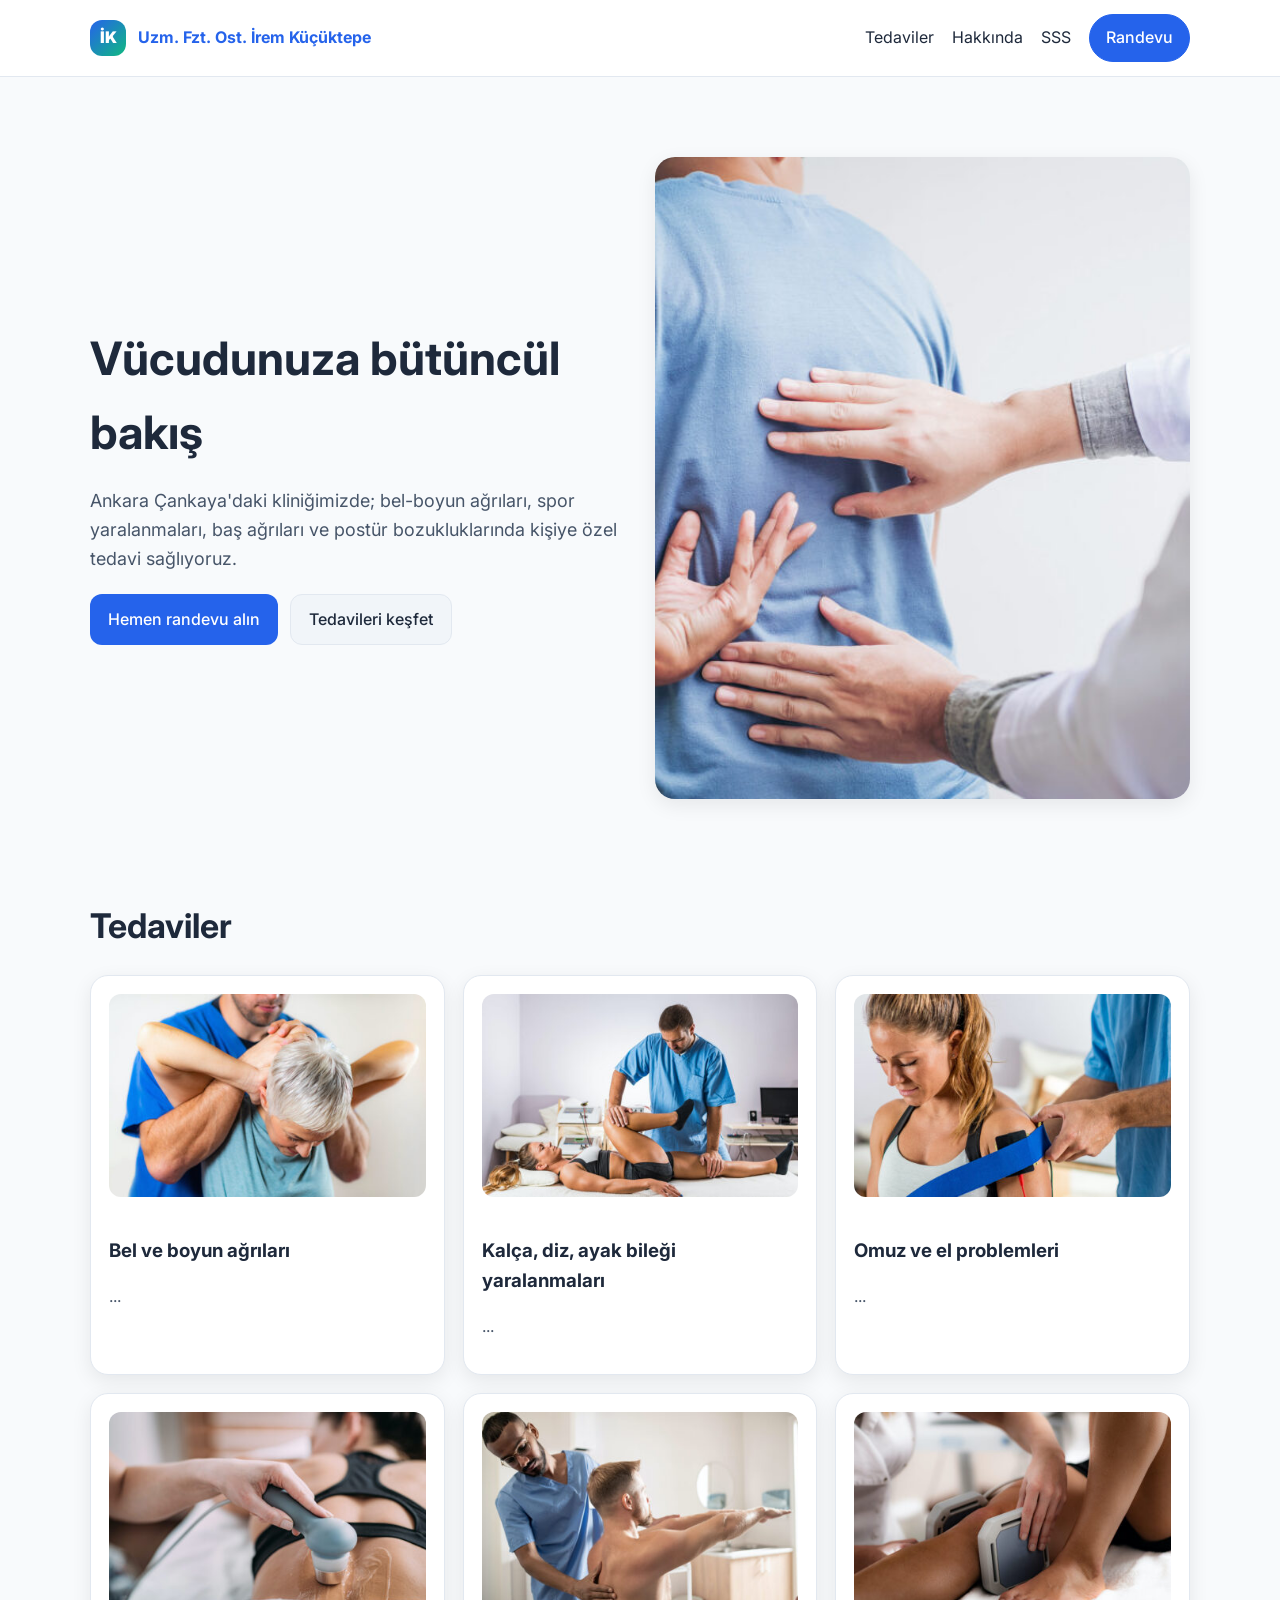
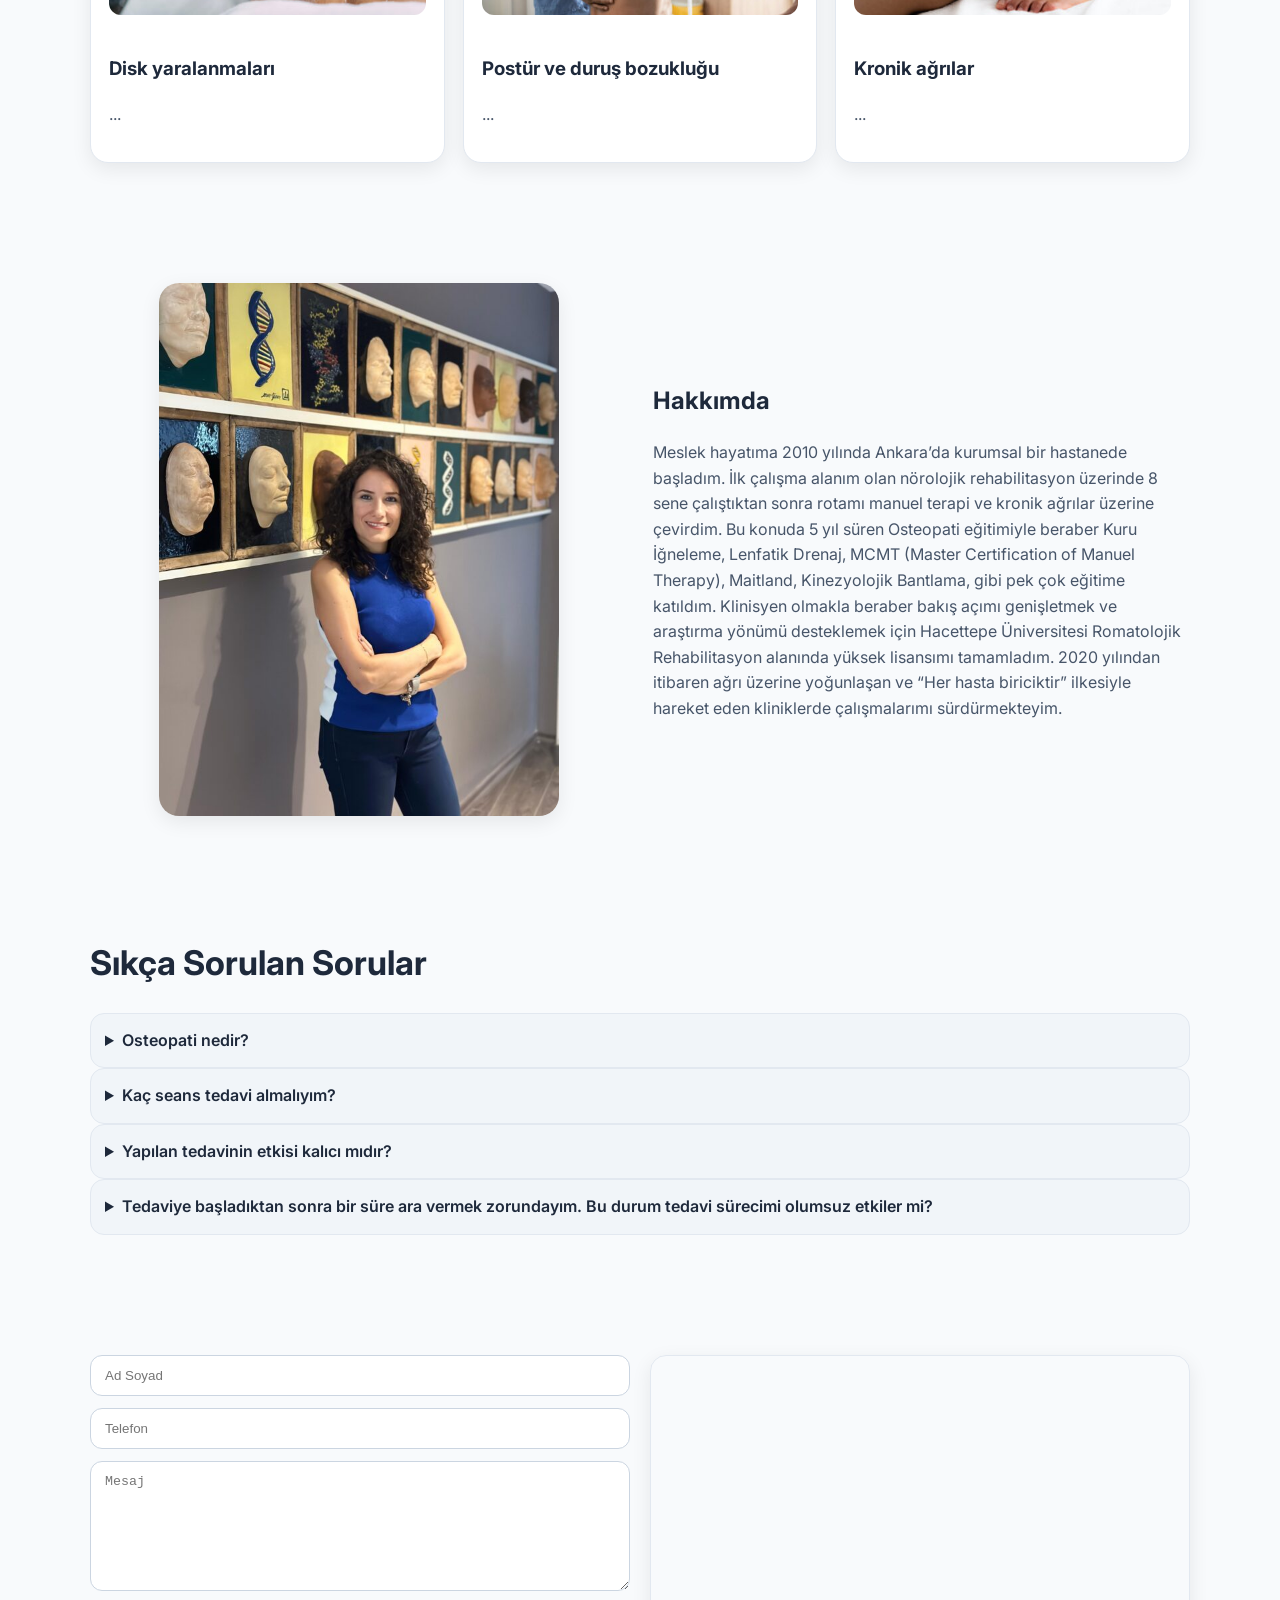
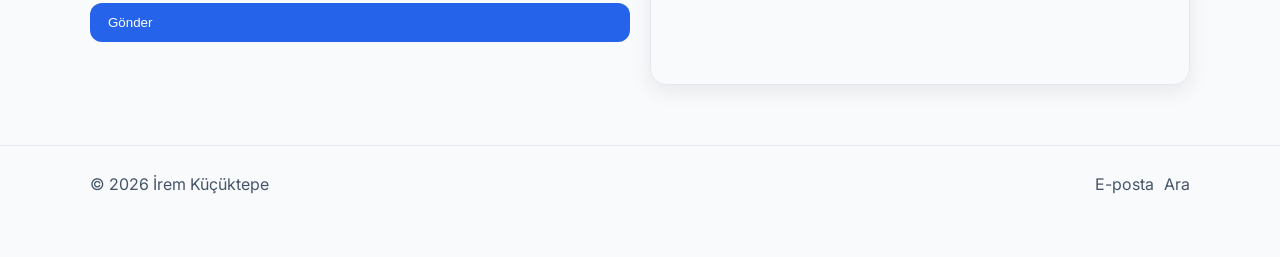
==== index.html @ ff7282dc "Add canonical link" ====
<!doctype html>
<html lang="tr">
<head>
  <meta charset="utf-8" />
  <meta name="viewport" content="width=device-width, initial-scale=1" />
  <title>Uzm. Fzt. Ost. İrem Küçüktepe — Osteopati & Fizyoterapi, Ankara</title>
  <meta name="description" content="Osteopati, manuel terapi ve fizyoterapi hizmetleri. Ankara, Çankaya. Randevu ve iletişim için formu doldurun veya WhatsApp'tan yazın." />
  <link rel="canonical" href="https://iremkucuktepe.com/" />
  <link rel="preconnect" href="https://fonts.googleapis.com">
  <link rel="preconnect" href="https://fonts.gstatic.com" crossorigin>
  <link href="https://fonts.googleapis.com/css2?family=Inter:wght@300;400;500;600;700;800&display=swap" rel="stylesheet">
  <link rel="stylesheet" href="style.css">
</head>
<body>
  <header>
    <div class="container nav">
      <a class="logo" href="#"><span class="mark">İK</span><span>Uzm. Fzt. Ost. İrem Küçüktepe</span></a>
      <nav class="links">
        <a href="#tedaviler">Tedaviler</a>
        <a href="#hakkinda">Hakkında</a>
        <a href="#sss">SSS</a>
        <a href="#iletisim" class="btn">Randevu</a>
      </nav>
    </div>
  </header>

  <main>
    <!-- HERO -->
    <section class="hero container">
      <div>
        <h1>Vücudunuza bütüncül bakış</h1>
        <p class="lead">Ankara Çankaya'daki kliniğimizde; bel-boyun ağrıları, spor yaralanmaları, baş ağrıları ve postür bozukluklarında kişiye özel tedavi sağlıyoruz.</p>
        <div class="cta">
          <a class="btn primary" href="#iletisim">Hemen randevu alın</a>
          <a class="btn" href="#tedaviler">Tedavileri keşfet</a>
        </div>
      </div>
      <img src="images/emre.jpg" alt="Klinik ortamı">
    </section>

    <!-- HİZMETLER -->
    <section id="tedaviler">
      <div class="container">
        <div class="section-title">
          <h2>Tedaviler</h2>
        </div>
        <div class="grid cols-3">
          <article class="card">
            <img src="images/bel-boyun.jpg" alt="Bel ve boyun ağrıları">
            <h3>Bel ve boyun ağrıları</h3>
            <p class="muted">...</p>
          </article>
          <article class="card">
            <img src="images/kalca-diz.jpg" alt="Kalça, diz, ayak bileği yaralanmaları">
            <h3>Kalça, diz, ayak bileği yaralanmaları</h3>
            <p class="muted">...</p>
          </article>
          <article class="card">
            <img src="images/omuz-el.jpg" alt="Omuz ve el problemleri">
            <h3>Omuz ve el problemleri</h3>
            <p class="muted">...</p>
          </article>
          <article class="card">
            <img src="images/disk.jpg" alt="Disk yaralanmaları">
            <h3>Disk yaralanmaları</h3>
            <p class="muted">...</p>
          </article>
          <article class="card">
            <img src="images/postur.jpg" alt="Postür ve duruş bozukluğu">
            <h3>Postür ve duruş bozukluğu</h3>
            <p class="muted">...</p>
          </article>
          <article class="card">
            <img src="images/kronik.jpg" alt="Kronik ağrılar">
            <h3>Kronik ağrılar</h3>
            <p class="muted">...</p>
          </article>
        </div>
      </div>
    </section>

    <!-- HAKKINDA -->
    <section id="hakkinda">
      <div class="container about">
        <img src="images/irem.jpeg" alt="İrem Küçüktepe" class="about-img">
        <div>
          <h2>Hakkımda</h2>
          <p class="muted">Meslek hayatıma 2010 yılında Ankara’da kurumsal bir hastanede başladım. İlk çalışma alanım olan nörolojik rehabilitasyon üzerinde 8 sene çalıştıktan sonra rotamı manuel terapi ve kronik ağrılar üzerine çevirdim. Bu konuda 5 yıl süren Osteopati eğitimiyle beraber Kuru İğneleme, Lenfatik Drenaj, MCMT (Master Certification of Manuel Therapy), Maitland, Kinezyolojik Bantlama, gibi pek çok eğitime katıldım. Klinisyen olmakla beraber bakış açımı genişletmek ve araştırma yönümü desteklemek için Hacettepe Üniversitesi Romatolojik Rehabilitasyon alanında yüksek lisansımı tamamladım. 2020 yılından itibaren ağrı üzerine yoğunlaşan ve “Her hasta biriciktir” ilkesiyle hareket eden kliniklerde çalışmalarımı sürdürmekteyim.</p>
        </div>
      </div>
    </section>

    <!-- SSS -->
    <section id="sss">
      <div class="container">
        <div class="section-title"><h2>Sıkça Sorulan Sorular</h2></div>
        <details><summary>Osteopati nedir?</summary><p>Dünya’da 100 yılı aşkın süredir uygulanan osteopati, tamamen el ile uygulanan bir manuel terapi yöntemidir. Bütüncül bakış açısıyla vücudunuzu değerlendirip kas-iskelet sistemi, sinir sistemi, sindirim sistemi, dolaşım sistemi ve bunlar arasındaki bağlantıları görüp tüm bu sistemlere yönnelik tedavi planı çizen bilimsel bir tedavi yöntemidir. Dr. Andrew Taylor Still, 1892’de osteopatiyi kurarken “Nasıl sağlıklı yaşlanırım? Hasta olmamak için ne yapmalıyız?” sorularından yola çıkarak hastalık değil sağlık üzerine osteopati temellerini atmıştır. Yani hastalığı, hastalık oluşmadan önce müdahale etme, dokunun arterial, venöz, lenfatik, sinirsel beslenmesini arttırarak sağlıklı kalmasını hedef alır.</p></details>
        <details><summary>Kaç seans tedavi almalıyım?</summary><p>Bu sorunun net bir cevabı olmamakla birlikte kişinin yaşı, şikayetlerinin şiddeti ve süresi, tedavi sorumluluğunu taşıyabilecek istekte olması tedavi süresini etkilemektedir. Genellikle ortalama ilk 4-5 seansta şikayetler %50-60 oranında azalmaktadır.</p></details>
        <details><summary>Yapılan tedavinin etkisi kalıcı mıdır?</summary><p>Evet, osteopatik tedavilerde osteopat adeta bir dedektif gibi problemin kaynağını arar ve asıl sebebi ortadan kaldırır. Semptomatik tedaviler gibi etkisi kısa süreli değildir.</p></details>
        <details><summary>Tedaviye başladıktan sonra bir süre ara vermek zorundayım. Bu durum tedavi sürecimi olumsuz etkiler mi?</summary><p>Elbette tedavi sürecinize aksatmadan devam etmenizi tercih ederiz. Ancak yapılan tedaviler vücutta kayıtlı kalıyor, kaldığımız yerden devam edebiliriz. Şikayetlerinizde geri dönüş olmayacaktır.</p></details>
      </div>
    </section>

    <!-- İLETİŞİM -->
    <section id="iletisim">
      <div class="container contact">
        <form onsubmit="event.preventDefault(); alert('Teşekkürler!'); this.reset();">
          <input required name="ad" placeholder="Ad Soyad" />
          <input required name="tel" placeholder="Telefon" />
          <textarea required name="mesaj" placeholder="Mesaj"></textarea>
          <button class="btn primary" type="submit">Gönder</button>
        </form>
        <div class="map">
          <iframe src="https://www.google.com/maps/embed?pb=!1m18!1m12!1m3!1d3060.5492570711185!2d32.809211677379494!3d39.906722971526264!2m3!1f0!2f0!3f0!3m2!1i1024!2i768!4f13.1!3m3!1m2!1s0x14d33fb5be28f5bb%3A0xe59814dd663e2738!2zVXptLiBGenQuIE9zdC4gxLByZW0gS8O8w6fDvGt0ZXBl!5e0!3m2!1sen!2sde!4v1758063036106!5m2!1sen!2sde" width="100%" height="320" style="border:0" loading="lazy"></iframe>
        </div>
      </div>
    </section>
  </main>

  <footer>
    <div class="container footer-grid">
      <div>© <span id="y"></span> İrem Küçüktepe</div>
      <div class="social">
        <a href="mailto:iremkucuktepe@gmail.com">E-posta</a>
        <a href="tel:+905332129350">Ara</a>
      </div>
    </div>
  </footer>

  <script>
    document.getElementById('y').textContent = new Date().getFullYear();
  </script>
</body>
</html>
---- style.css ----
:root{
  --bg:#f8fafc;
  --panel:#ffffff;
  --text:#1e293b;
  --muted:#475569;
  --brand:#2563eb;
  --brand-2:#10b981;
  --accent:#7c3aed;
  --card:#ffffff;
  --ring:#2563eb33;
  --shadow: 0 6px 20px rgb(0 0 0 / 0.08);
  --radius: 18px;
}

*{box-sizing:border-box}
html,body{height:100%}
body{
  margin:0;
  font:16px/1.6 Inter, system-ui, sans-serif;
  color:var(--text);
  background:var(--bg);
}
a{color:inherit; text-decoration:none}

/* Container */
.container{
  width:min(1100px,92vw);
  margin-inline:auto;
}

/* Header */
header{
  position:sticky;
  top:0;
  z-index:50;
  backdrop-filter:saturate(140%) blur(8px);
  background:#ffffffee;
  border-bottom:1px solid #e2e8f0;
}
.nav{
  display:flex;
  align-items:center;
  justify-content:space-between;
  gap:16px;
  padding:14px 0;
}
.logo{
  display:flex;
  align-items:center;
  gap:12px;
  font-weight:700;
  color:var(--brand);
}
.logo .mark{
  width:36px;
  height:36px;
  border-radius:12px;
  background:linear-gradient(135deg, var(--brand), var(--brand-2));
  display:grid;
  place-items:center;
  color:#fff;
  font-weight:900;
}
.nav .links{
  display:flex;
  gap:18px;
  align-items:center;
}
.nav a.btn{
  padding:10px 16px;
  border-radius:999px;
  border:1px solid var(--brand);
  color:#fff;
  background:var(--brand);
}

/* Hero Section */
.hero{
  padding:80px 0 40px;
  display:grid;
  gap:30px;
  grid-template-columns:1fr 1fr;
  align-items:center;
}
.hero img{
  width:100%;
  height:auto;
  border-radius:20px;
  box-shadow:var(--shadow);
  max-width:600px;
  justify-self:center;
}
h1{
  font-size:clamp(28px,4.2vw,46px);
  margin:12px 0 14px;
}
.lead{
  color:var(--muted);
  font-size:clamp(15px,1.6vw,18px);
}
.cta{
  display:flex;
  gap:12px;
  margin-top:20px;
  flex-wrap:wrap;
}

/* Buttons */
.btn{
  display:inline-flex;
  align-items:center;
  gap:10px;
  padding:12px 18px;
  border-radius:12px;
  border:1px solid #e2e8f0;
  background:#f1f5f9;
  color:var(--text);
  font-weight:500;
}
.btn.primary{
  background:var(--brand);
  color:#fff;
  border:none;
}

/* Sections */
section{
  padding:60px 0;
}
.section-title{
  margin-bottom:22px;
}
.section-title h2{
  margin:0;
  font-size:clamp(22px,3.2vw,34px);
}

/* Grids */
.grid{
  display:grid;
  gap:18px;
}
.grid.cols-3{
  grid-template-columns:repeat(3,1fr);
}

/* Cards */
.card{
  background:var(--card);
  border:1px solid #e2e8f0;
  border-radius:var(--radius);
  padding:18px;
  box-shadow:var(--shadow);
}
.card img{
  width:100%;
  height:auto;
  border-radius:12px;
  margin-bottom:12px;
  object-fit:cover;
}
.muted{color:var(--muted);}

/* About Section */
.about{
  display:grid;
  grid-template-columns:1fr 1fr;
  gap:26px;
  align-items:center;
}
.about-img{
  width:100%;
  max-width:400px;
  height:auto;
  border-radius:20px;
  box-shadow:var(--shadow);
  justify-self:center;
}

/* Details/FAQ */
details{
  background:#f1f5f9;
  border:1px solid #e2e8f0;
  border-radius:14px;
  padding:14px;
}
summary{
  cursor:pointer;
  font-weight:600;
}

/* Contact */
.contact{
  display:grid;
  grid-template-columns:1fr 1fr;
  gap:20px;
  align-items:start;
}
form{
  display:grid;
  gap:12px;
}
input,textarea{
  width:100%;
  background:#fff;
  border:1px solid #cbd5e1;
  color:var(--text);
  padding:12px 14px;
  border-radius:12px;
}
textarea{
  min-height:130px;
  resize:vertical;
}
.map{
  overflow:hidden;
  border-radius:16px;
  border:1px solid #e2e8f0;
  box-shadow:var(--shadow);
}
.map iframe{
  width:100%;
  height:320px;
  border:0;
}

/* Footer */
footer{
  padding:26px 0 60px;
  color:var(--muted);
  border-top:1px solid #e2e8f0;
}
.footer-grid{
  display:grid;
  grid-template-columns:1fr auto;
  gap:18px;
  align-items:center;
}
.social{
  display:flex;
  gap:10px;
}

/* Smooth scrolling */
html {
  scroll-behavior: smooth;
}

/* Media Queries */
@media(max-width:960px){
  .hero, .about, .contact{
    grid-template-columns:1fr;
  }
  .grid.cols-3{
    grid-template-columns:repeat(2,1fr);
  }
  .about{
    grid-template-columns:1fr;
    gap:20px;
    text-align:center;
  }
  .about-img{
    max-width:100%;
  }
}

@media(max-width:640px){
  .grid.cols-3{
    grid-template-columns:1fr;
  }
  .hero img{
    max-width:100%;
  }
}
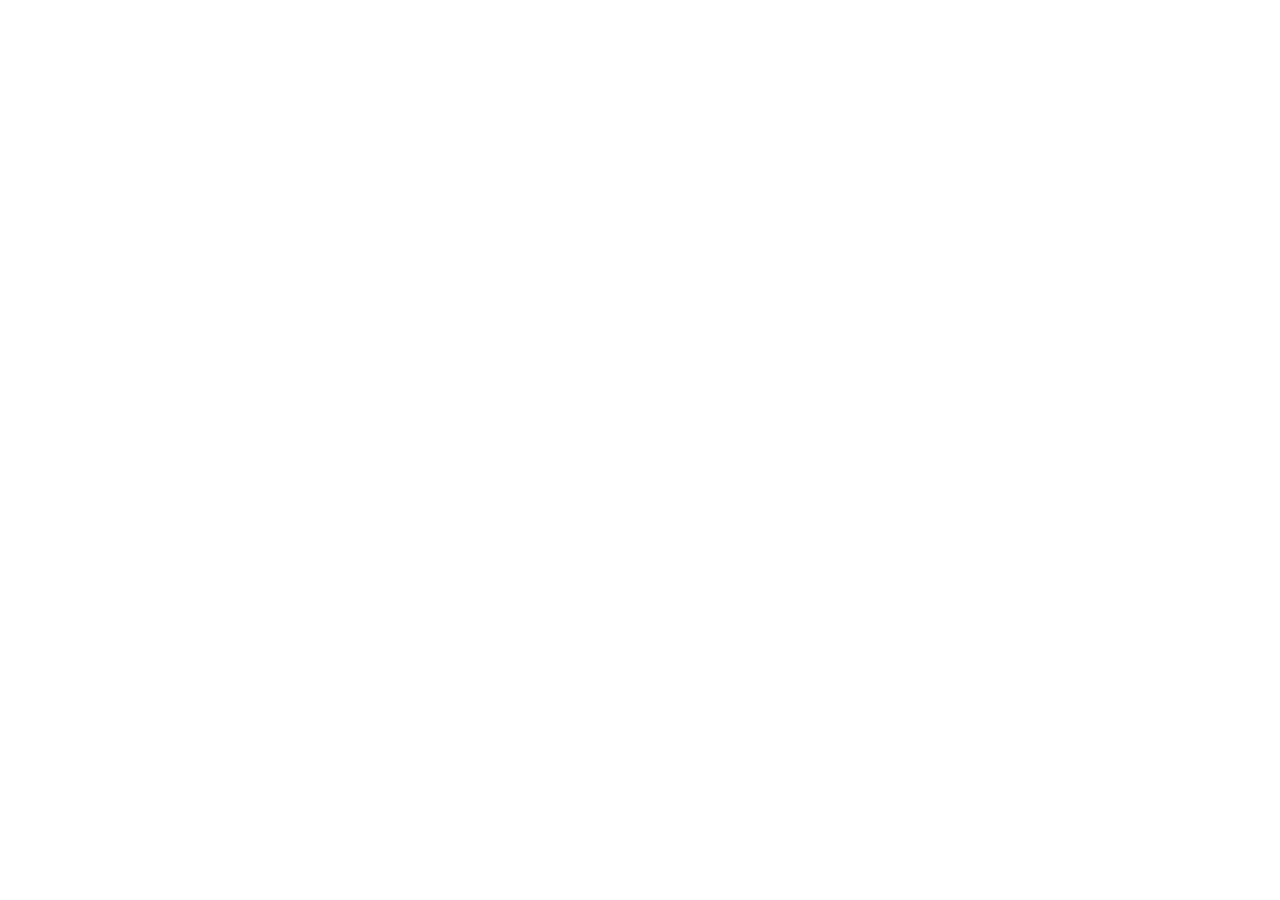
==== commit f269a040: "Update title" ====
--- a/index.html
+++ b/index.html
@@ -3,7 +3,7 @@
 <head>
   <meta charset="utf-8" />
   <meta name="viewport" content="width=device-width, initial-scale=1" />
-  <title>Uzm. Fzt. Ost. İrem Küçüktepe — Osteopati & Fizyoterapi, Ankara</title>
+  <title>Fizyoterapist | Osteopat | Manuel terapist/title>
   <meta name="description" content="Osteopati, manuel terapi ve fizyoterapi hizmetleri. Ankara, Çankaya. Randevu ve iletişim için formu doldurun veya WhatsApp'tan yazın." />
   <link rel="canonical" href="https://iremkucuktepe.com/" />
   <link rel="preconnect" href="https://fonts.googleapis.com">
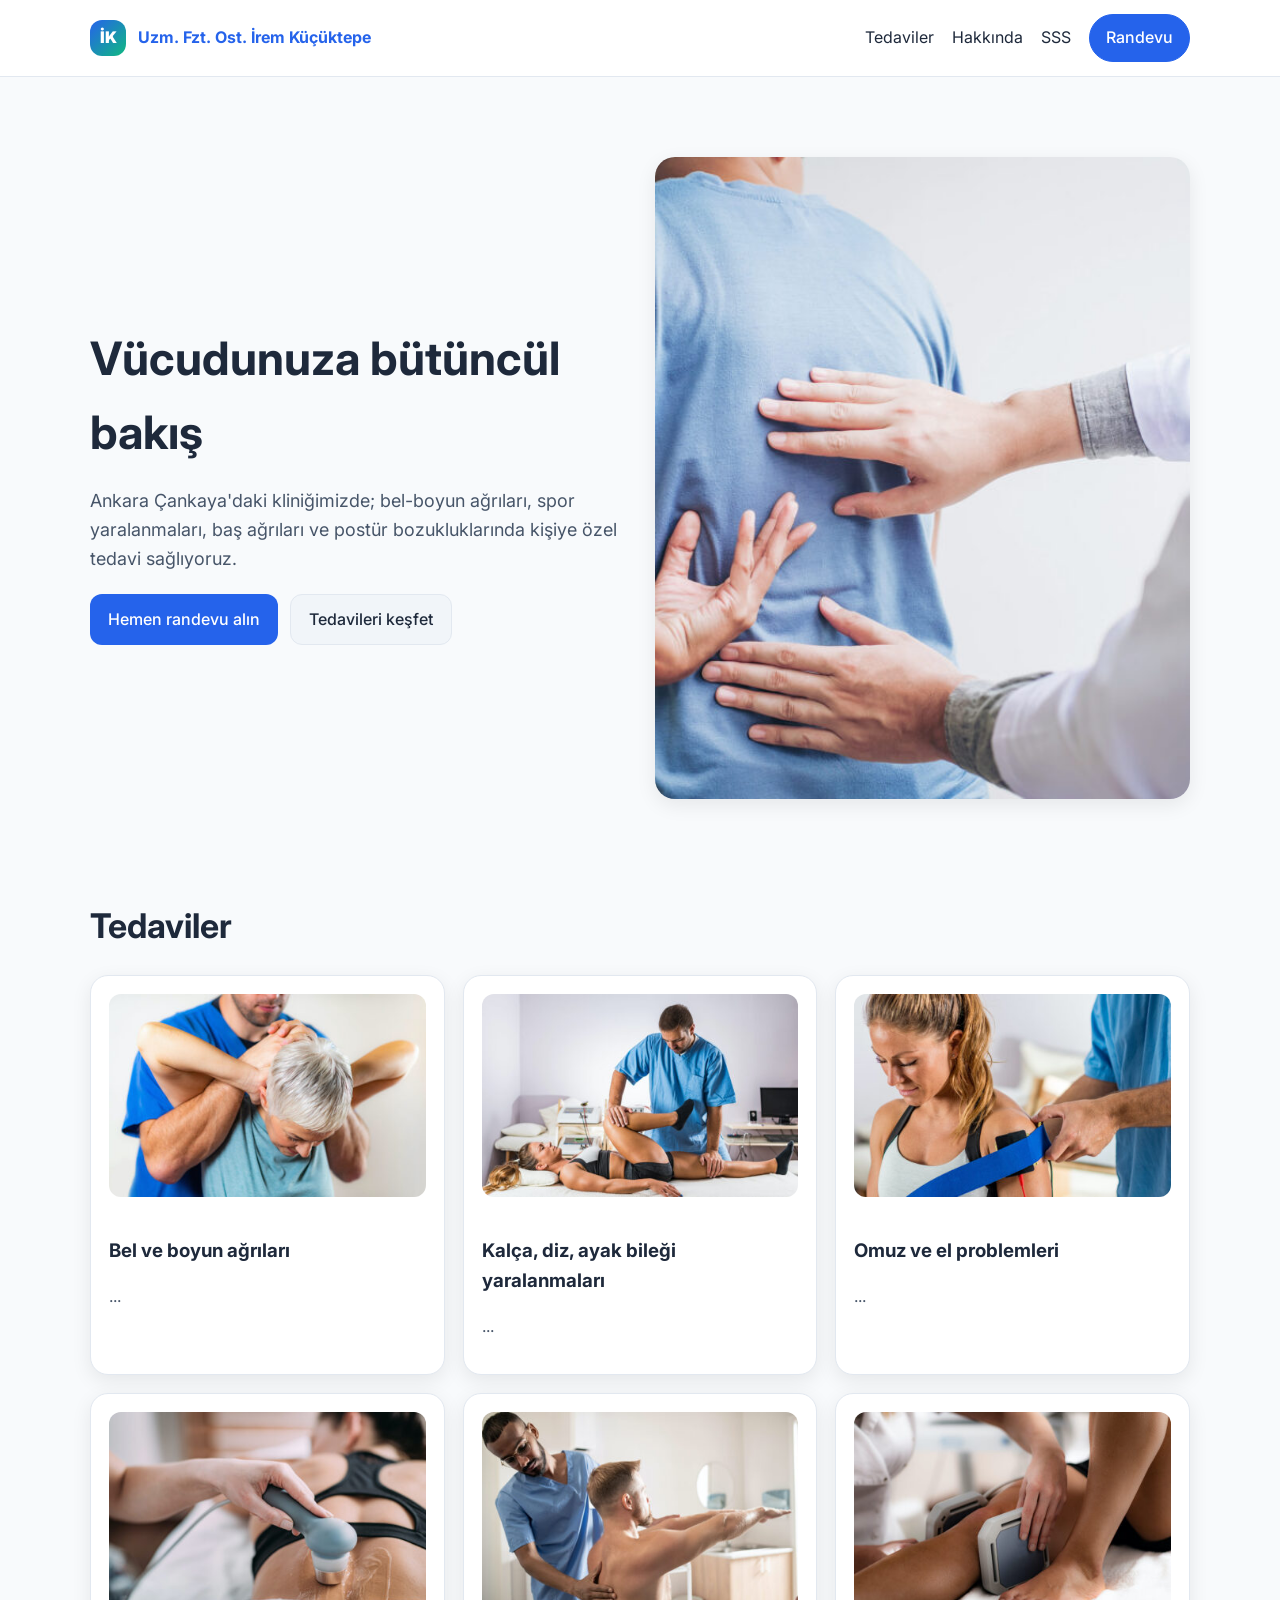
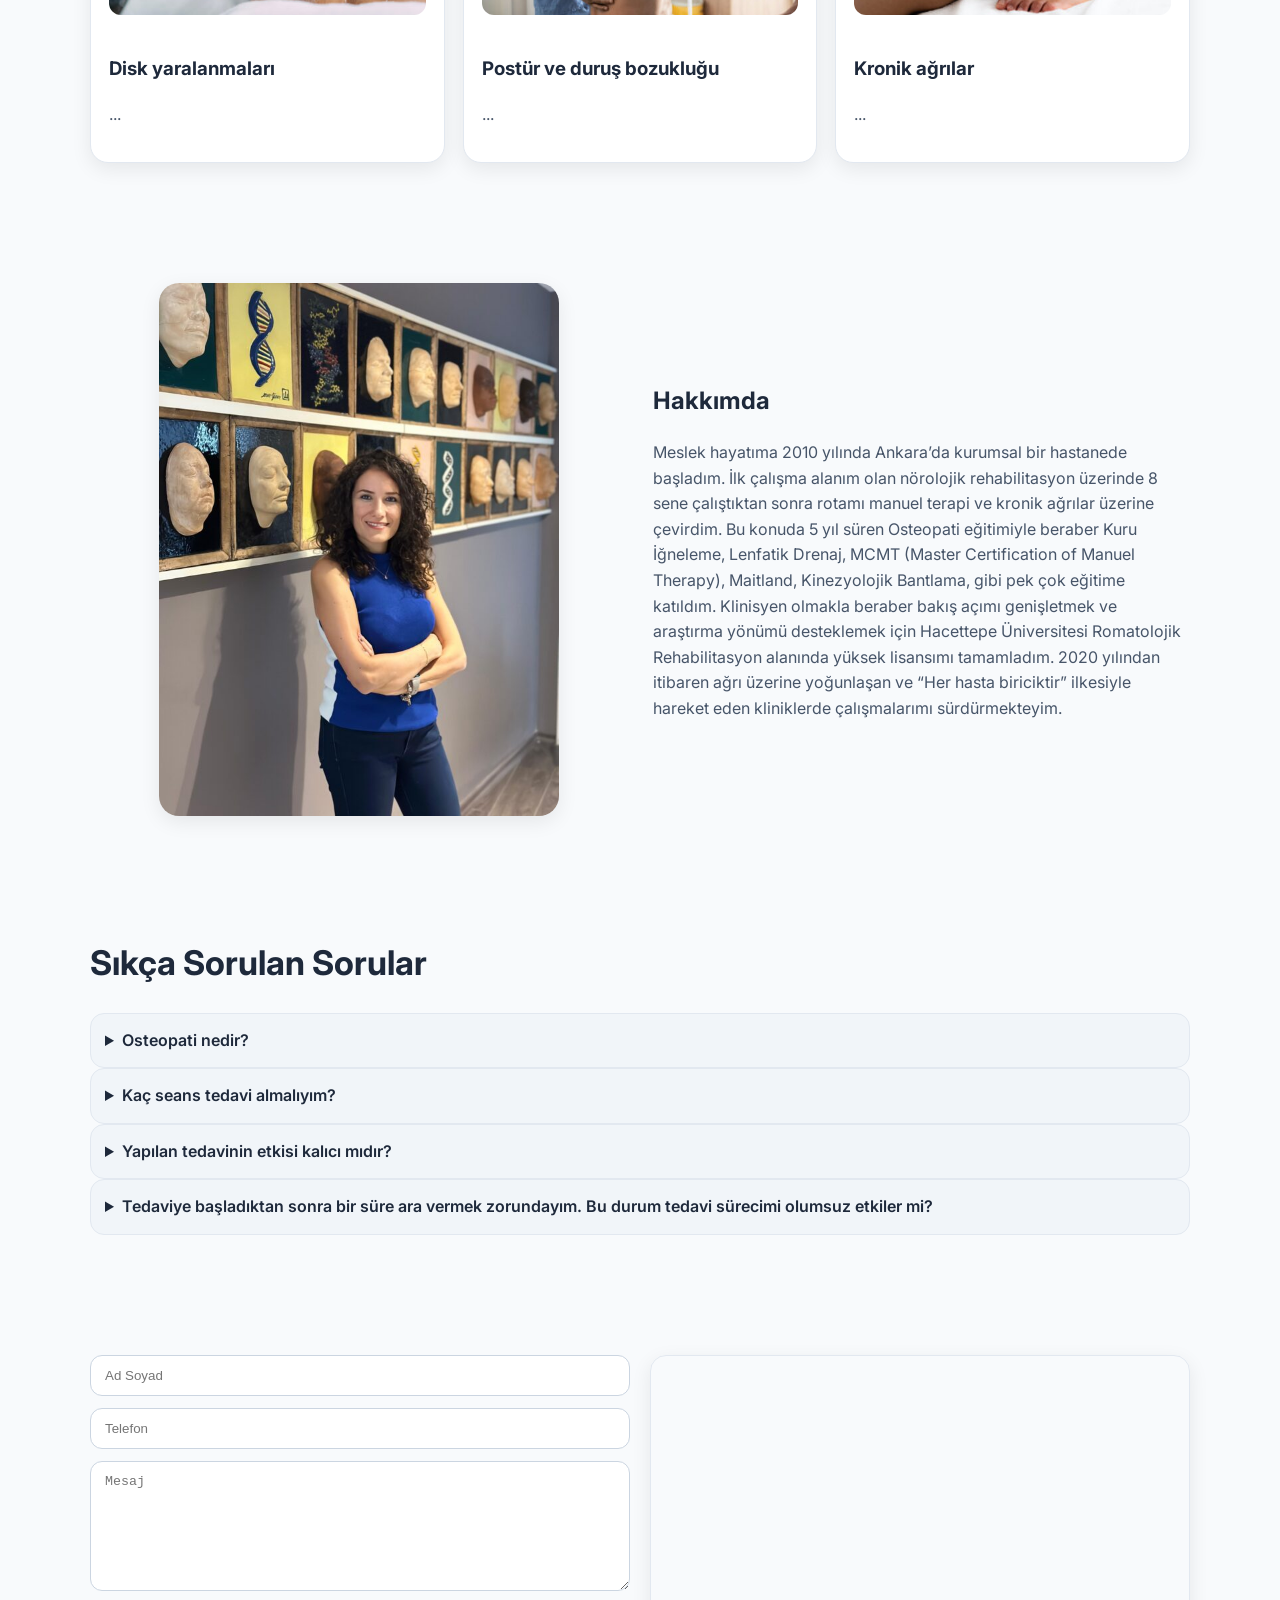
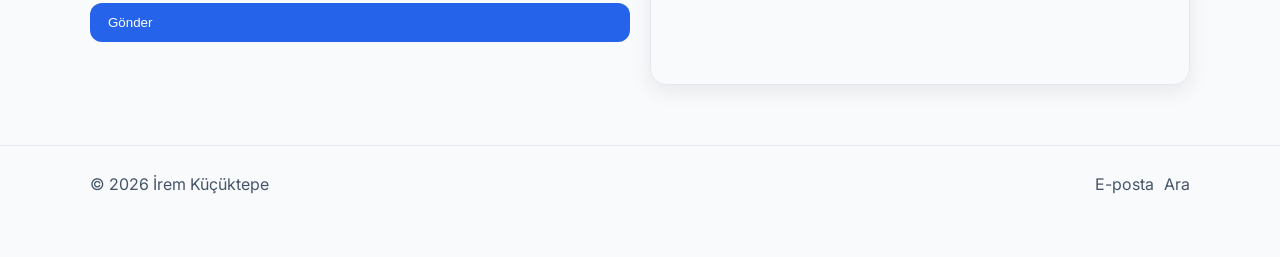
==== commit 2afb7e18: "Fix title" ====
--- a/index.html
+++ b/index.html
@@ -3,7 +3,7 @@
 <head>
   <meta charset="utf-8" />
   <meta name="viewport" content="width=device-width, initial-scale=1" />
-  <title>Fizyoterapist | Osteopat | Manuel terapist/title>
+  <title>Fizyoterapist | Osteopat | Manuel terapist</title>
   <meta name="description" content="Osteopati, manuel terapi ve fizyoterapi hizmetleri. Ankara, Çankaya. Randevu ve iletişim için formu doldurun veya WhatsApp'tan yazın." />
   <link rel="canonical" href="https://iremkucuktepe.com/" />
   <link rel="preconnect" href="https://fonts.googleapis.com">
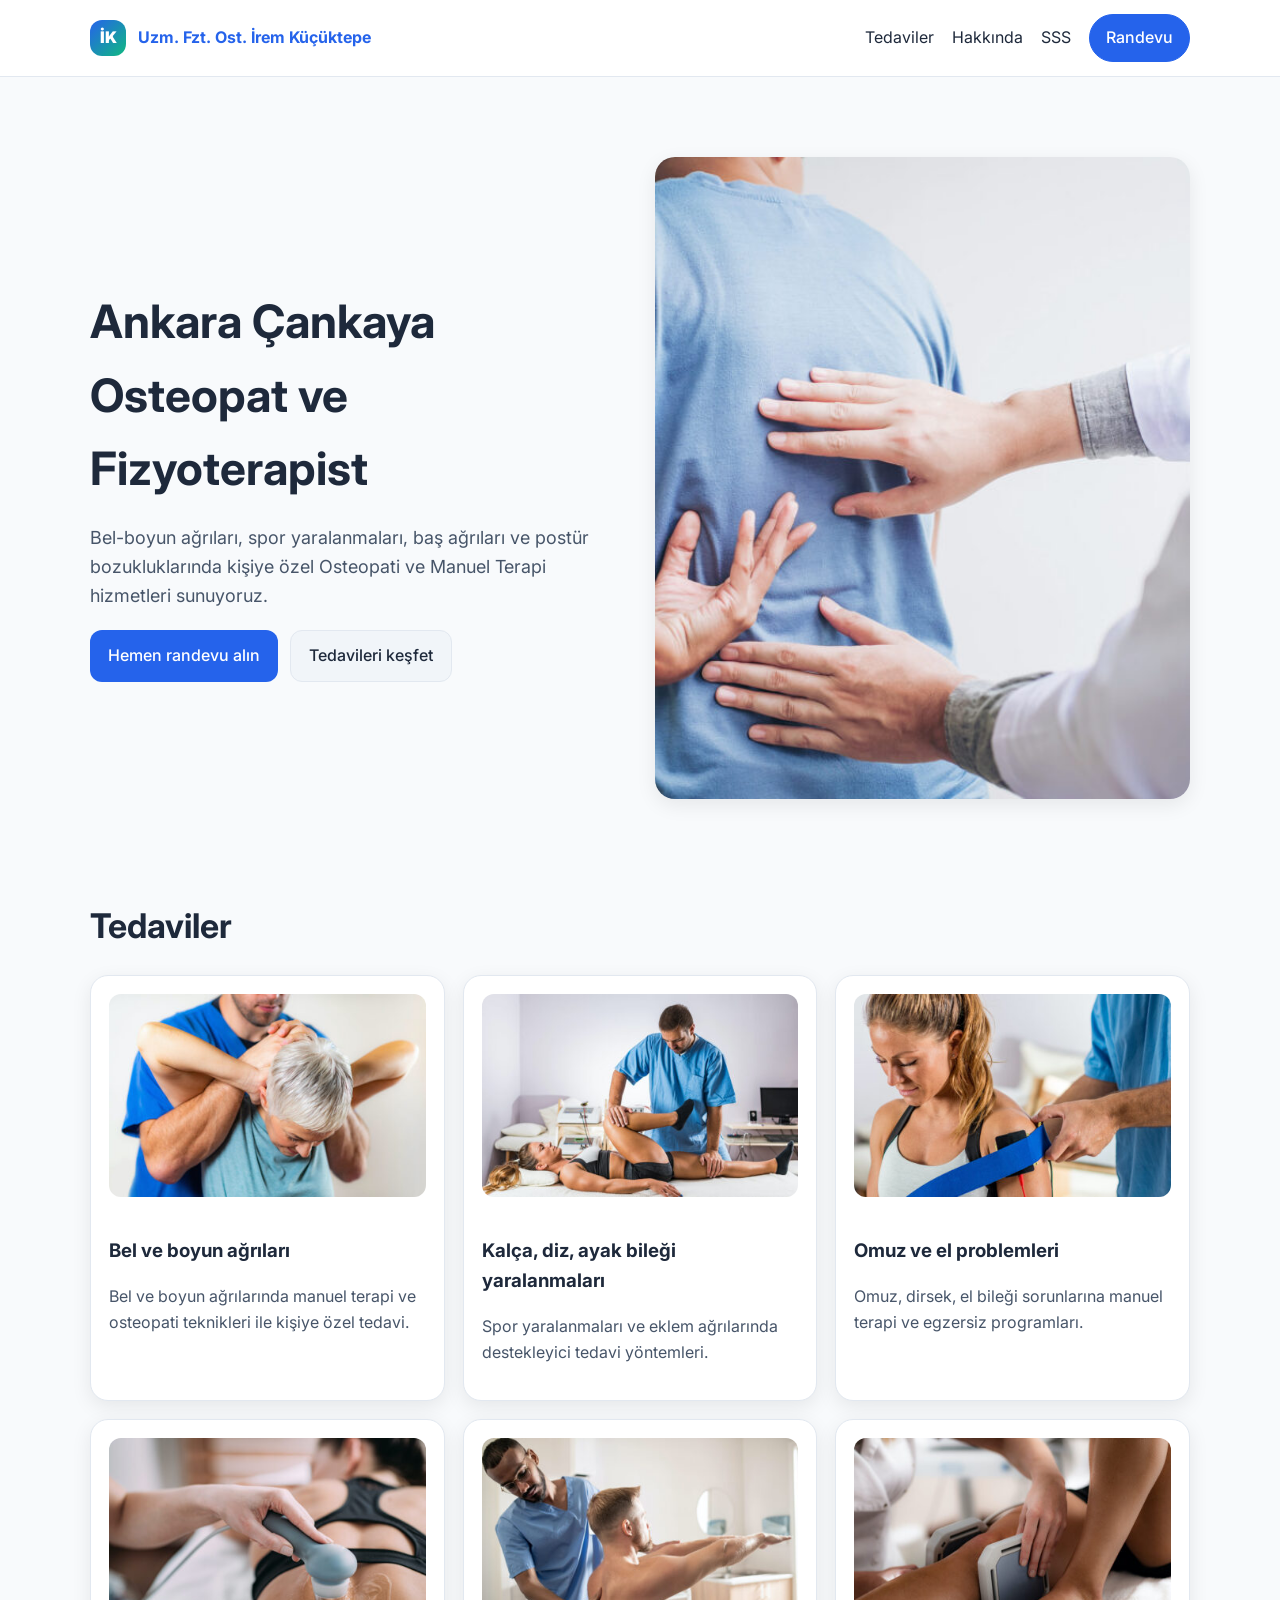
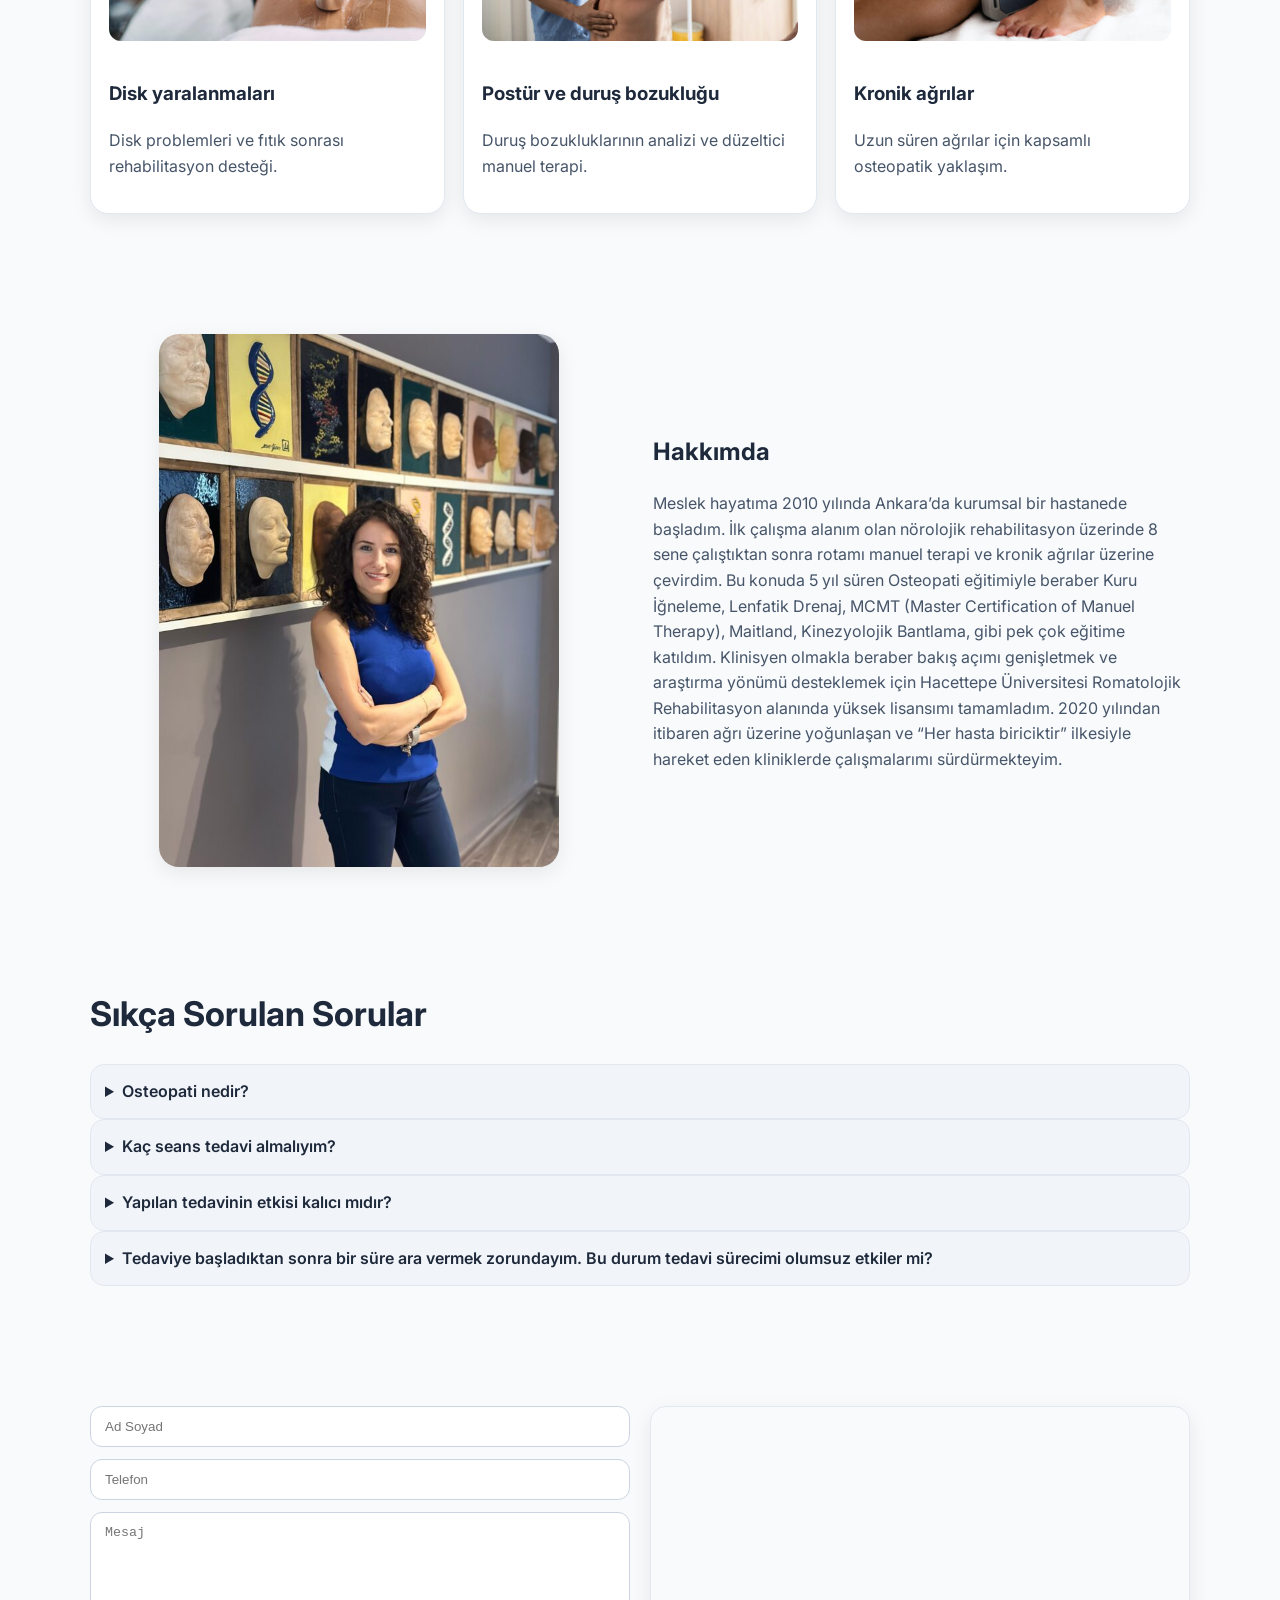
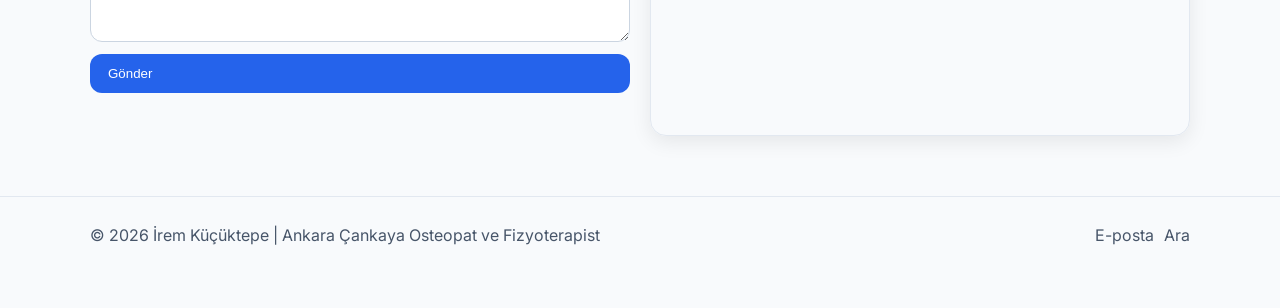
==== commit d71dcb7e: "SEO update" ====
--- a/index.html
+++ b/index.html
@@ -4,8 +4,30 @@
   <meta charset="utf-8" />
   <meta name="viewport" content="width=device-width, initial-scale=1" />
   <title>Fizyoterapist | Osteopat | Manuel terapist</title>
-  <meta name="description" content="Osteopati, manuel terapi ve fizyoterapi hizmetleri. Ankara, Çankaya. Randevu ve iletişim için formu doldurun veya WhatsApp'tan yazın." />
+  <title>Ankara Çankaya Osteopat ve Fizyoterapist | İrem Küçüktepe</title>
+  <meta name="description" content="Ankara Çankaya'da Osteopati, Manuel Terapi ve Fizyoterapi hizmetleri. Bel-boyun ağrısı, spor yaralanmaları, postür bozuklukları için İrem Küçüktepe kliniğinde randevu alın." />
   <link rel="canonical" href="https://iremkucuktepe.com/" />
+  <script type="application/ld+json">
+  {
+    "@context": "https://schema.org",
+    "@type": "LocalBusiness",
+    "name": "İrem Küçüktepe Osteopati & Fizyoterapi",
+    "image": "https://iremkucuktepe.com/images/irem.jpeg",
+    "@id": "",
+    "url": "https://iremkucuktepe.com/",
+    "telephone": "+905332129350",
+    "address": {
+      "@type": "PostalAddress",
+      "streetAddress": "Çankaya",
+      "addressLocality": "Ankara",
+      "addressCountry": "TR"
+    },
+    "priceRange": "",
+    "sameAs": [
+      "https://www.instagram.com/iremkucuktepe"
+    ]
+  }
+  </script>
   <link rel="preconnect" href="https://fonts.googleapis.com">
   <link rel="preconnect" href="https://fonts.gstatic.com" crossorigin>
   <link href="https://fonts.googleapis.com/css2?family=Inter:wght@300;400;500;600;700;800&display=swap" rel="stylesheet">
@@ -28,14 +50,14 @@
     <!-- HERO -->
     <section class="hero container">
       <div>
-        <h1>Vücudunuza bütüncül bakış</h1>
-        <p class="lead">Ankara Çankaya'daki kliniğimizde; bel-boyun ağrıları, spor yaralanmaları, baş ağrıları ve postür bozukluklarında kişiye özel tedavi sağlıyoruz.</p>
+        <h1>Ankara Çankaya Osteopat ve Fizyoterapist</h1>
+        <p class="lead">Bel-boyun ağrıları, spor yaralanmaları, baş ağrıları ve postür bozukluklarında kişiye özel Osteopati ve Manuel Terapi hizmetleri sunuyoruz.</p>
         <div class="cta">
           <a class="btn primary" href="#iletisim">Hemen randevu alın</a>
           <a class="btn" href="#tedaviler">Tedavileri keşfet</a>
         </div>
       </div>
-      <img src="images/emre.jpg" alt="Klinik ortamı">
+      <img src="images/emre.jpg" alt="Ankara Çankaya Osteopati ve Manuel Terapi Kliniği">
     </section>
 
     <!-- HİZMETLER -->
@@ -46,34 +68,34 @@
         </div>
         <div class="grid cols-3">
           <article class="card">
-            <img src="images/bel-boyun.jpg" alt="Bel ve boyun ağrıları">
+            <img src="images/bel-boyun.jpg" alt="Bel ve boyun ağrıları tedavisi">
             <h3>Bel ve boyun ağrıları</h3>
-            <p class="muted">...</p>
+            <p class="muted">Bel ve boyun ağrılarında manuel terapi ve osteopati teknikleri ile kişiye özel tedavi.</p>
           </article>
           <article class="card">
-            <img src="images/kalca-diz.jpg" alt="Kalça, diz, ayak bileği yaralanmaları">
+            <img src="images/kalca-diz.jpg" alt="Kalça, diz, ayak bileği yaralanmaları tedavisi">
             <h3>Kalça, diz, ayak bileği yaralanmaları</h3>
-            <p class="muted">...</p>
+            <p class="muted">Spor yaralanmaları ve eklem ağrılarında destekleyici tedavi yöntemleri.</p>
           </article>
           <article class="card">
-            <img src="images/omuz-el.jpg" alt="Omuz ve el problemleri">
+            <img src="images/omuz-el.jpg" alt="Omuz ve el problemleri tedavisi">
             <h3>Omuz ve el problemleri</h3>
-            <p class="muted">...</p>
+            <p class="muted">Omuz, dirsek, el bileği sorunlarına manuel terapi ve egzersiz programları.</p>
           </article>
           <article class="card">
-            <img src="images/disk.jpg" alt="Disk yaralanmaları">
+            <img src="images/disk.jpg" alt="Disk yaralanmaları tedavisi">
             <h3>Disk yaralanmaları</h3>
-            <p class="muted">...</p>
+            <p class="muted">Disk problemleri ve fıtık sonrası rehabilitasyon desteği.</p>
           </article>
           <article class="card">
-            <img src="images/postur.jpg" alt="Postür ve duruş bozukluğu">
+            <img src="images/postur.jpg" alt="Postür ve duruş bozukluğu tedavisi">
             <h3>Postür ve duruş bozukluğu</h3>
-            <p class="muted">...</p>
+            <p class="muted">Duruş bozukluklarının analizi ve düzeltici manuel terapi.</p>
           </article>
           <article class="card">
-            <img src="images/kronik.jpg" alt="Kronik ağrılar">
+            <img src="images/kronik.jpg" alt="Kronik ağrı tedavisi">
             <h3>Kronik ağrılar</h3>
-            <p class="muted">...</p>
+            <p class="muted">Uzun süren ağrılar için kapsamlı osteopatik yaklaşım.</p>
           </article>
         </div>
       </div>
@@ -119,7 +141,7 @@
 
   <footer>
     <div class="container footer-grid">
-      <div>© <span id="y"></span> İrem Küçüktepe</div>
+      <div>© <span id="y"></span> İrem Küçüktepe | Ankara Çankaya Osteopat ve Fizyoterapist</div>
       <div class="social">
         <a href="mailto:iremkucuktepe@gmail.com">E-posta</a>
         <a href="tel:+905332129350">Ara</a>
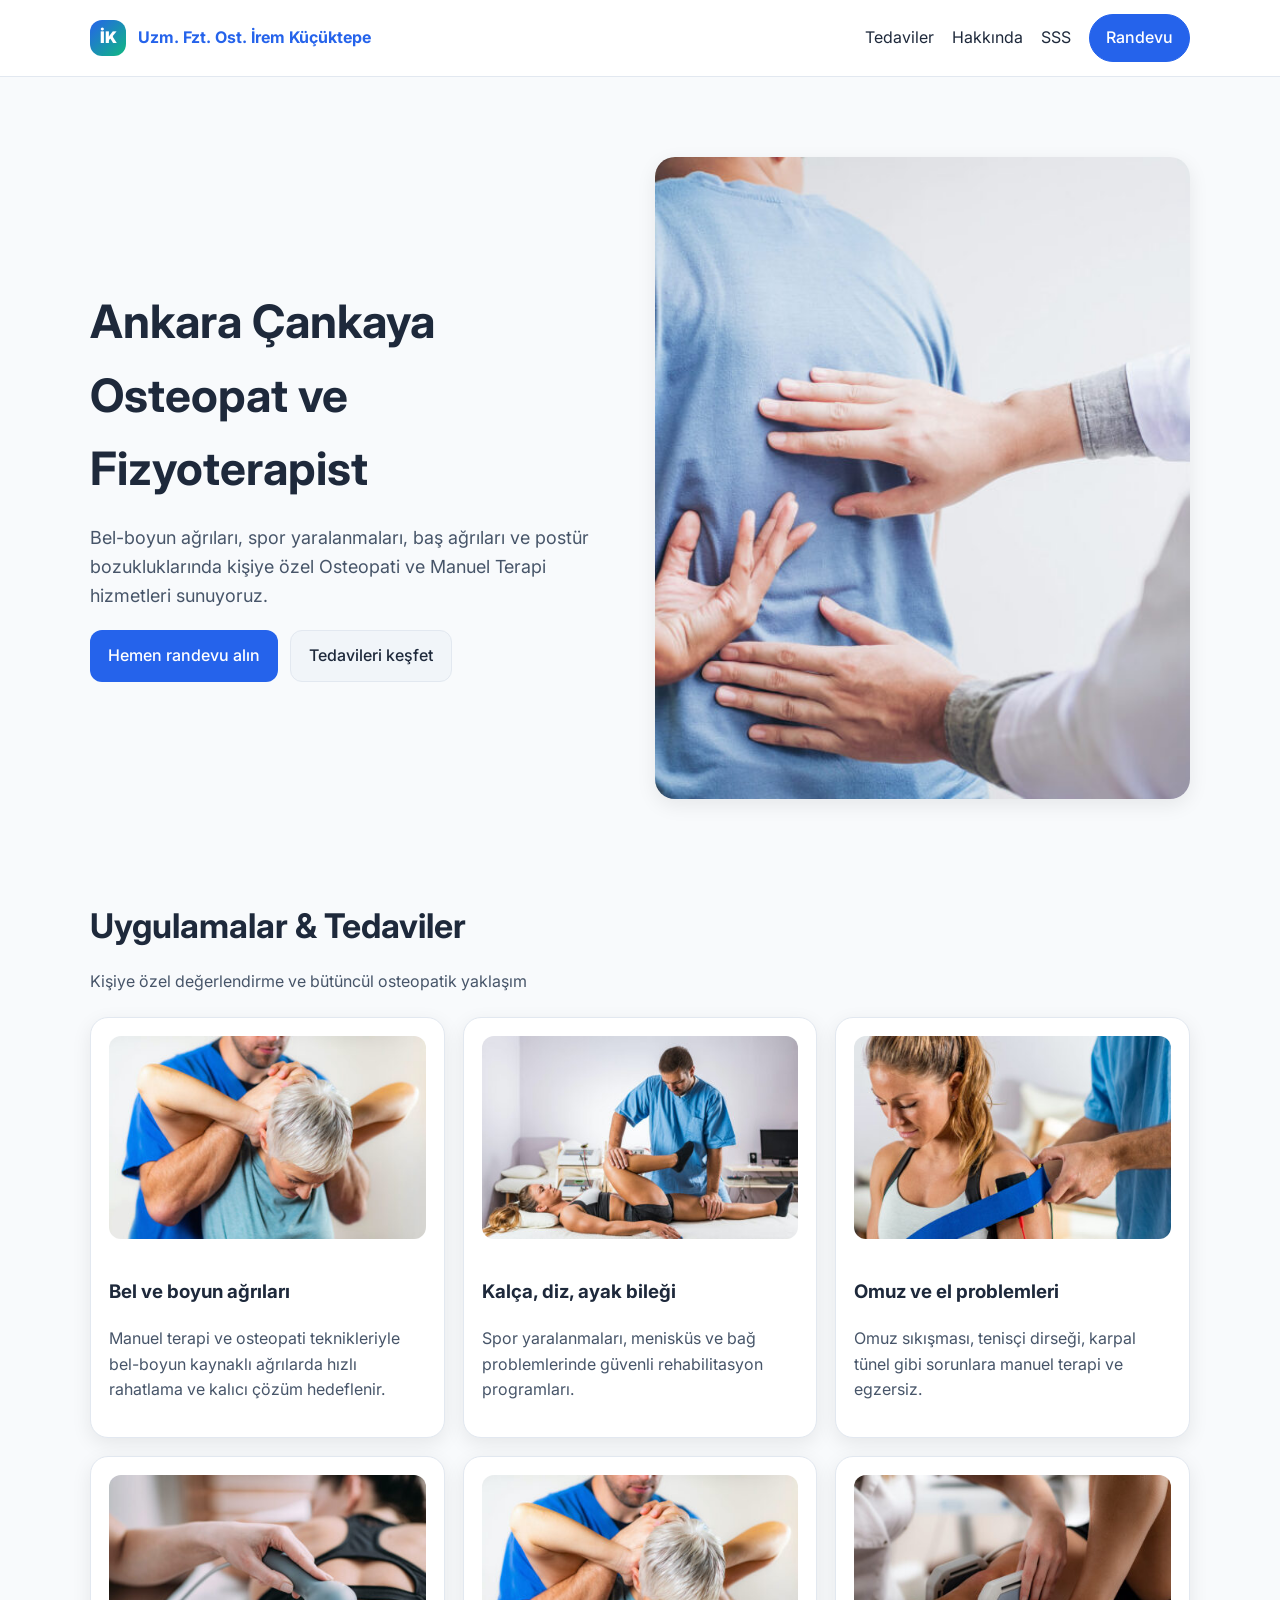
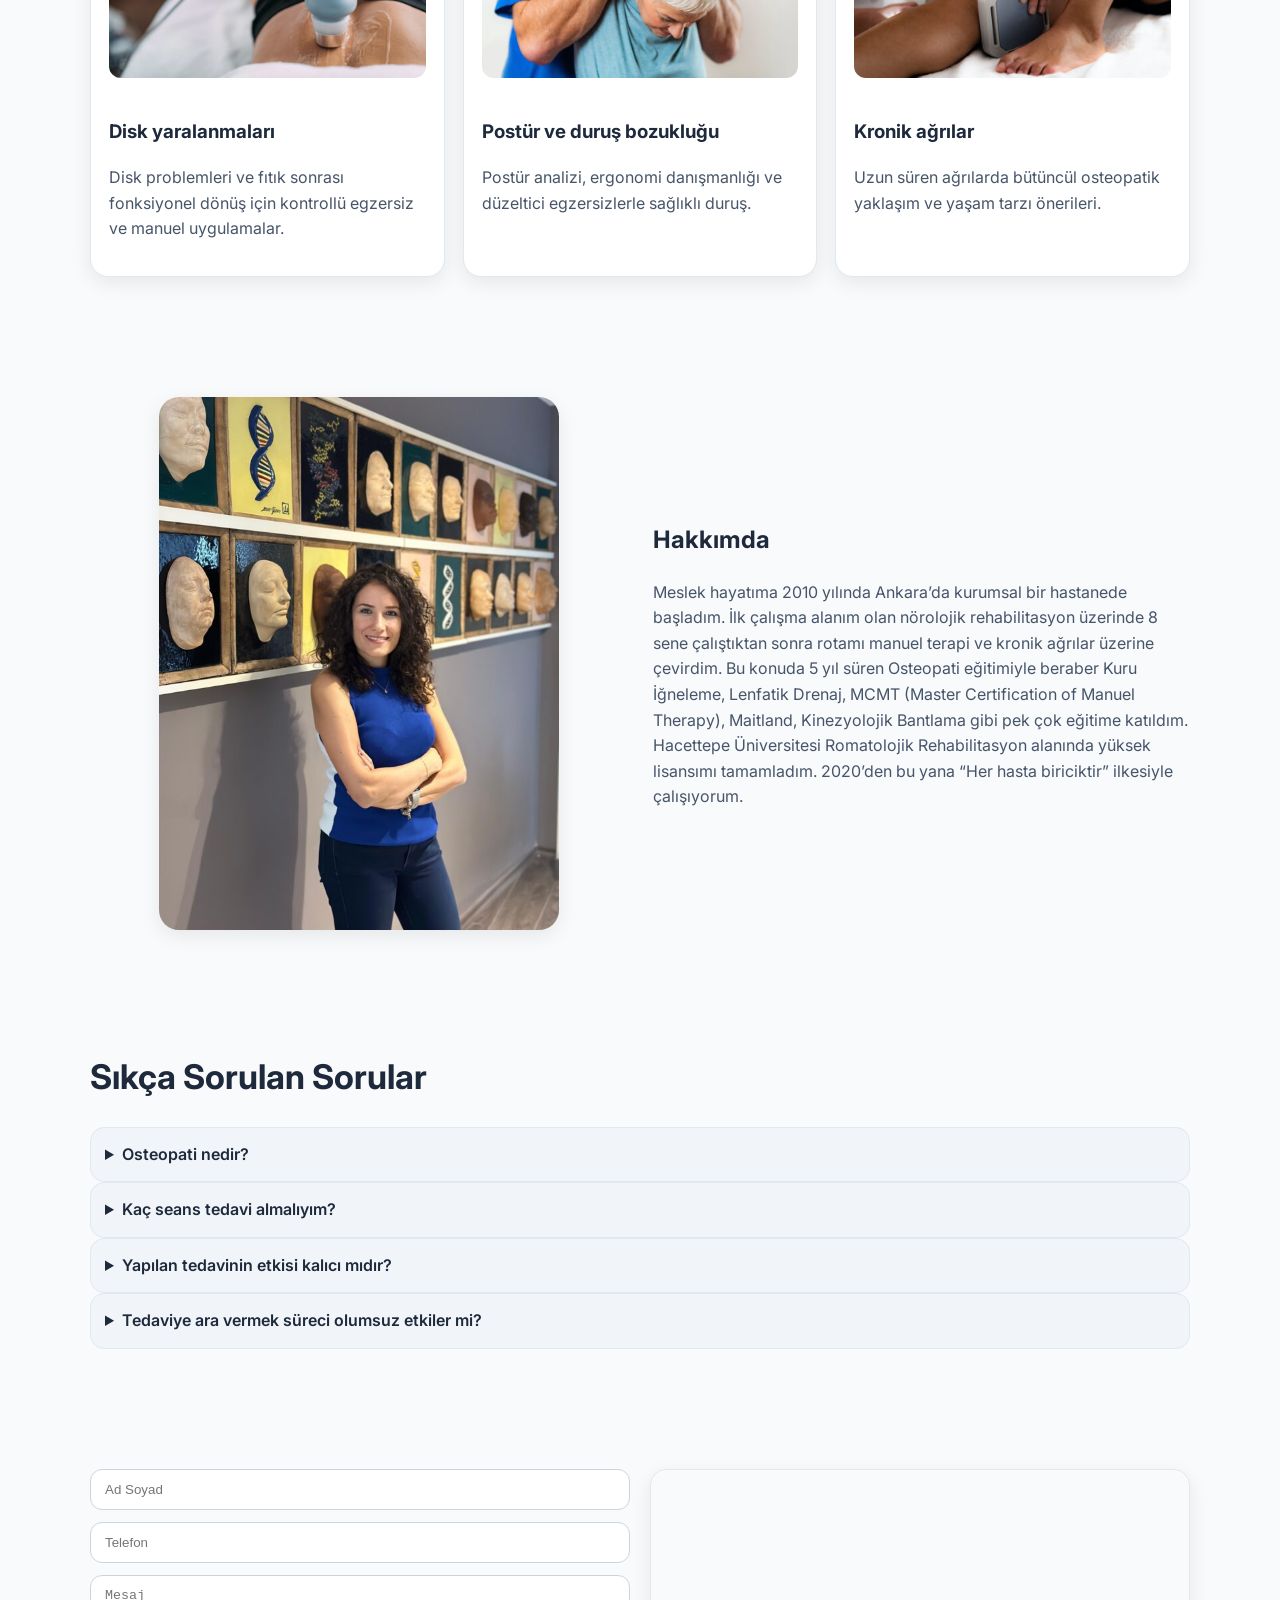
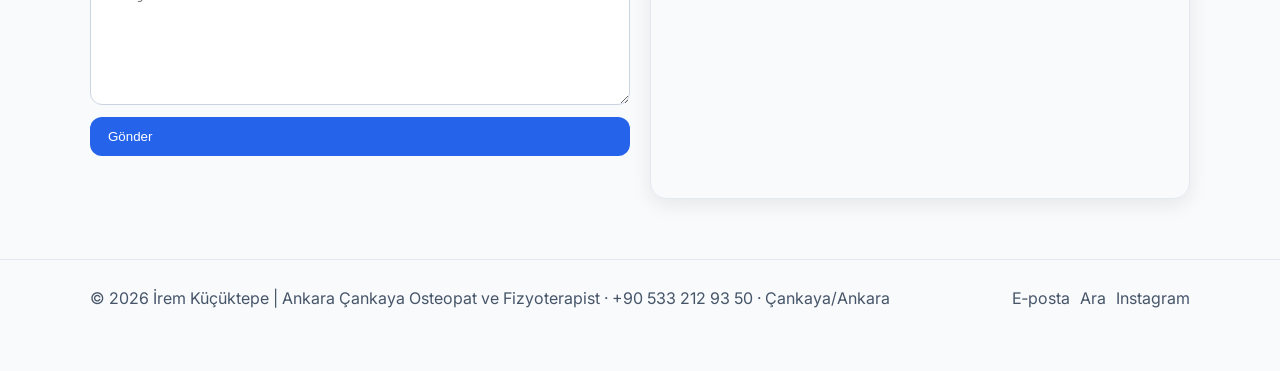
==== commit b81dc417: "More SEO Changes" ====
--- a/index.html
+++ b/index.html
@@ -3,40 +3,115 @@
 <head>
   <meta charset="utf-8" />
   <meta name="viewport" content="width=device-width, initial-scale=1" />
-  <title>Fizyoterapist | Osteopat | Manuel terapist</title>
-  <title>Ankara Çankaya Osteopat ve Fizyoterapist | İrem Küçüktepe</title>
-  <meta name="description" content="Ankara Çankaya'da Osteopati, Manuel Terapi ve Fizyoterapi hizmetleri. Bel-boyun ağrısı, spor yaralanmaları, postür bozuklukları için İrem Küçüktepe kliniğinde randevu alın." />
+  <title>Ankara Çankaya Osteopat ve Fizyoterapist | Uzm. Fzt. Ost. İrem Küçüktepe</title>
+  <meta name="description" content="Ankara Çankaya'da osteopati, manuel terapi ve fizyoterapi. Bel-boyun ağrısı, spor yaralanmaları, baş ağrıları ve postür bozuklukları için kişiye özel tedavi. Hemen randevu alın." />
+  <meta name="keywords" content="osteopat, osteopati, fizyoterapist, manuel terapi, Ankara osteopat, Çankaya fizyoterapi, bel ağrısı, boyun ağrısı, spor yaralanmaları, postür bozukluğu, kronik ağrı, rehabilitasyon" />
   <link rel="canonical" href="https://iremkucuktepe.com/" />
-  <script type="application/ld+json">
-  {
-    "@context": "https://schema.org",
-    "@type": "LocalBusiness",
-    "name": "İrem Küçüktepe Osteopati & Fizyoterapi",
-    "image": "https://iremkucuktepe.com/images/irem.jpeg",
-    "@id": "",
-    "url": "https://iremkucuktepe.com/",
-    "telephone": "+905332129350",
-    "address": {
-      "@type": "PostalAddress",
-      "streetAddress": "Çankaya",
-      "addressLocality": "Ankara",
-      "addressCountry": "TR"
-    },
-    "priceRange": "",
-    "sameAs": [
-      "https://www.instagram.com/iremkucuktepe"
-    ]
-  }
-  </script>
+  <meta name="robots" content="index,follow,max-image-preview:large" />
+  <meta http-equiv="X-UA-Compatible" content="IE=edge" />
+
+  <!-- Open Graph -->
+  <meta property="og:type" content="website" />
+  <meta property="og:locale" content="tr_TR" />
+  <meta property="og:title" content="Ankara Çankaya Osteopat ve Fizyoterapist | Uzm. Fzt. Ost. İrem Küçüktepe" />
+  <meta property="og:description" content="Ankara Çankaya'da osteopati, manuel terapi ve fizyoterapi. Bel-boyun ağrısı, spor yaralanmaları, baş ağrıları ve postür bozuklukları için kişiye özel tedavi. Hemen randevu alın." />
+  <meta property="og:url" content="https://iremkucuktepe.com/" />
+  <meta property="og:image" content="https://iremkucuktepe.com/images/emre.jpg" />
+  <meta property="og:image:alt" content="Ankara Çankaya Osteopati ve Manuel Terapi Kliniği" />
+
+  <!-- Twitter -->
+  <meta name="twitter:card" content="summary_large_image" />
+  <meta name="twitter:title" content="Ankara Çankaya Osteopat ve Fizyoterapist | Uzm. Fzt. Ost. İrem Küçüktepe" />
+  <meta name="twitter:description" content="Ankara Çankaya'da osteopati, manuel terapi ve fizyoterapi. Bel-boyun ağrısı, spor yaralanmaları, baş ağrıları ve postür bozuklukları için kişiye özel tedavi. Hemen randevu alın." />
+  <meta name="twitter:image" content="https://iremkucuktepe.com/images/emre.jpg" />
+
+  <link rel="alternate" href="https://iremkucuktepe.com/" hreflang="tr" />
   <link rel="preconnect" href="https://fonts.googleapis.com">
   <link rel="preconnect" href="https://fonts.gstatic.com" crossorigin>
   <link href="https://fonts.googleapis.com/css2?family=Inter:wght@300;400;500;600;700;800&display=swap" rel="stylesheet">
   <link rel="stylesheet" href="style.css">
+  <link rel="icon" href="images/irem.jpeg" type="image/jpeg" />
+  <script type="application/ld+json">
+  {
+  "@context": "https://schema.org",
+  "@type": "LocalBusiness",
+  "name": "İrem Küçüktepe Osteopati & Fizyoterapi",
+  "image": "https://iremkucuktepe.com/images/emre.jpg",
+  "@id": "https://iremkucuktepe.com/",
+  "url": "https://iremkucuktepe.com/",
+  "telephone": "+905332129350",
+  "address": {
+    "@type": "PostalAddress",
+    "streetAddress": "Çankaya",
+    "addressLocality": "Ankara",
+    "addressCountry": "TR"
+  },
+  "sameAs": [
+    "https://www.instagram.com/iremkucuktepe"
+  ]
+}
+  </script>
+  <script type="application/ld+json">
+  {
+  "@context": "https://schema.org",
+  "@type": "WebSite",
+  "url": "https://iremkucuktepe.com/",
+  "name": "İrem Küçüktepe Osteopati & Fizyoterapi",
+  "potentialAction": {
+    "@type": "SearchAction",
+    "target": "https://iremkucuktepe.com/?q={query}",
+    "query-input": "required name=query"
+  }
+}
+  </script>
+  <script type="application/ld+json">
+  {
+  "@context": "https://schema.org",
+  "@type": "FAQPage",
+  "mainEntity": [
+    {
+      "@type": "Question",
+      "name": "Osteopati nedir?",
+      "acceptedAnswer": {
+        "@type": "Answer",
+        "text": "Osteopati; vücudu bütüncül ele alan, el ile uygulanan bilimsel bir manuel terapi yaklaşımıdır."
+      }
+    },
+    {
+      "@type": "Question",
+      "name": "Kaç seans tedavi almalıyım?",
+      "acceptedAnswer": {
+        "@type": "Answer",
+        "text": "Kişinin yaşına, şikayetlerin şiddetine ve süresine göre değişir; genellikle ilk 4-5 seansta belirgin azalma görülür."
+      }
+    },
+    {
+      "@type": "Question",
+      "name": "Yapılan tedavinin etkisi kalıcı mıdır?",
+      "acceptedAnswer": {
+        "@type": "Answer",
+        "text": "Evet. Semptomları bastırmak yerine sorunun kaynağı hedeflenir; bu nedenle etkisi kalıcıdır."
+      }
+    },
+    {
+      "@type": "Question",
+      "name": "Tedaviye ara vermek süreci olumsuz etkiler mi?",
+      "acceptedAnswer": {
+        "@type": "Answer",
+        "text": "Tercih edilen aksatmamak olsa da yapılan uygulamalar vücutta kayıtlı kalır; ara sonrası kaldığınız yerden devam edilebilir."
+      }
+    }
+  ]
+}
+  </script>
 </head>
 <body>
   <header>
-    <div class="container nav">
-      <a class="logo" href="#"><span class="mark">İK</span><span>Uzm. Fzt. Ost. İrem Küçüktepe</span></a>
+    <div class="container nav" role="navigation" aria-label="Ana gezinme">
+      <a class="logo" href="#" aria-label="Anasayfa">
+        <span class="mark" aria-hidden="true">İK</span>
+        <span>Uzm. Fzt. Ost. İrem Küçüktepe</span>
+      </a>
       <nav class="links">
         <a href="#tedaviler">Tedaviler</a>
         <a href="#hakkinda">Hakkında</a>
@@ -46,7 +121,7 @@
     </div>
   </header>
 
-  <main>
+  <main id="content">
     <!-- HERO -->
     <section class="hero container">
       <div>
@@ -57,45 +132,46 @@
           <a class="btn" href="#tedaviler">Tedavileri keşfet</a>
         </div>
       </div>
-      <img src="images/emre.jpg" alt="Ankara Çankaya Osteopati ve Manuel Terapi Kliniği">
+      <img src="images/emre.jpg" width="1200" height="900" alt="Ankara Çankaya Osteopati ve Manuel Terapi Kliniği" loading="eager" fetchpriority="high">
     </section>
 
     <!-- HİZMETLER -->
     <section id="tedaviler">
       <div class="container">
         <div class="section-title">
-          <h2>Tedaviler</h2>
+          <h2>Uygulamalar & Tedaviler</h2>
+          <p class="muted">Kişiye özel değerlendirme ve bütüncül osteopatik yaklaşım</p>
         </div>
         <div class="grid cols-3">
           <article class="card">
-            <img src="images/bel-boyun.jpg" alt="Bel ve boyun ağrıları tedavisi">
+            <img src="images/bel-boyun.jpg" width="800" height="514" alt="Bel ve boyun ağrılarında manuel terapi" loading="lazy">
             <h3>Bel ve boyun ağrıları</h3>
-            <p class="muted">Bel ve boyun ağrılarında manuel terapi ve osteopati teknikleri ile kişiye özel tedavi.</p>
-          </article>
-          <article class="card">
-            <img src="images/kalca-diz.jpg" alt="Kalça, diz, ayak bileği yaralanmaları tedavisi">
-            <h3>Kalça, diz, ayak bileği yaralanmaları</h3>
-            <p class="muted">Spor yaralanmaları ve eklem ağrılarında destekleyici tedavi yöntemleri.</p>
-          </article>
-          <article class="card">
-            <img src="images/omuz-el.jpg" alt="Omuz ve el problemleri tedavisi">
+            <p class="muted">Manuel terapi ve osteopati teknikleriyle bel-boyun kaynaklı ağrılarda hızlı rahatlama ve kalıcı çözüm hedeflenir.</p>
+          </article>
+          <article class="card">
+            <img src="images/kalca-diz.jpg" width="800" height="514" alt="Kalça diz ayak bileği spor yaralanmaları" loading="lazy">
+            <h3>Kalça, diz, ayak bileği</h3>
+            <p class="muted">Spor yaralanmaları, menisküs ve bağ problemlerinde güvenli rehabilitasyon programları.</p>
+          </article>
+          <article class="card">
+            <img src="images/omuz-el.jpg" width="800" height="514" alt="Omuz dirsek ve el bileği problemleri" loading="lazy">
             <h3>Omuz ve el problemleri</h3>
-            <p class="muted">Omuz, dirsek, el bileği sorunlarına manuel terapi ve egzersiz programları.</p>
-          </article>
-          <article class="card">
-            <img src="images/disk.jpg" alt="Disk yaralanmaları tedavisi">
+            <p class="muted">Omuz sıkışması, tenisçi dirseği, karpal tünel gibi sorunlara manuel terapi ve egzersiz.</p>
+          </article>
+          <article class="card">
+            <img src="images/disk.jpg" width="800" height="514" alt="Disk yaralanmaları ve bel fıtığı sonrası rehabilitasyon" loading="lazy">
             <h3>Disk yaralanmaları</h3>
-            <p class="muted">Disk problemleri ve fıtık sonrası rehabilitasyon desteği.</p>
-          </article>
-          <article class="card">
-            <img src="images/postur.jpg" alt="Postür ve duruş bozukluğu tedavisi">
+            <p class="muted">Disk problemleri ve fıtık sonrası fonksiyonel dönüş için kontrollü egzersiz ve manuel uygulamalar.</p>
+          </article>
+          <article class="card">
+            <img src="images/bel-boyun.jpg" width="800" height="514" alt="Postür ve duruş bozukluğu değerlendirmesi" loading="lazy">
             <h3>Postür ve duruş bozukluğu</h3>
-            <p class="muted">Duruş bozukluklarının analizi ve düzeltici manuel terapi.</p>
-          </article>
-          <article class="card">
-            <img src="images/kronik.jpg" alt="Kronik ağrı tedavisi">
+            <p class="muted">Postür analizi, ergonomi danışmanlığı ve düzeltici egzersizlerle sağlıklı duruş.</p>
+          </article>
+          <article class="card">
+            <img src="images/kronik.jpg" width="800" height="514" alt="Kronik ağrı yönetimi" loading="lazy">
             <h3>Kronik ağrılar</h3>
-            <p class="muted">Uzun süren ağrılar için kapsamlı osteopatik yaklaşım.</p>
+            <p class="muted">Uzun süren ağrılarda bütüncül osteopatik yaklaşım ve yaşam tarzı önerileri.</p>
           </article>
         </div>
       </div>
@@ -104,10 +180,10 @@
     <!-- HAKKINDA -->
     <section id="hakkinda">
       <div class="container about">
-        <img src="images/irem.jpeg" alt="İrem Küçüktepe" class="about-img">
+        <img src="images/irem.jpeg" width="800" height="600" alt="Uzm. Fzt. Ost. İrem Küçüktepe" class="about-img" loading="lazy">
         <div>
           <h2>Hakkımda</h2>
-          <p class="muted">Meslek hayatıma 2010 yılında Ankara’da kurumsal bir hastanede başladım. İlk çalışma alanım olan nörolojik rehabilitasyon üzerinde 8 sene çalıştıktan sonra rotamı manuel terapi ve kronik ağrılar üzerine çevirdim. Bu konuda 5 yıl süren Osteopati eğitimiyle beraber Kuru İğneleme, Lenfatik Drenaj, MCMT (Master Certification of Manuel Therapy), Maitland, Kinezyolojik Bantlama, gibi pek çok eğitime katıldım. Klinisyen olmakla beraber bakış açımı genişletmek ve araştırma yönümü desteklemek için Hacettepe Üniversitesi Romatolojik Rehabilitasyon alanında yüksek lisansımı tamamladım. 2020 yılından itibaren ağrı üzerine yoğunlaşan ve “Her hasta biriciktir” ilkesiyle hareket eden kliniklerde çalışmalarımı sürdürmekteyim.</p>
+          <p class="muted">Meslek hayatıma 2010 yılında Ankara’da kurumsal bir hastanede başladım. İlk çalışma alanım olan nörolojik rehabilitasyon üzerinde 8 sene çalıştıktan sonra rotamı manuel terapi ve kronik ağrılar üzerine çevirdim. Bu konuda 5 yıl süren Osteopati eğitimiyle beraber Kuru İğneleme, Lenfatik Drenaj, MCMT (Master Certification of Manuel Therapy), Maitland, Kinezyolojik Bantlama gibi pek çok eğitime katıldım. Hacettepe Üniversitesi Romatolojik Rehabilitasyon alanında yüksek lisansımı tamamladım. 2020’den bu yana “Her hasta biriciktir” ilkesiyle çalışıyorum.</p>
         </div>
       </div>
     </section>
@@ -116,24 +192,24 @@
     <section id="sss">
       <div class="container">
         <div class="section-title"><h2>Sıkça Sorulan Sorular</h2></div>
-        <details><summary>Osteopati nedir?</summary><p>Dünya’da 100 yılı aşkın süredir uygulanan osteopati, tamamen el ile uygulanan bir manuel terapi yöntemidir. Bütüncül bakış açısıyla vücudunuzu değerlendirip kas-iskelet sistemi, sinir sistemi, sindirim sistemi, dolaşım sistemi ve bunlar arasındaki bağlantıları görüp tüm bu sistemlere yönnelik tedavi planı çizen bilimsel bir tedavi yöntemidir. Dr. Andrew Taylor Still, 1892’de osteopatiyi kurarken “Nasıl sağlıklı yaşlanırım? Hasta olmamak için ne yapmalıyız?” sorularından yola çıkarak hastalık değil sağlık üzerine osteopati temellerini atmıştır. Yani hastalığı, hastalık oluşmadan önce müdahale etme, dokunun arterial, venöz, lenfatik, sinirsel beslenmesini arttırarak sağlıklı kalmasını hedef alır.</p></details>
-        <details><summary>Kaç seans tedavi almalıyım?</summary><p>Bu sorunun net bir cevabı olmamakla birlikte kişinin yaşı, şikayetlerinin şiddeti ve süresi, tedavi sorumluluğunu taşıyabilecek istekte olması tedavi süresini etkilemektedir. Genellikle ortalama ilk 4-5 seansta şikayetler %50-60 oranında azalmaktadır.</p></details>
-        <details><summary>Yapılan tedavinin etkisi kalıcı mıdır?</summary><p>Evet, osteopatik tedavilerde osteopat adeta bir dedektif gibi problemin kaynağını arar ve asıl sebebi ortadan kaldırır. Semptomatik tedaviler gibi etkisi kısa süreli değildir.</p></details>
-        <details><summary>Tedaviye başladıktan sonra bir süre ara vermek zorundayım. Bu durum tedavi sürecimi olumsuz etkiler mi?</summary><p>Elbette tedavi sürecinize aksatmadan devam etmenizi tercih ederiz. Ancak yapılan tedaviler vücutta kayıtlı kalıyor, kaldığımız yerden devam edebiliriz. Şikayetlerinizde geri dönüş olmayacaktır.</p></details>
+        <details><summary>Osteopati nedir?</summary><p>Osteopati; vücudu bütüncül ele alan, el ile uygulanan bilimsel bir manuel terapi yaklaşımıdır.</p></details>
+        <details><summary>Kaç seans tedavi almalıyım?</summary><p>Kişinin durumuna göre değişmekle birlikte genellikle ilk 4-5 seansta belirgin azalma görülür.</p></details>
+        <details><summary>Yapılan tedavinin etkisi kalıcı mıdır?</summary><p>Evet. Sorunun kaynağına odaklandığı için kalıcı sonuç hedeflenir.</p></details>
+        <details><summary>Tedaviye ara vermek süreci olumsuz etkiler mi?</summary><p>Tercihen aksatmamak gerekir; ancak ara verilse dahi kaldığınız yerden devam edilebilir.</p></details>
       </div>
     </section>
 
     <!-- İLETİŞİM -->
     <section id="iletisim">
       <div class="container contact">
-        <form onsubmit="event.preventDefault(); alert('Teşekkürler!'); this.reset();">
-          <input required name="ad" placeholder="Ad Soyad" />
-          <input required name="tel" placeholder="Telefon" />
-          <textarea required name="mesaj" placeholder="Mesaj"></textarea>
+        <form onsubmit="event.preventDefault(); alert('Teşekkürler!'); this.reset();" aria-label="İletişim formu">
+          <input required name="ad" placeholder="Ad Soyad" aria-label="Ad Soyad" />
+          <input required name="tel" placeholder="Telefon" inputmode="tel" aria-label="Telefon" />
+          <textarea required name="mesaj" placeholder="Mesaj" aria-label="Mesaj"></textarea>
           <button class="btn primary" type="submit">Gönder</button>
         </form>
-        <div class="map">
-          <iframe src="https://www.google.com/maps/embed?pb=!1m18!1m12!1m3!1d3060.5492570711185!2d32.809211677379494!3d39.906722971526264!2m3!1f0!2f0!3f0!3m2!1i1024!2i768!4f13.1!3m3!1m2!1s0x14d33fb5be28f5bb%3A0xe59814dd663e2738!2zVXptLiBGenQuIE9zdC4gxLByZW0gS8O8w6fDvGt0ZXBl!5e0!3m2!1sen!2sde!4v1758063036106!5m2!1sen!2sde" width="100%" height="320" style="border:0" loading="lazy"></iframe>
+        <div class="map" aria-label="Harita">
+          <iframe src="https://www.google.com/maps/embed?pb=!1m18!1m12!1m3!1d3060.5492570711185!2d32.809211677379494!3d39.906722971526264!2m3!1f0!2f0!3f0!3m2!1i1024!2i768!4f13.1!3m3!1m2!1s0x14d33fb5be28f5bb%3A0xe59814dd663e2738!2zVXptLiBGenQuIE9zdC4gxLByZW0gS8O8w6fDvGt0ZXBl!5e0!3m2!1str!2str!4v1758063036106!5m2!1str!2str" width="100%" height="320" style="border:0" loading="lazy" referrerpolicy="no-referrer-when-downgrade"></iframe>
         </div>
       </div>
     </section>
@@ -141,10 +217,11 @@
 
   <footer>
     <div class="container footer-grid">
-      <div>© <span id="y"></span> İrem Küçüktepe | Ankara Çankaya Osteopat ve Fizyoterapist</div>
+      <div>© <span id="y"></span> İrem Küçüktepe | Ankara Çankaya Osteopat ve Fizyoterapist · <a href="tel:+905332129350" rel="nofollow">+90 533 212 93 50</a> · Çankaya/Ankara</div>
       <div class="social">
-        <a href="mailto:iremkucuktepe@gmail.com">E-posta</a>
-        <a href="tel:+905332129350">Ara</a>
+        <a href="mailto:iremkucuktepe@gmail.com" rel="nofollow">E‑posta</a>
+        <a href="tel:+905332129350" rel="nofollow">Ara</a>
+        <a href="https://www.instagram.com/iremkucuktepe" rel="me nofollow">Instagram</a>
       </div>
     </div>
   </footer>
@@ -153,4 +230,4 @@
     document.getElementById('y').textContent = new Date().getFullYear();
   </script>
 </body>
-</html>+</html>
--- a/style.css
+++ b/style.css
@@ -271,4 +271,13 @@
   .hero img{
     max-width:100%;
   }
-}+}
+/* Accessibility: focus visible */
+:focus-visible{outline:3px solid var(--ring); outline-offset:2px}
+
+/* Print styles */
+@media print{
+  header, .cta, .map, .social{display:none !important}
+  body{background:#fff}
+  .card{box-shadow:none; border-color:#ddd}
+}
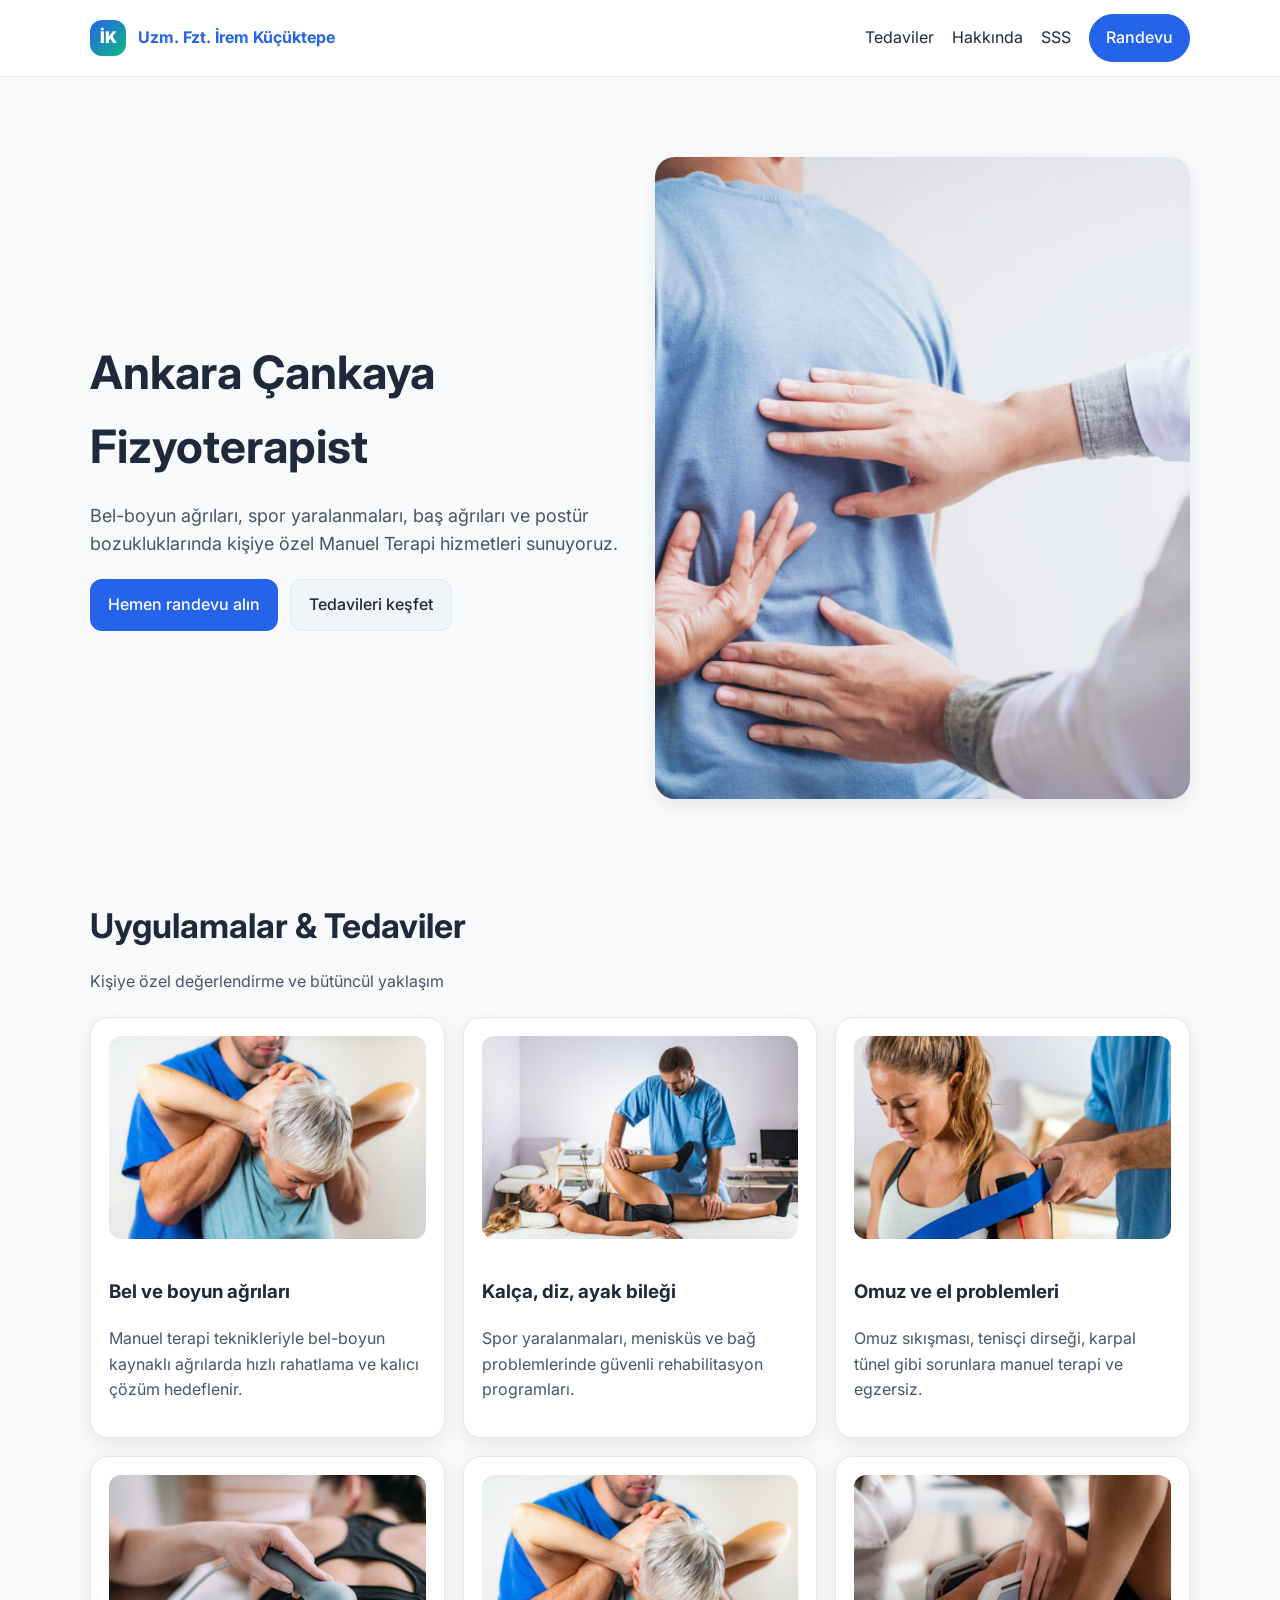
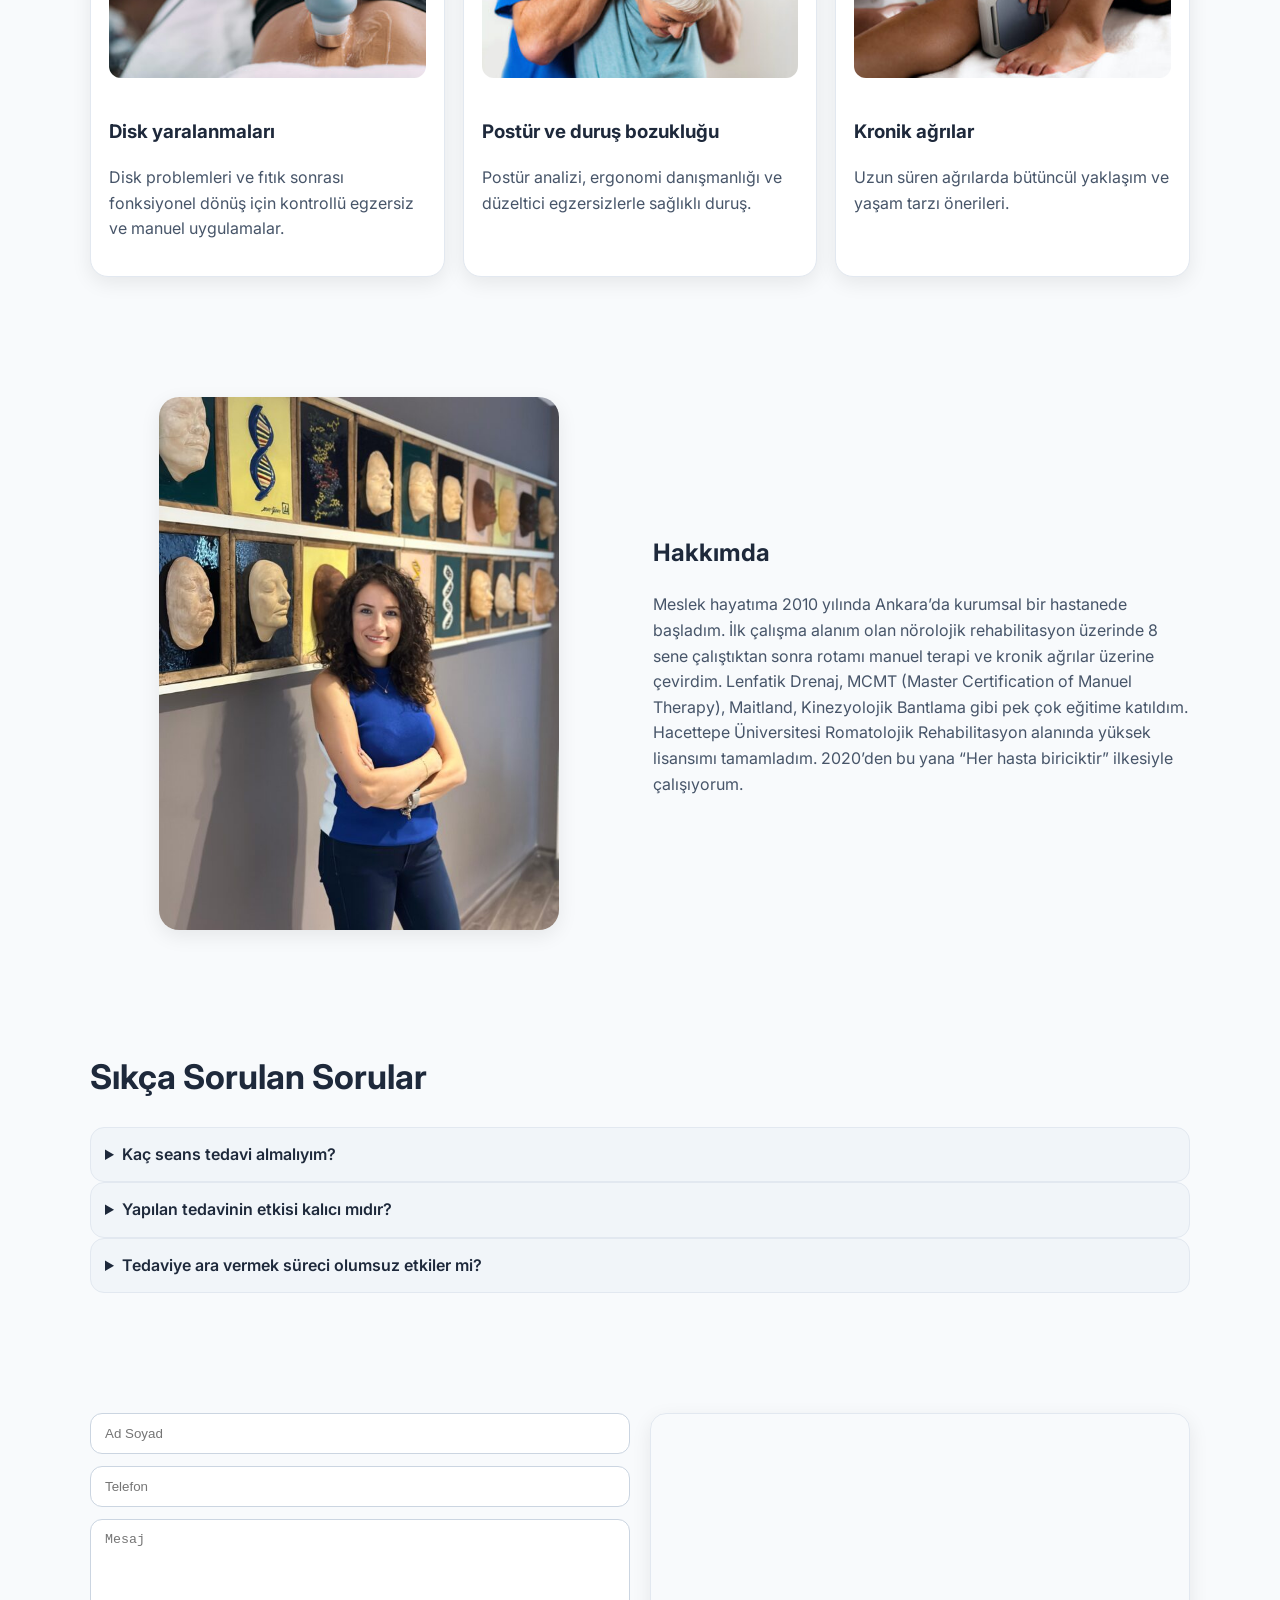
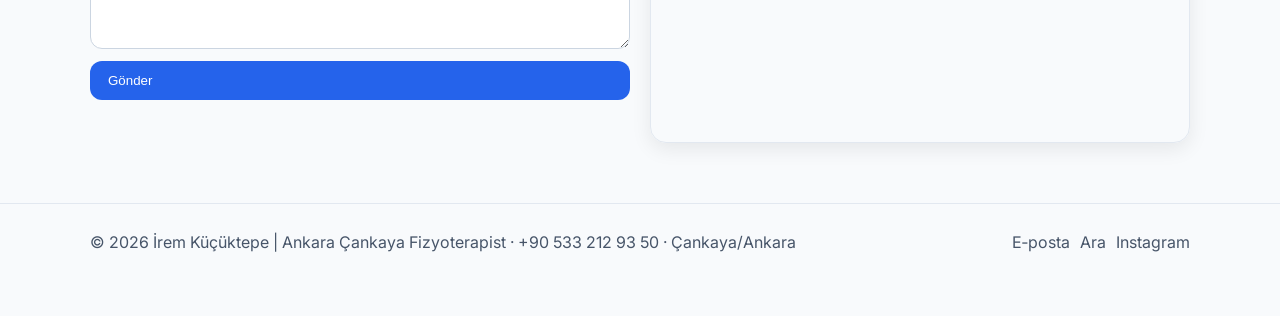
==== commit 4e14cfce: "Initial commit" ====
--- a/index.html
+++ b/index.html
@@ -3,9 +3,9 @@
 <head>
   <meta charset="utf-8" />
   <meta name="viewport" content="width=device-width, initial-scale=1" />
-  <title>Ankara Çankaya Osteopat ve Fizyoterapist | Uzm. Fzt. Ost. İrem Küçüktepe</title>
-  <meta name="description" content="Ankara Çankaya'da osteopati, manuel terapi ve fizyoterapi. Bel-boyun ağrısı, spor yaralanmaları, baş ağrıları ve postür bozuklukları için kişiye özel tedavi. Hemen randevu alın." />
-  <meta name="keywords" content="osteopat, osteopati, fizyoterapist, manuel terapi, Ankara osteopat, Çankaya fizyoterapi, bel ağrısı, boyun ağrısı, spor yaralanmaları, postür bozukluğu, kronik ağrı, rehabilitasyon" />
+  <title>Ankara Çankaya Fizyoterapist | Uzm. Fzt. İrem Küçüktepe</title>
+  <meta name="description" content="Ankara Çankaya'da manuel terapi ve fizyoterapi. Bel-boyun ağrısı, spor yaralanmaları, baş ağrıları ve postür bozuklukları için kişiye özel tedavi. Hemen randevu alın." />
+  <meta name="keywords" content="fizyoterapist, manuel terapi, Ankara, Çankaya fizyoterapi, bel ağrısı, boyun ağrısı, spor yaralanmaları, postür bozukluğu, kronik ağrı, rehabilitasyon" />
   <link rel="canonical" href="https://iremkucuktepe.com/" />
   <meta name="robots" content="index,follow,max-image-preview:large" />
   <meta http-equiv="X-UA-Compatible" content="IE=edge" />
@@ -13,16 +13,16 @@
   <!-- Open Graph -->
   <meta property="og:type" content="website" />
   <meta property="og:locale" content="tr_TR" />
-  <meta property="og:title" content="Ankara Çankaya Osteopat ve Fizyoterapist | Uzm. Fzt. Ost. İrem Küçüktepe" />
-  <meta property="og:description" content="Ankara Çankaya'da osteopati, manuel terapi ve fizyoterapi. Bel-boyun ağrısı, spor yaralanmaları, baş ağrıları ve postür bozuklukları için kişiye özel tedavi. Hemen randevu alın." />
+  <meta property="og:title" content="Ankara Çankaya Fizyoterapist | Uzm. Fzt. İrem Küçüktepe" />
+  <meta property="og:description" content="Ankara Çankaya'da manuel terapi ve fizyoterapi. Bel-boyun ağrısı, spor yaralanmaları, baş ağrıları ve postür bozuklukları için kişiye özel tedavi. Hemen randevu alın." />
   <meta property="og:url" content="https://iremkucuktepe.com/" />
   <meta property="og:image" content="https://iremkucuktepe.com/images/emre.jpg" />
-  <meta property="og:image:alt" content="Ankara Çankaya Osteopati ve Manuel Terapi Kliniği" />
+  <meta property="og:image:alt" content="Ankara Çankaya Manuel Terapi Kliniği" />
 
   <!-- Twitter -->
   <meta name="twitter:card" content="summary_large_image" />
-  <meta name="twitter:title" content="Ankara Çankaya Osteopat ve Fizyoterapist | Uzm. Fzt. Ost. İrem Küçüktepe" />
-  <meta name="twitter:description" content="Ankara Çankaya'da osteopati, manuel terapi ve fizyoterapi. Bel-boyun ağrısı, spor yaralanmaları, baş ağrıları ve postür bozuklukları için kişiye özel tedavi. Hemen randevu alın." />
+  <meta name="twitter:title" content="Ankara Çankaya Fizyoterapist | Uzm. Fzt. İrem Küçüktepe" />
+  <meta name="twitter:description" content="Ankara Çankaya'da manuel terapi ve fizyoterapi. Bel-boyun ağrısı, spor yaralanmaları, baş ağrıları ve postür bozuklukları için kişiye özel tedavi. Hemen randevu alın." />
   <meta name="twitter:image" content="https://iremkucuktepe.com/images/emre.jpg" />
 
   <link rel="alternate" href="https://iremkucuktepe.com/" hreflang="tr" />
@@ -35,7 +35,7 @@
   {
   "@context": "https://schema.org",
   "@type": "LocalBusiness",
-  "name": "İrem Küçüktepe Osteopati & Fizyoterapi",
+  "name": "İrem Küçüktepe Fizyoterapi",
   "image": "https://iremkucuktepe.com/images/emre.jpg",
   "@id": "https://iremkucuktepe.com/",
   "url": "https://iremkucuktepe.com/",
@@ -56,7 +56,7 @@
   "@context": "https://schema.org",
   "@type": "WebSite",
   "url": "https://iremkucuktepe.com/",
-  "name": "İrem Küçüktepe Osteopati & Fizyoterapi",
+  "name": "İrem Küçüktepe Fizyoterapi",
   "potentialAction": {
     "@type": "SearchAction",
     "target": "https://iremkucuktepe.com/?q={query}",
@@ -69,14 +69,6 @@
   "@context": "https://schema.org",
   "@type": "FAQPage",
   "mainEntity": [
-    {
-      "@type": "Question",
-      "name": "Osteopati nedir?",
-      "acceptedAnswer": {
-        "@type": "Answer",
-        "text": "Osteopati; vücudu bütüncül ele alan, el ile uygulanan bilimsel bir manuel terapi yaklaşımıdır."
-      }
-    },
     {
       "@type": "Question",
       "name": "Kaç seans tedavi almalıyım?",
@@ -110,7 +102,7 @@
     <div class="container nav" role="navigation" aria-label="Ana gezinme">
       <a class="logo" href="#" aria-label="Anasayfa">
         <span class="mark" aria-hidden="true">İK</span>
-        <span>Uzm. Fzt. Ost. İrem Küçüktepe</span>
+        <span>Uzm. Fzt. İrem Küçüktepe</span>
       </a>
       <nav class="links">
         <a href="#tedaviler">Tedaviler</a>
@@ -125,14 +117,14 @@
     <!-- HERO -->
     <section class="hero container">
       <div>
-        <h1>Ankara Çankaya Osteopat ve Fizyoterapist</h1>
-        <p class="lead">Bel-boyun ağrıları, spor yaralanmaları, baş ağrıları ve postür bozukluklarında kişiye özel Osteopati ve Manuel Terapi hizmetleri sunuyoruz.</p>
+        <h1>Ankara Çankaya Fizyoterapist</h1>
+        <p class="lead">Bel-boyun ağrıları, spor yaralanmaları, baş ağrıları ve postür bozukluklarında kişiye özel Manuel Terapi hizmetleri sunuyoruz.</p>
         <div class="cta">
           <a class="btn primary" href="#iletisim">Hemen randevu alın</a>
           <a class="btn" href="#tedaviler">Tedavileri keşfet</a>
         </div>
       </div>
-      <img src="images/emre.jpg" width="1200" height="900" alt="Ankara Çankaya Osteopati ve Manuel Terapi Kliniği" loading="eager" fetchpriority="high">
+      <img src="images/emre.jpg" width="1200" height="900" alt="Ankara Çankaya Manuel Terapi Kliniği" loading="eager" fetchpriority="high">
     </section>
 
     <!-- HİZMETLER -->
@@ -140,13 +132,13 @@
       <div class="container">
         <div class="section-title">
           <h2>Uygulamalar & Tedaviler</h2>
-          <p class="muted">Kişiye özel değerlendirme ve bütüncül osteopatik yaklaşım</p>
+          <p class="muted">Kişiye özel değerlendirme ve bütüncül yaklaşım</p>
         </div>
         <div class="grid cols-3">
           <article class="card">
             <img src="images/bel-boyun.jpg" width="800" height="514" alt="Bel ve boyun ağrılarında manuel terapi" loading="lazy">
             <h3>Bel ve boyun ağrıları</h3>
-            <p class="muted">Manuel terapi ve osteopati teknikleriyle bel-boyun kaynaklı ağrılarda hızlı rahatlama ve kalıcı çözüm hedeflenir.</p>
+            <p class="muted">Manuel terapi teknikleriyle bel-boyun kaynaklı ağrılarda hızlı rahatlama ve kalıcı çözüm hedeflenir.</p>
           </article>
           <article class="card">
             <img src="images/kalca-diz.jpg" width="800" height="514" alt="Kalça diz ayak bileği spor yaralanmaları" loading="lazy">
@@ -171,7 +163,7 @@
           <article class="card">
             <img src="images/kronik.jpg" width="800" height="514" alt="Kronik ağrı yönetimi" loading="lazy">
             <h3>Kronik ağrılar</h3>
-            <p class="muted">Uzun süren ağrılarda bütüncül osteopatik yaklaşım ve yaşam tarzı önerileri.</p>
+            <p class="muted">Uzun süren ağrılarda bütüncül yaklaşım ve yaşam tarzı önerileri.</p>
           </article>
         </div>
       </div>
@@ -180,10 +172,10 @@
     <!-- HAKKINDA -->
     <section id="hakkinda">
       <div class="container about">
-        <img src="images/irem.jpeg" width="800" height="600" alt="Uzm. Fzt. Ost. İrem Küçüktepe" class="about-img" loading="lazy">
+        <img src="images/irem.jpeg" width="800" height="600" alt="Uzm. Fzt. İrem Küçüktepe" class="about-img" loading="lazy">
         <div>
           <h2>Hakkımda</h2>
-          <p class="muted">Meslek hayatıma 2010 yılında Ankara’da kurumsal bir hastanede başladım. İlk çalışma alanım olan nörolojik rehabilitasyon üzerinde 8 sene çalıştıktan sonra rotamı manuel terapi ve kronik ağrılar üzerine çevirdim. Bu konuda 5 yıl süren Osteopati eğitimiyle beraber Kuru İğneleme, Lenfatik Drenaj, MCMT (Master Certification of Manuel Therapy), Maitland, Kinezyolojik Bantlama gibi pek çok eğitime katıldım. Hacettepe Üniversitesi Romatolojik Rehabilitasyon alanında yüksek lisansımı tamamladım. 2020’den bu yana “Her hasta biriciktir” ilkesiyle çalışıyorum.</p>
+          <p class="muted">Meslek hayatıma 2010 yılında Ankara’da kurumsal bir hastanede başladım. İlk çalışma alanım olan nörolojik rehabilitasyon üzerinde 8 sene çalıştıktan sonra rotamı manuel terapi ve kronik ağrılar üzerine çevirdim. Lenfatik Drenaj, MCMT (Master Certification of Manuel Therapy), Maitland, Kinezyolojik Bantlama gibi pek çok eğitime katıldım. Hacettepe Üniversitesi Romatolojik Rehabilitasyon alanında yüksek lisansımı tamamladım. 2020’den bu yana “Her hasta biriciktir” ilkesiyle çalışıyorum.</p>
         </div>
       </div>
     </section>
@@ -192,7 +184,6 @@
     <section id="sss">
       <div class="container">
         <div class="section-title"><h2>Sıkça Sorulan Sorular</h2></div>
-        <details><summary>Osteopati nedir?</summary><p>Osteopati; vücudu bütüncül ele alan, el ile uygulanan bilimsel bir manuel terapi yaklaşımıdır.</p></details>
         <details><summary>Kaç seans tedavi almalıyım?</summary><p>Kişinin durumuna göre değişmekle birlikte genellikle ilk 4-5 seansta belirgin azalma görülür.</p></details>
         <details><summary>Yapılan tedavinin etkisi kalıcı mıdır?</summary><p>Evet. Sorunun kaynağına odaklandığı için kalıcı sonuç hedeflenir.</p></details>
         <details><summary>Tedaviye ara vermek süreci olumsuz etkiler mi?</summary><p>Tercihen aksatmamak gerekir; ancak ara verilse dahi kaldığınız yerden devam edilebilir.</p></details>
@@ -217,7 +208,7 @@
 
   <footer>
     <div class="container footer-grid">
-      <div>© <span id="y"></span> İrem Küçüktepe | Ankara Çankaya Osteopat ve Fizyoterapist · <a href="tel:+905332129350" rel="nofollow">+90 533 212 93 50</a> · Çankaya/Ankara</div>
+      <div>© <span id="y"></span> İrem Küçüktepe | Ankara Çankaya Fizyoterapist · <a href="tel:+905332129350" rel="nofollow">+90 533 212 93 50</a> · Çankaya/Ankara</div>
       <div class="social">
         <a href="mailto:iremkucuktepe@gmail.com" rel="nofollow">E‑posta</a>
         <a href="tel:+905332129350" rel="nofollow">Ara</a>
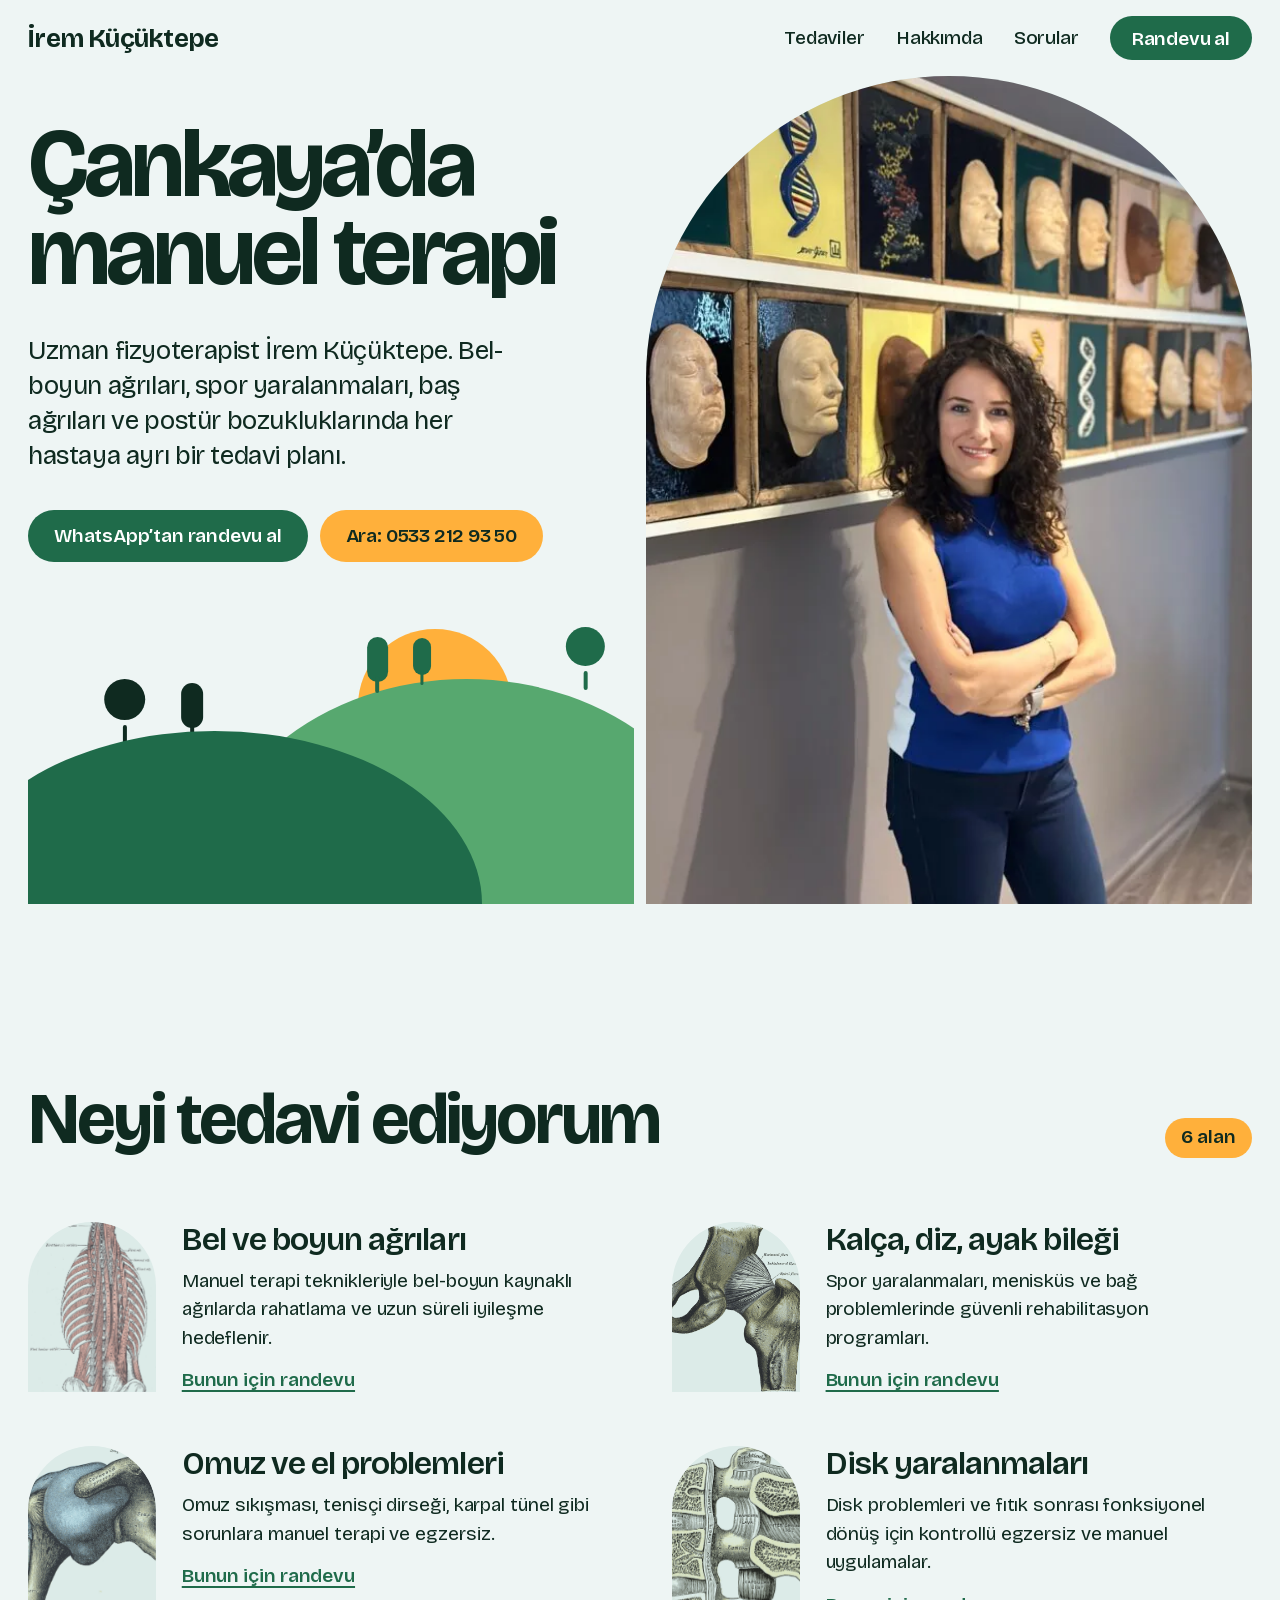
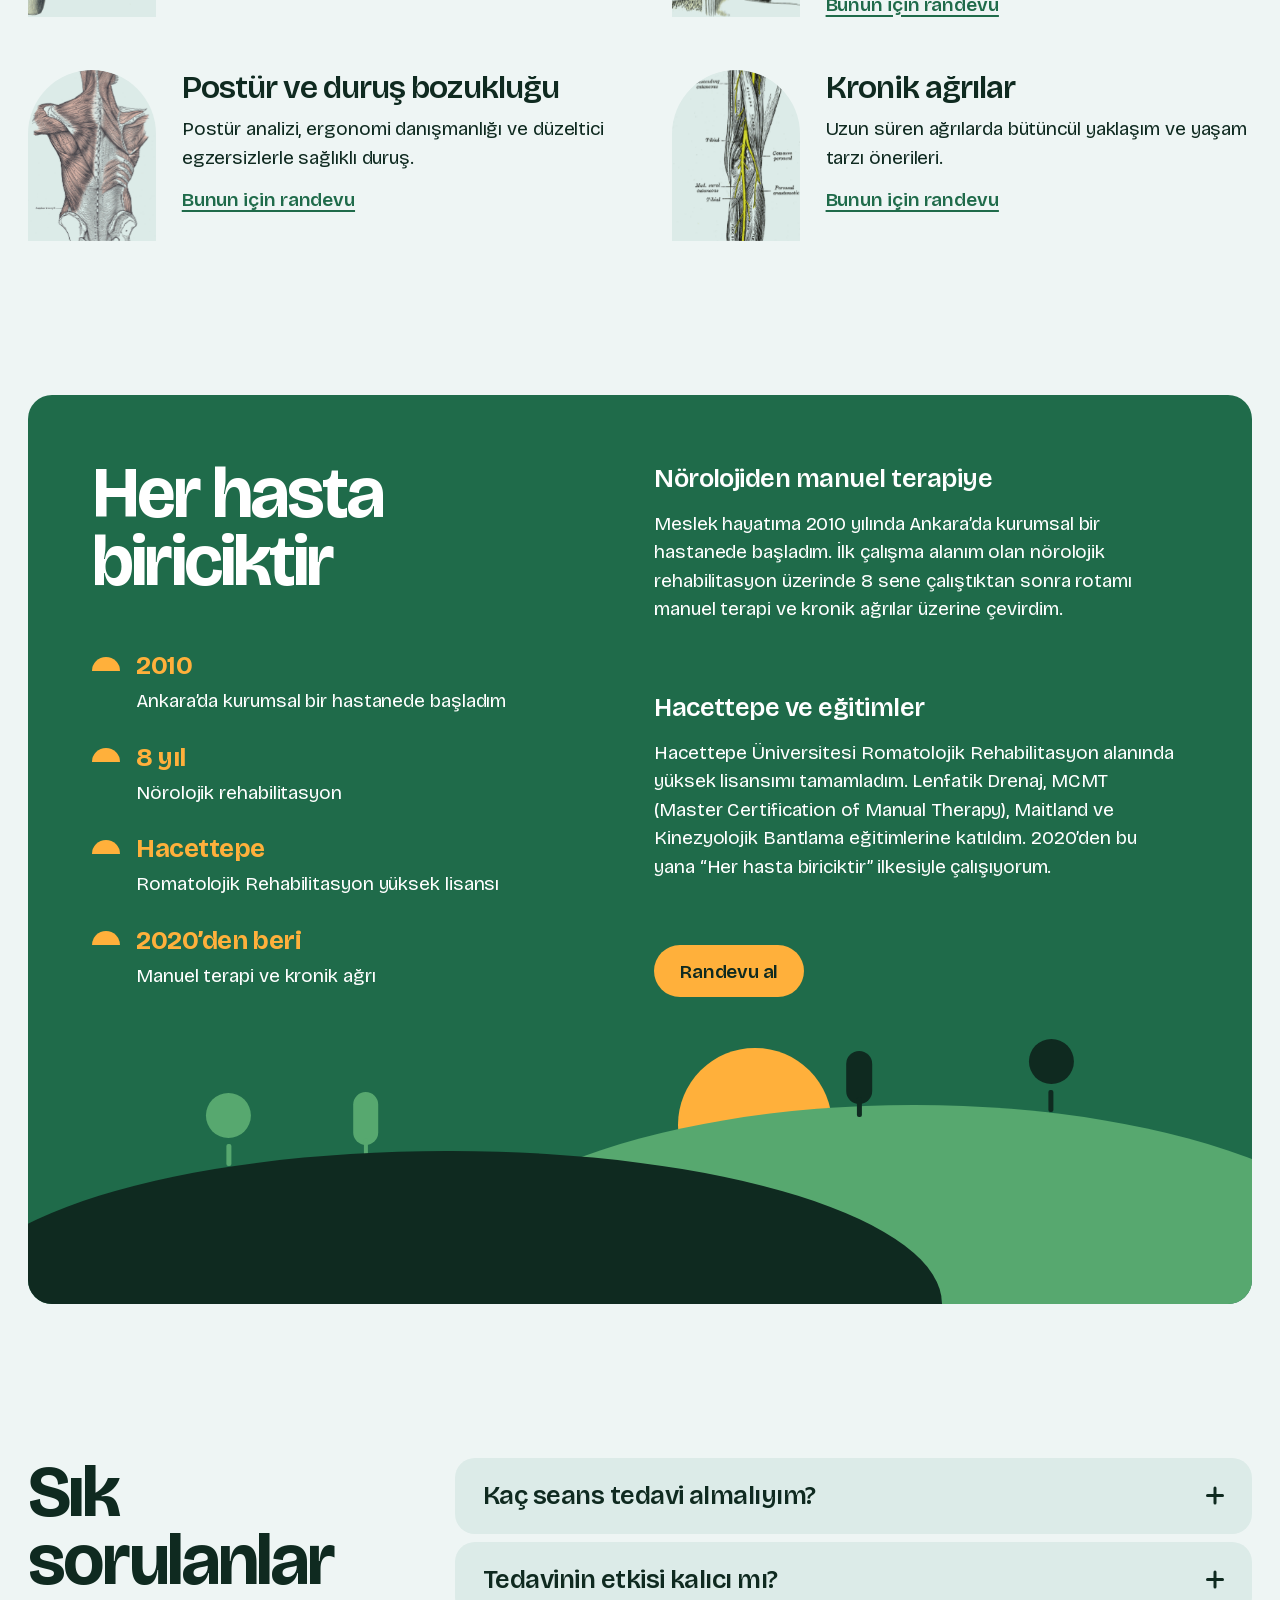
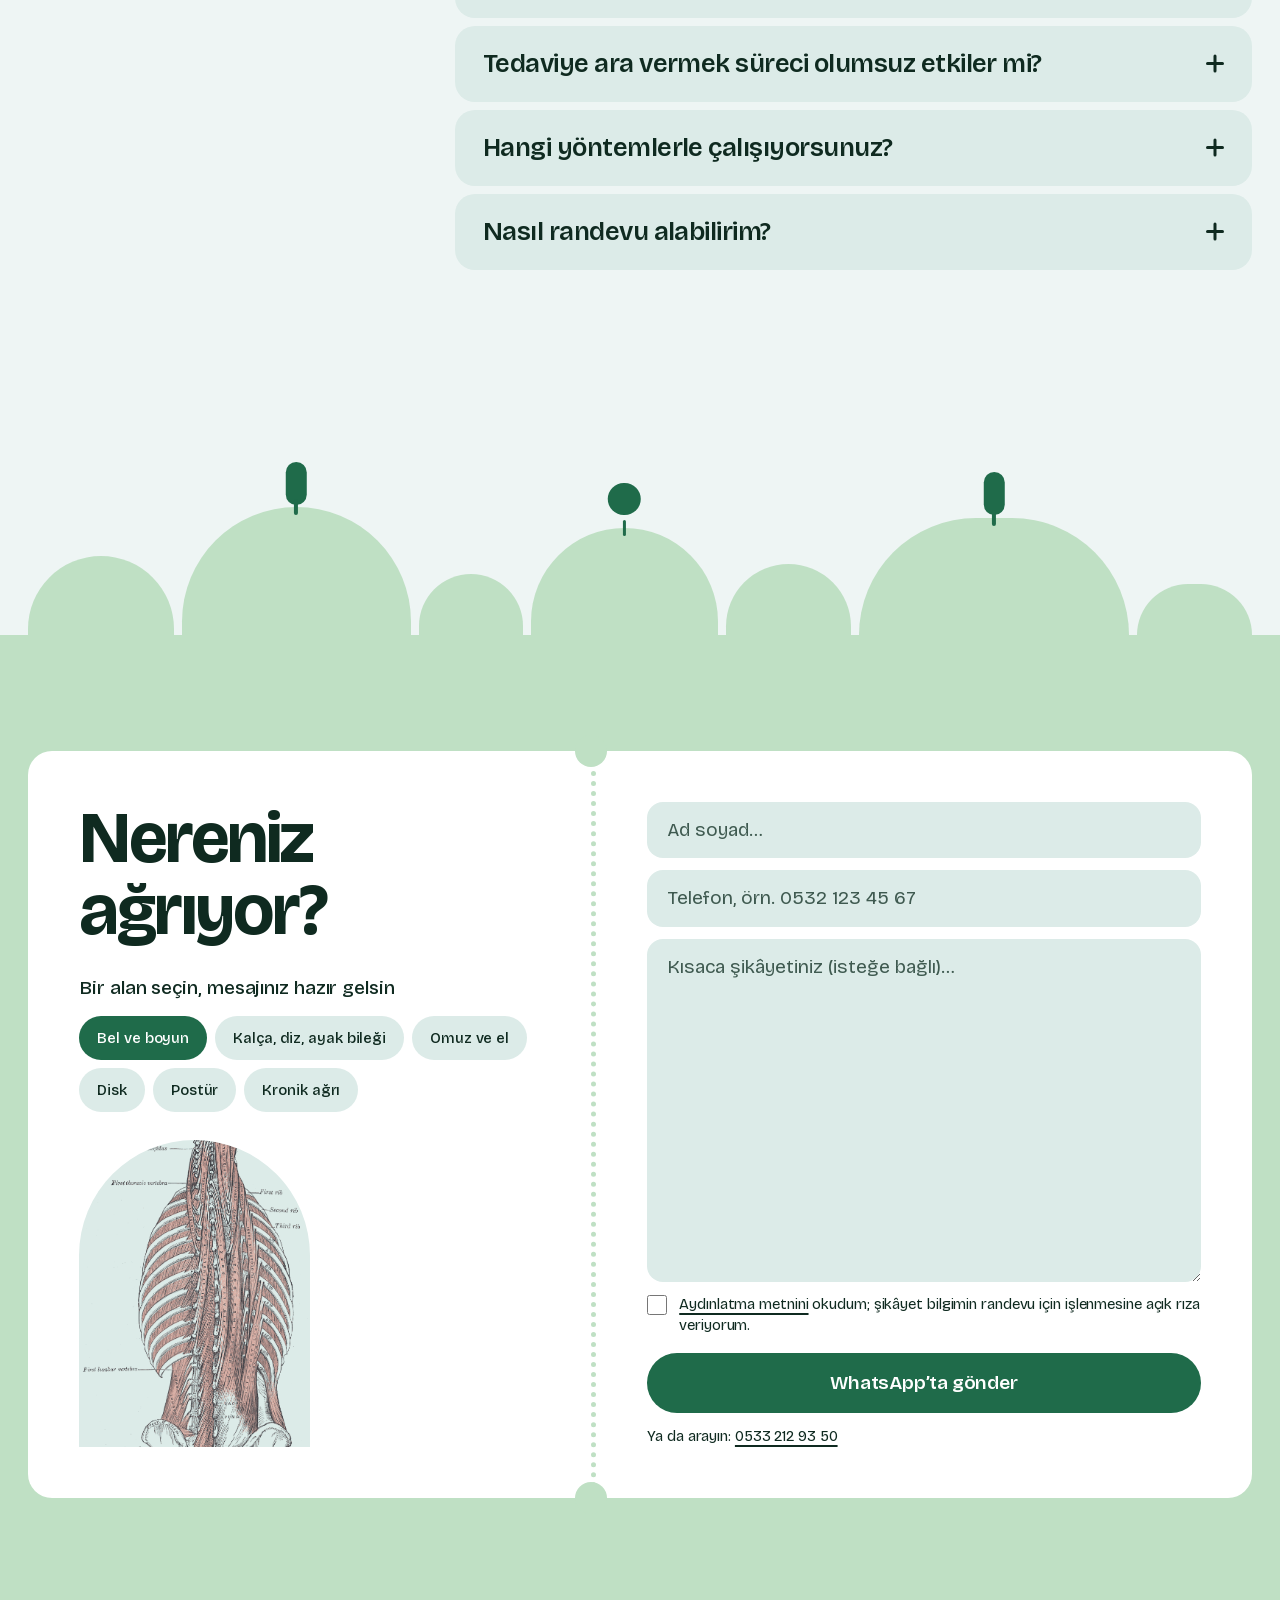
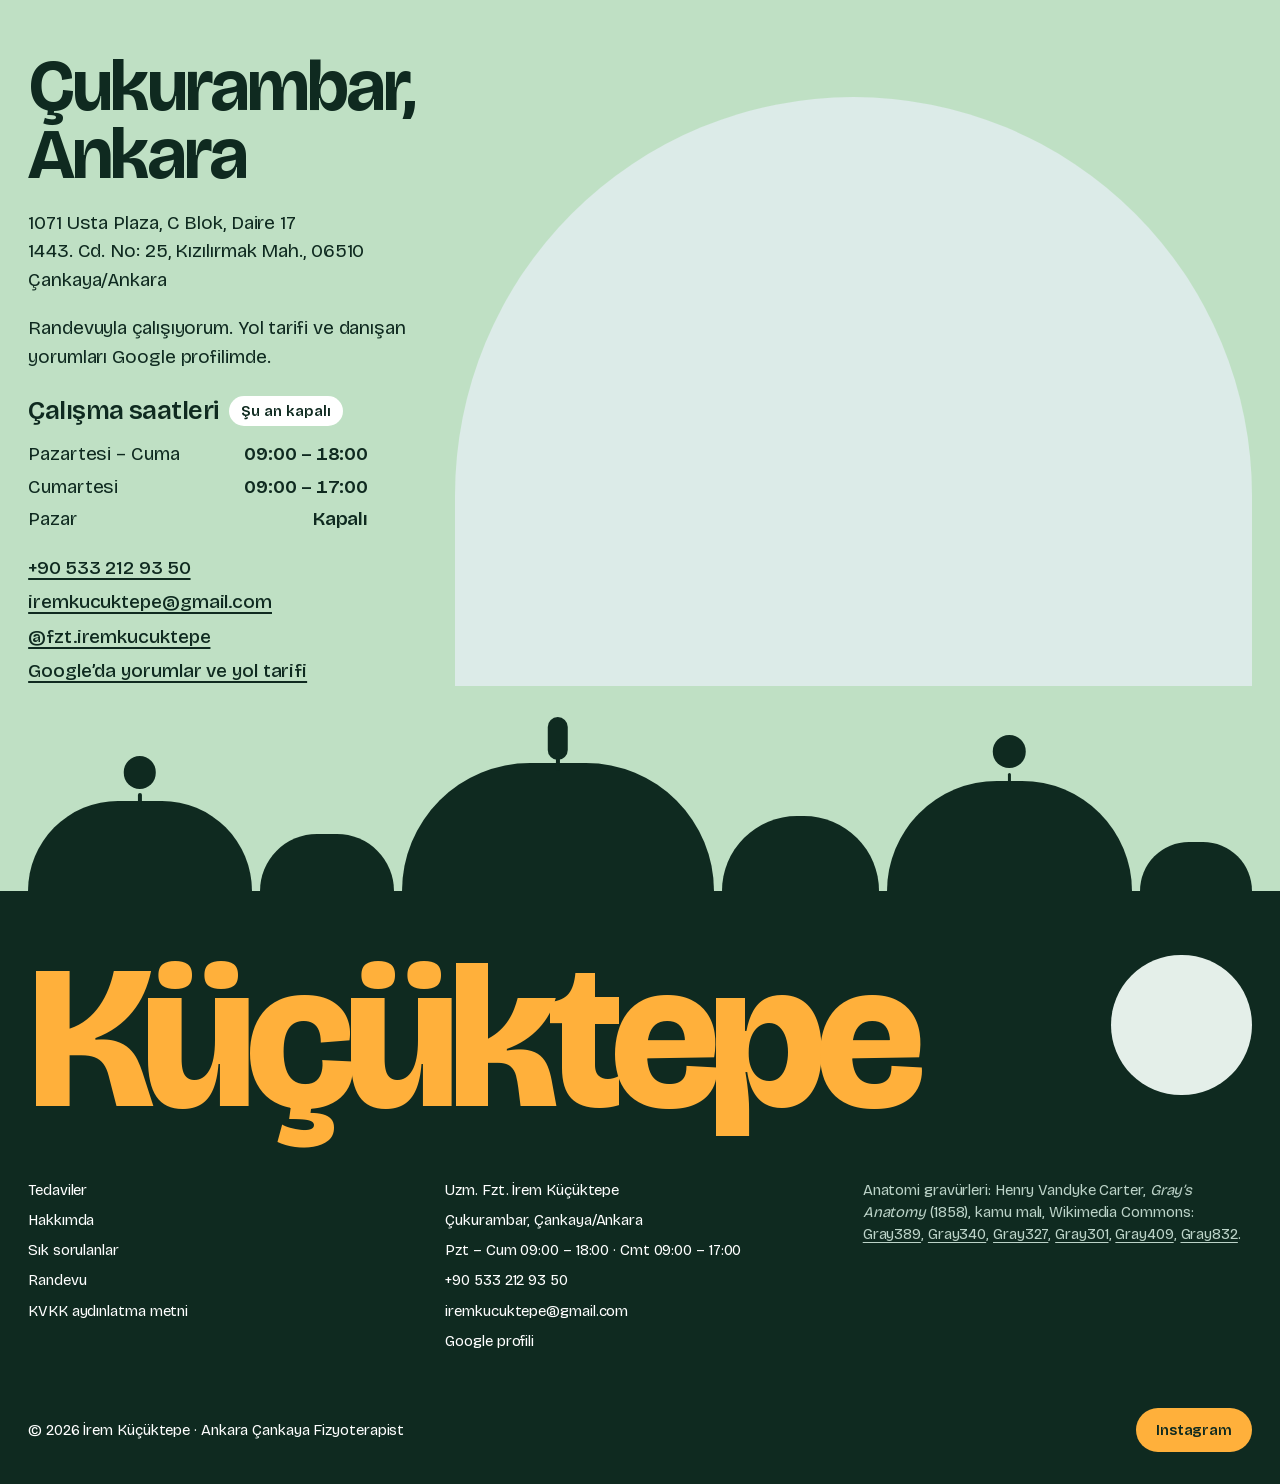
==== commit 37f8d98d: "Initial commit: İrem Küçüktepe physiotherapy website Single-page site for Uzm. Fzt. İrem Küçüktepe (" ====
--- a/index.html
+++ b/index.html
@@ -4,221 +4,440 @@
   <meta charset="utf-8" />
   <meta name="viewport" content="width=device-width, initial-scale=1" />
   <title>Ankara Çankaya Fizyoterapist | Uzm. Fzt. İrem Küçüktepe</title>
-  <meta name="description" content="Ankara Çankaya'da manuel terapi ve fizyoterapi. Bel-boyun ağrısı, spor yaralanmaları, baş ağrıları ve postür bozuklukları için kişiye özel tedavi. Hemen randevu alın." />
-  <meta name="keywords" content="fizyoterapist, manuel terapi, Ankara, Çankaya fizyoterapi, bel ağrısı, boyun ağrısı, spor yaralanmaları, postür bozukluğu, kronik ağrı, rehabilitasyon" />
+  <meta name="description" content="Çankaya Çukurambar'da manuel terapi ve fizyoterapi: bel-boyun ağrısı, spor yaralanması, postür ve kronik ağrıya kişiye özel tedavi. Randevu alın." />
+  <meta name="keywords" content="fizyoterapist, manuel terapi, Ankara, Çankaya fizyoterapi, Çukurambar fizyoterapi, bel ağrısı, boyun ağrısı, spor yaralanmaları, postür bozukluğu, kronik ağrı, rehabilitasyon" />
   <link rel="canonical" href="https://iremkucuktepe.com/" />
   <meta name="robots" content="index,follow,max-image-preview:large" />
-  <meta http-equiv="X-UA-Compatible" content="IE=edge" />
-
-  <!-- Open Graph -->
+  <meta name="theme-color" content="#eef5f4" />
+
   <meta property="og:type" content="website" />
+  <meta property="og:site_name" content="Uzm. Fzt. İrem Küçüktepe" />
   <meta property="og:locale" content="tr_TR" />
   <meta property="og:title" content="Ankara Çankaya Fizyoterapist | Uzm. Fzt. İrem Küçüktepe" />
-  <meta property="og:description" content="Ankara Çankaya'da manuel terapi ve fizyoterapi. Bel-boyun ağrısı, spor yaralanmaları, baş ağrıları ve postür bozuklukları için kişiye özel tedavi. Hemen randevu alın." />
+  <meta property="og:description" content="Çankaya Çukurambar'da manuel terapi ve fizyoterapi: bel-boyun ağrısı, spor yaralanması, postür ve kronik ağrıya kişiye özel tedavi. Randevu alın." />
   <meta property="og:url" content="https://iremkucuktepe.com/" />
-  <meta property="og:image" content="https://iremkucuktepe.com/images/emre.jpg" />
-  <meta property="og:image:alt" content="Ankara Çankaya Manuel Terapi Kliniği" />
-
-  <!-- Twitter -->
+  <meta property="og:image" content="https://iremkucuktepe.com/images/og.jpg" />
+  <meta property="og:image:width" content="1200" />
+  <meta property="og:image:height" content="630" />
+  <meta property="og:image:alt" content="Uzm. Fzt. İrem Küçüktepe, Çankaya’da manuel terapi" />
   <meta name="twitter:card" content="summary_large_image" />
   <meta name="twitter:title" content="Ankara Çankaya Fizyoterapist | Uzm. Fzt. İrem Küçüktepe" />
-  <meta name="twitter:description" content="Ankara Çankaya'da manuel terapi ve fizyoterapi. Bel-boyun ağrısı, spor yaralanmaları, baş ağrıları ve postür bozuklukları için kişiye özel tedavi. Hemen randevu alın." />
-  <meta name="twitter:image" content="https://iremkucuktepe.com/images/emre.jpg" />
-
-  <link rel="alternate" href="https://iremkucuktepe.com/" hreflang="tr" />
-  <link rel="preconnect" href="https://fonts.googleapis.com">
-  <link rel="preconnect" href="https://fonts.gstatic.com" crossorigin>
-  <link href="https://fonts.googleapis.com/css2?family=Inter:wght@300;400;500;600;700;800&display=swap" rel="stylesheet">
+  <meta name="twitter:description" content="Çankaya Çukurambar'da manuel terapi ve fizyoterapi: bel-boyun ağrısı, spor yaralanması, postür ve kronik ağrıya kişiye özel tedavi. Randevu alın." />
+  <meta name="twitter:image" content="https://iremkucuktepe.com/images/og.jpg" />
+
+  <link rel="preload" href="fonts/bricolage-latin.woff2" as="font" type="font/woff2" crossorigin>
+  <link rel="preload" href="fonts/bricolage-latin-ext.woff2" as="font" type="font/woff2" crossorigin>
   <link rel="stylesheet" href="style.css">
-  <link rel="icon" href="images/irem.jpeg" type="image/jpeg" />
+  <link rel="icon" href="favicon.svg" type="image/svg+xml" />
+  <script>document.documentElement.classList.add('js')</script>
+
   <script type="application/ld+json">
   {
-  "@context": "https://schema.org",
-  "@type": "LocalBusiness",
-  "name": "İrem Küçüktepe Fizyoterapi",
-  "image": "https://iremkucuktepe.com/images/emre.jpg",
-  "@id": "https://iremkucuktepe.com/",
-  "url": "https://iremkucuktepe.com/",
-  "telephone": "+905332129350",
-  "address": {
-    "@type": "PostalAddress",
-    "streetAddress": "Çankaya",
-    "addressLocality": "Ankara",
-    "addressCountry": "TR"
-  },
-  "sameAs": [
-    "https://www.instagram.com/iremkucuktepe"
-  ]
-}
+    "@context": "https://schema.org",
+    "@type": "Physiotherapy",
+    "name": "İrem Küçüktepe Fizyoterapi",
+    "image": "https://iremkucuktepe.com/images/irem.jpeg",
+    "@id": "https://iremkucuktepe.com/",
+    "url": "https://iremkucuktepe.com/",
+    "telephone": "+905332129350",
+    "email": "iremkucuktepe@gmail.com",
+    "address": {
+      "@type": "PostalAddress",
+      "streetAddress": "1071 Usta Plaza C Blok Daire 17, 1443. Cd. No: 25, Kızılırmak Mah., Çukurambar",
+      "addressLocality": "Çankaya",
+      "postalCode": "06510",
+      "addressRegion": "Ankara",
+      "addressCountry": "TR"
+    },
+    "geo": {"@type": "GeoCoordinates", "latitude": 39.906723, "longitude": 32.811787},
+    "openingHoursSpecification": [
+      {"@type": "OpeningHoursSpecification", "dayOfWeek": ["Monday", "Tuesday", "Wednesday", "Thursday", "Friday"], "opens": "09:00", "closes": "18:00"},
+      {"@type": "OpeningHoursSpecification", "dayOfWeek": "Saturday", "opens": "09:00", "closes": "17:00"}
+    ],
+    "hasMap": "https://maps.google.com/?cid=16543996172281194296",
+    "areaServed": {"@type": "City", "name": "Ankara"},
+    "employee": {
+      "@type": "Person",
+      "name": "İrem Küçüktepe",
+      "jobTitle": "Uzman Fizyoterapist",
+      "image": "https://iremkucuktepe.com/images/irem.jpeg",
+      "alumniOf": {"@type": "CollegeOrUniversity", "name": "Hacettepe Üniversitesi"}
+    },
+    "sameAs": ["https://www.instagram.com/fzt.iremkucuktepe", "https://maps.google.com/?cid=16543996172281194296"]
+  }
   </script>
   <script type="application/ld+json">
   {
-  "@context": "https://schema.org",
-  "@type": "WebSite",
-  "url": "https://iremkucuktepe.com/",
-  "name": "İrem Küçüktepe Fizyoterapi",
-  "potentialAction": {
-    "@type": "SearchAction",
-    "target": "https://iremkucuktepe.com/?q={query}",
-    "query-input": "required name=query"
+    "@context": "https://schema.org",
+    "@type": "FAQPage",
+    "mainEntity": [
+      {"@type": "Question", "name": "Kaç seans tedavi almalıyım?",
+       "acceptedAnswer": {"@type": "Answer", "text": "Kişinin yaşına, şikayetlerin şiddetine ve süresine göre değişir; genellikle ilk 4-5 seansta belirgin azalma görülür."}},
+      {"@type": "Question", "name": "Tedavinin etkisi kalıcı mı?",
+       "acceptedAnswer": {"@type": "Answer", "text": "Amaç uzun süreli iyileşmedir. Semptomları bastırmak yerine sorunun kaynağına odaklanılır; sonuç kişinin durumuna ve tedaviye uyumuna göre değişir."}},
+      {"@type": "Question", "name": "Tedaviye ara vermek süreci olumsuz etkiler mi?",
+       "acceptedAnswer": {"@type": "Answer", "text": "Tercih edilen aksatmamak olsa da yapılan uygulamalar vücutta kayıtlı kalır; ara sonrası kaldığınız yerden devam edilebilir."}},
+      {"@type": "Question", "name": "Hangi yöntemlerle çalışıyorsunuz?",
+       "acceptedAnswer": {"@type": "Answer", "text": "Manuel terapi temelli çalışıyorum. MCMT, Maitland, Lenfatik Drenaj ve Kinezyolojik Bantlama eğitimlerinden aldığım teknikleri her hastanın değerlendirmesine göre bir araya getiriyorum."}},
+      {"@type": "Question", "name": "Nasıl randevu alabilirim?",
+       "acceptedAnswer": {"@type": "Answer", "text": "WhatsApp'tan yazabilir ya da +90 533 212 93 50 numarasını arayabilirsiniz. Bu sayfadaki formu doldurduğunuzda mesajınız WhatsApp'ta hazır açılır."}},
+      {"@type": "Question", "name": "Klinik nerede?",
+       "acceptedAnswer": {"@type": "Answer", "text": "1071 Usta Plaza C Blok Daire 17, 1443. Cd. No: 25, Kızılırmak Mah. (Çukurambar), 06510 Çankaya/Ankara. Konum sayfanın sonundaki haritada."}}
+    ]
   }
-}
-  </script>
-  <script type="application/ld+json">
-  {
-  "@context": "https://schema.org",
-  "@type": "FAQPage",
-  "mainEntity": [
-    {
-      "@type": "Question",
-      "name": "Kaç seans tedavi almalıyım?",
-      "acceptedAnswer": {
-        "@type": "Answer",
-        "text": "Kişinin yaşına, şikayetlerin şiddetine ve süresine göre değişir; genellikle ilk 4-5 seansta belirgin azalma görülür."
-      }
-    },
-    {
-      "@type": "Question",
-      "name": "Yapılan tedavinin etkisi kalıcı mıdır?",
-      "acceptedAnswer": {
-        "@type": "Answer",
-        "text": "Evet. Semptomları bastırmak yerine sorunun kaynağı hedeflenir; bu nedenle etkisi kalıcıdır."
-      }
-    },
-    {
-      "@type": "Question",
-      "name": "Tedaviye ara vermek süreci olumsuz etkiler mi?",
-      "acceptedAnswer": {
-        "@type": "Answer",
-        "text": "Tercih edilen aksatmamak olsa da yapılan uygulamalar vücutta kayıtlı kalır; ara sonrası kaldığınız yerden devam edilebilir."
-      }
-    }
-  ]
-}
   </script>
 </head>
 <body>
-  <header>
-    <div class="container nav" role="navigation" aria-label="Ana gezinme">
-      <a class="logo" href="#" aria-label="Anasayfa">
-        <span class="mark" aria-hidden="true">İK</span>
-        <span>Uzm. Fzt. İrem Küçüktepe</span>
-      </a>
-      <nav class="links">
+  <a class="skip" href="#content">İçeriğe geç</a>
+
+  <header class="site-header">
+    <div class="wrap nav">
+      <a class="wordmark" href="#" aria-label="İrem Küçüktepe, anasayfa" translate="no">İrem Küçüktepe</a>
+      <nav class="nav-links" aria-label="Ana gezinme">
         <a href="#tedaviler">Tedaviler</a>
-        <a href="#hakkinda">Hakkında</a>
-        <a href="#sss">SSS</a>
-        <a href="#iletisim" class="btn">Randevu</a>
+        <a href="#hakkinda">Hakkımda</a>
+        <a href="#sss">Sorular</a>
+        <a class="btn" href="#randevu">Randevu al</a>
       </nav>
     </div>
   </header>
 
   <main id="content">
-    <!-- HERO -->
-    <section class="hero container">
-      <div>
-        <h1>Ankara Çankaya Fizyoterapist</h1>
-        <p class="lead">Bel-boyun ağrıları, spor yaralanmaları, baş ağrıları ve postür bozukluklarında kişiye özel Manuel Terapi hizmetleri sunuyoruz.</p>
-        <div class="cta">
-          <a class="btn primary" href="#iletisim">Hemen randevu alın</a>
-          <a class="btn" href="#tedaviler">Tedavileri keşfet</a>
+    <!-- Hero -->
+    <section class="wrap hero" aria-labelledby="hero-title" data-hero>
+      <div class="hero-text">
+        <h1 id="hero-title" data-reveal>Çankaya’da manuel terapi</h1>
+        <p class="lede" data-reveal style="--i:1">Uzman fizyoterapist İrem Küçüktepe. Bel-boyun ağrıları, spor yaralanmaları, baş ağrıları ve postür bozukluklarında her hastaya ayrı bir tedavi planı.</p>
+        <div class="actions" data-reveal style="--i:2">
+          <a class="btn" href="https://wa.me/905332129350?text=Merhaba%2C%20randevu%20almak%20istiyorum." rel="noopener">WhatsApp’tan randevu al</a>
+          <a class="btn ghost" href="tel:+905332129350">Ara: 0533 212 93 50</a>
         </div>
-      </div>
-      <img src="images/emre.jpg" width="1200" height="900" alt="Ankara Çankaya Manuel Terapi Kliniği" loading="eager" fetchpriority="high">
+        <div class="scene" aria-hidden="true">
+          <div class="sun-wrap"><div class="sun"></div></div>
+          <div class="hill hill-back"></div>
+          <div class="tree" style="--x:58%;--y:73%;--s:clamp(16px, 1.7vw, 26px);--i:0"></div>
+          <div class="tree" style="--x:64%;--y:76%;--s:clamp(14px, 1.4vw, 22px);--i:1"></div>
+          <div class="tree round" style="--x:86%;--y:74%;--s:clamp(18px, 1.9vw, 28px);--i:2"></div>
+          <div class="tree round" style="--x:24%;--y:55%;--s:clamp(18px, 2vw, 30px);--i:3;--c:var(--ink)"></div>
+          <div class="tree" style="--x:33%;--y:57%;--s:clamp(16px, 1.7vw, 26px);--i:4;--c:var(--ink)"></div>
+          <div class="hill hill-front"></div>
+        </div>
+      </div>
+      <div class="hero-photo">
+        <picture><source srcset="images/irem.webp" type="image/webp"><img src="images/irem.jpeg" width="600" height="800" alt="Uzm. Fzt. İrem Küçüktepe, kliniğinde" fetchpriority="high"></picture>
+      </div>
     </section>
 
-    <!-- HİZMETLER -->
-    <section id="tedaviler">
-      <div class="container">
-        <div class="section-title">
-          <h2>Uygulamalar & Tedaviler</h2>
-          <p class="muted">Kişiye özel değerlendirme ve bütüncül yaklaşım</p>
+    <!-- Treatments -->
+    <section id="tedaviler" class="wrap section" aria-labelledby="tedaviler-title">
+      <div class="section-head" data-reveal>
+        <h2 id="tedaviler-title">Neyi tedavi ediyorum</h2>
+        <span class="count">6 alan</span>
+      </div>
+      <ul class="treatments">
+        <li data-reveal style="--i:0">
+          <div class="plate"><picture><source srcset="images/plates/gray389.webp" type="image/webp"><img src="images/plates/gray389.png" width="625" height="1179" alt="Sırt ve boyun kasları, anatomi gravürü" loading="lazy" decoding="async"></picture></div>
+          <div>
+            <h3>Bel ve boyun ağrıları</h3>
+            <p>Manuel terapi teknikleriyle bel-boyun kaynaklı ağrılarda rahatlama ve uzun süreli iyileşme hedeflenir.</p>
+            <a class="ask link" href="#randevu" data-area="Bel ve boyun">Bunun için randevu</a>
+          </div>
+        </li>
+        <li data-reveal style="--i:1">
+          <div class="plate"><picture><source srcset="images/plates/gray340.webp" type="image/webp"><img src="images/plates/gray340.png" width="528" height="600" alt="Kalça eklemi, anatomi gravürü" loading="lazy" decoding="async"></picture></div>
+          <div>
+            <h3>Kalça, diz, ayak bileği</h3>
+            <p>Spor yaralanmaları, menisküs ve bağ problemlerinde güvenli rehabilitasyon programları.</p>
+            <a class="ask link" href="#randevu" data-area="Kalça, diz, ayak bileği">Bunun için randevu</a>
+          </div>
+        </li>
+        <li data-reveal style="--i:2">
+          <div class="plate"><picture><source srcset="images/plates/gray327.webp" type="image/webp"><img src="images/plates/gray327.png" width="600" height="415" alt="Omuz eklemi, anatomi gravürü" loading="lazy" decoding="async"></picture></div>
+          <div>
+            <h3>Omuz ve el problemleri</h3>
+            <p>Omuz sıkışması, tenisçi dirseği, karpal tünel gibi sorunlara manuel terapi ve egzersiz.</p>
+            <a class="ask link" href="#randevu" data-area="Omuz ve el">Bunun için randevu</a>
+          </div>
+        </li>
+        <li data-reveal style="--i:3">
+          <div class="plate"><picture><source srcset="images/plates/gray301.webp" type="image/webp"><img src="images/plates/gray301.png" width="492" height="409" alt="Bel omurları ve aradaki disk, anatomi gravürü" loading="lazy" decoding="async"></picture></div>
+          <div>
+            <h3>Disk yaralanmaları</h3>
+            <p>Disk problemleri ve fıtık sonrası fonksiyonel dönüş için kontrollü egzersiz ve manuel uygulamalar.</p>
+            <a class="ask link" href="#randevu" data-area="Disk">Bunun için randevu</a>
+          </div>
+        </li>
+        <li data-reveal style="--i:4">
+          <div class="plate"><picture><source srcset="images/plates/gray409.webp" type="image/webp"><img src="images/plates/gray409.png" width="733" height="1156" alt="Sırtı omurgaya bağlayan kaslar, anatomi gravürü" loading="lazy" decoding="async"></picture></div>
+          <div>
+            <h3>Postür ve duruş bozukluğu</h3>
+            <p>Postür analizi, ergonomi danışmanlığı ve düzeltici egzersizlerle sağlıklı duruş.</p>
+            <a class="ask link" href="#randevu" data-area="Postür">Bunun için randevu</a>
+          </div>
+        </li>
+        <li data-reveal style="--i:5">
+          <div class="plate"><picture><source srcset="images/plates/gray832.webp" type="image/webp"><img src="images/plates/gray832.png" width="344" height="1000" alt="Bacağın sinirleri, anatomi gravürü" loading="lazy" decoding="async"></picture></div>
+          <div>
+            <h3>Kronik ağrılar</h3>
+            <p>Uzun süren ağrılarda bütüncül yaklaşım ve yaşam tarzı önerileri.</p>
+            <a class="ask link" href="#randevu" data-area="Kronik ağrı">Bunun için randevu</a>
+          </div>
+        </li>
+      </ul>
+    </section>
+
+    <!-- About -->
+    <section id="hakkinda" class="about" aria-labelledby="hakkinda-title">
+      <div class="about-left">
+        <h2 id="hakkinda-title" class="head" data-reveal>Her hasta biriciktir</h2>
+        <ol class="timeline">
+          <li data-reveal style="--i:1"><strong>2010</strong><span>Ankara’da kurumsal bir hastanede başladım</span></li>
+          <li data-reveal style="--i:2"><strong>8 yıl</strong><span>Nörolojik rehabilitasyon</span></li>
+          <li data-reveal style="--i:3"><strong>Hacettepe</strong><span>Romatolojik Rehabilitasyon yüksek lisansı</span></li>
+          <li data-reveal style="--i:4"><strong>2020’den beri</strong><span>Manuel terapi ve kronik ağrı</span></li>
+        </ol>
+      </div>
+      <div class="about-blocks">
+        <div data-reveal style="--i:1">
+          <h3>Nörolojiden manuel terapiye</h3>
+          <p>Meslek hayatıma 2010 yılında Ankara’da kurumsal bir hastanede başladım. İlk çalışma alanım olan nörolojik rehabilitasyon üzerinde 8 sene çalıştıktan sonra rotamı manuel terapi ve kronik ağrılar üzerine çevirdim.</p>
         </div>
-        <div class="grid cols-3">
-          <article class="card">
-            <img src="images/bel-boyun.jpg" width="800" height="514" alt="Bel ve boyun ağrılarında manuel terapi" loading="lazy">
-            <h3>Bel ve boyun ağrıları</h3>
-            <p class="muted">Manuel terapi teknikleriyle bel-boyun kaynaklı ağrılarda hızlı rahatlama ve kalıcı çözüm hedeflenir.</p>
-          </article>
-          <article class="card">
-            <img src="images/kalca-diz.jpg" width="800" height="514" alt="Kalça diz ayak bileği spor yaralanmaları" loading="lazy">
-            <h3>Kalça, diz, ayak bileği</h3>
-            <p class="muted">Spor yaralanmaları, menisküs ve bağ problemlerinde güvenli rehabilitasyon programları.</p>
-          </article>
-          <article class="card">
-            <img src="images/omuz-el.jpg" width="800" height="514" alt="Omuz dirsek ve el bileği problemleri" loading="lazy">
-            <h3>Omuz ve el problemleri</h3>
-            <p class="muted">Omuz sıkışması, tenisçi dirseği, karpal tünel gibi sorunlara manuel terapi ve egzersiz.</p>
-          </article>
-          <article class="card">
-            <img src="images/disk.jpg" width="800" height="514" alt="Disk yaralanmaları ve bel fıtığı sonrası rehabilitasyon" loading="lazy">
-            <h3>Disk yaralanmaları</h3>
-            <p class="muted">Disk problemleri ve fıtık sonrası fonksiyonel dönüş için kontrollü egzersiz ve manuel uygulamalar.</p>
-          </article>
-          <article class="card">
-            <img src="images/bel-boyun.jpg" width="800" height="514" alt="Postür ve duruş bozukluğu değerlendirmesi" loading="lazy">
-            <h3>Postür ve duruş bozukluğu</h3>
-            <p class="muted">Postür analizi, ergonomi danışmanlığı ve düzeltici egzersizlerle sağlıklı duruş.</p>
-          </article>
-          <article class="card">
-            <img src="images/kronik.jpg" width="800" height="514" alt="Kronik ağrı yönetimi" loading="lazy">
-            <h3>Kronik ağrılar</h3>
-            <p class="muted">Uzun süren ağrılarda bütüncül yaklaşım ve yaşam tarzı önerileri.</p>
-          </article>
+        <div data-reveal style="--i:2">
+          <h3>Hacettepe ve eğitimler</h3>
+          <p>Hacettepe Üniversitesi Romatolojik Rehabilitasyon alanında yüksek lisansımı tamamladım. Lenfatik Drenaj, MCMT (Master Certification of Manual Therapy), Maitland ve Kinezyolojik Bantlama eğitimlerine katıldım. 2020’den bu yana “Her hasta biriciktir” ilkesiyle çalışıyorum.</p>
         </div>
+        <a class="btn" href="#randevu" data-reveal style="--i:3">Randevu al</a>
+      </div>
+      <div class="scene about-scene" aria-hidden="true" data-hero>
+        <div class="sun-wrap"><div class="sun"></div></div>
+        <div class="hill hill-back"></div>
+        <div class="tree" style="--x:66%;--y:73%;--s:clamp(18px, 2vw, 30px);--i:0;--c:var(--ink)"></div>
+        <div class="tree round" style="--x:80%;--y:75%;--s:clamp(20px, 2.2vw, 32px);--i:1;--c:var(--ink)"></div>
+        <div class="tree round" style="--x:20%;--y:54%;--s:clamp(20px, 2.2vw, 32px);--i:2;--c:var(--leaf)"></div>
+        <div class="tree" style="--x:30%;--y:57%;--s:clamp(18px, 2vw, 30px);--i:3;--c:var(--leaf)"></div>
+        <div class="hill hill-front"></div>
       </div>
     </section>
 
-    <!-- HAKKINDA -->
-    <section id="hakkinda">
-      <div class="container about">
-        <img src="images/irem.jpeg" width="800" height="600" alt="Uzm. Fzt. İrem Küçüktepe" class="about-img" loading="lazy">
-        <div>
-          <h2>Hakkımda</h2>
-          <p class="muted">Meslek hayatıma 2010 yılında Ankara’da kurumsal bir hastanede başladım. İlk çalışma alanım olan nörolojik rehabilitasyon üzerinde 8 sene çalıştıktan sonra rotamı manuel terapi ve kronik ağrılar üzerine çevirdim. Lenfatik Drenaj, MCMT (Master Certification of Manuel Therapy), Maitland, Kinezyolojik Bantlama gibi pek çok eğitime katıldım. Hacettepe Üniversitesi Romatolojik Rehabilitasyon alanında yüksek lisansımı tamamladım. 2020’den bu yana “Her hasta biriciktir” ilkesiyle çalışıyorum.</p>
+    <!-- FAQ -->
+    <section id="sss" class="wrap section faq" aria-labelledby="sss-title">
+      <h2 id="sss-title" class="head" data-reveal>Sık sorulanlar</h2>
+      <div class="tiles">
+        <details name="sss" data-reveal style="--i:0">
+          <summary>Kaç seans tedavi almalıyım? <span class="plus" aria-hidden="true"></span></summary>
+          <p>Kişinin yaşına, şikayetlerin şiddetine ve süresine göre değişir; genellikle ilk 4-5 seansta belirgin azalma görülür.</p>
+        </details>
+        <details name="sss" data-reveal style="--i:1">
+          <summary>Tedavinin etkisi kalıcı mı? <span class="plus" aria-hidden="true"></span></summary>
+          <p>Amaç uzun süreli iyileşmedir. Semptomları bastırmak yerine sorunun kaynağına odaklanılır; sonuç kişinin durumuna ve tedaviye uyumuna göre değişir.</p>
+        </details>
+        <details name="sss" data-reveal style="--i:2">
+          <summary>Tedaviye ara vermek süreci olumsuz etkiler mi? <span class="plus" aria-hidden="true"></span></summary>
+          <p>Tercih edilen aksatmamak olsa da yapılan uygulamalar vücutta kayıtlı kalır; ara sonrası kaldığınız yerden devam edilebilir.</p>
+        </details>
+        <details name="sss" data-reveal style="--i:3">
+          <summary>Hangi yöntemlerle çalışıyorsunuz? <span class="plus" aria-hidden="true"></span></summary>
+          <p>Manuel terapi temelli çalışıyorum. MCMT, Maitland, Lenfatik Drenaj ve Kinezyolojik Bantlama eğitimlerinden aldığım teknikleri her hastanın değerlendirmesine göre bir araya getiriyorum.</p>
+        </details>
+        <details name="sss" data-reveal style="--i:4">
+          <summary>Nasıl randevu alabilirim? <span class="plus" aria-hidden="true"></span></summary>
+          <p>WhatsApp’tan yazabilir ya da +90 533 212 93 50 numarasını arayabilirsiniz. Bu sayfadaki formu doldurduğunuzda mesajınız WhatsApp’ta hazır açılır.</p>
+        </details>
+        <details name="sss" data-reveal style="--i:5">
+          <summary>Klinik nerede? <span class="plus" aria-hidden="true"></span></summary>
+          <p>1071 Usta Plaza C Blok Daire 17, 1443. Cd. No: 25, Kızılırmak Mah. (Çukurambar), 06510 Çankaya/Ankara. Konum sayfanın sonundaki haritada.</p>
+        </details>
+      </div>
+    </section>
+
+    <div class="hills" aria-hidden="true" data-hills>
+      <span style="--w:1.4;--h:62%;--i:0"></span>
+      <span style="--w:2.2;--h:100%;--i:1"><i class="tree"></i></span>
+      <span style="--w:1;--h:48%;--i:2"></span>
+      <span style="--w:1.8;--h:84%;--i:3"><i class="tree round"></i></span>
+      <span style="--w:1.2;--h:56%;--i:4"></span>
+      <span style="--w:2.6;--h:92%;--i:5"><i class="tree"></i></span>
+      <span style="--w:1.1;--h:40%;--i:6"></span>
+    </div>
+
+    <!-- Booking -->
+    <div class="paper">
+      <section id="randevu" class="wrap booking" aria-labelledby="randevu-title">
+        <form class="coupon" id="randevu-form" action="mailto:iremkucuktepe@gmail.com" method="post" enctype="text/plain" data-reveal>
+          <div class="coupon-left">
+            <h2 id="randevu-title">Nereniz ağrıyor?</h2>
+            <fieldset class="areas">
+              <legend>Bir alan seçin, mesajınız hazır gelsin</legend>
+              <div class="chips">
+                <label><input type="radio" name="alan" value="Bel ve boyun" data-plate="0" checked><span>Bel ve boyun</span></label>
+                <label><input type="radio" name="alan" value="Kalça, diz, ayak bileği" data-plate="1"><span>Kalça, diz, ayak bileği</span></label>
+                <label><input type="radio" name="alan" value="Omuz ve el" data-plate="2"><span>Omuz ve el</span></label>
+                <label><input type="radio" name="alan" value="Disk" data-plate="3"><span>Disk</span></label>
+                <label><input type="radio" name="alan" value="Postür" data-plate="4"><span>Postür</span></label>
+                <label><input type="radio" name="alan" value="Kronik ağrı" data-plate="5"><span>Kronik ağrı</span></label>
+              </div>
+            </fieldset>
+            <div class="focus-plate" aria-hidden="true">
+              <picture><source srcset="images/plates/gray389.webp" type="image/webp"><img class="on" src="images/plates/gray389.png" width="625" height="1179" alt="" loading="lazy"></picture>
+              <picture><source srcset="images/plates/gray340.webp" type="image/webp"><img src="images/plates/gray340.png" width="528" height="600" alt="" loading="lazy"></picture>
+              <picture><source srcset="images/plates/gray327.webp" type="image/webp"><img src="images/plates/gray327.png" width="600" height="415" alt="" loading="lazy"></picture>
+              <picture><source srcset="images/plates/gray301.webp" type="image/webp"><img src="images/plates/gray301.png" width="492" height="409" alt="" loading="lazy"></picture>
+              <picture><source srcset="images/plates/gray409.webp" type="image/webp"><img src="images/plates/gray409.png" width="733" height="1156" alt="" loading="lazy"></picture>
+              <picture><source srcset="images/plates/gray832.webp" type="image/webp"><img src="images/plates/gray832.png" width="344" height="1000" alt="" loading="lazy"></picture>
+            </div>
+          </div>
+          <div class="coupon-right">
+            <label class="field"><span class="sr-only">Ad soyad</span><input required name="ad" autocomplete="name" placeholder="Ad soyad…"></label>
+            <label class="field"><span class="sr-only">Telefon</span><input required name="tel" type="tel" inputmode="tel" autocomplete="tel" placeholder="Telefon, örn. 0532 123 45 67"></label>
+            <label class="field grow"><span class="sr-only">Not</span><textarea name="mesaj" placeholder="Kısaca şikâyetiniz (isteğe bağlı)…"></textarea></label>
+            <label class="consent"><input type="checkbox" name="onay" required><span><a class="link" href="kvkk.html">Aydınlatma metnini</a> okudum; şikâyet bilgimin randevu için işlenmesine açık rıza veriyorum.</span></label>
+            <button class="btn submit" type="submit">WhatsApp’ta gönder</button>
+            <p class="note">Ya da arayın: <a class="link" href="tel:+905332129350">0533 212 93 50</a></p>
+          </div>
+        </form>
+
+        <div class="where">
+          <div class="where-text" data-reveal>
+            <h2 class="head">Çukurambar, Ankara</h2>
+            <p>1071 Usta Plaza, C Blok, Daire 17<br>1443. Cd. No: 25, Kızılırmak Mah., 06510 Çankaya/Ankara</p>
+            <p>Randevuyla çalışıyorum. Yol tarifi ve danışan yorumları Google profilimde.</p>
+            <div class="hours">
+              <h3>Çalışma saatleri <span class="now" data-now hidden></span></h3>
+              <dl>
+                <div><dt>Pazartesi – Cuma</dt><dd>09:00 – 18:00</dd></div>
+                <div><dt>Cumartesi</dt><dd>09:00 – 17:00</dd></div>
+                <div><dt>Pazar</dt><dd>Kapalı</dd></div>
+              </dl>
+            </div>
+            <div class="lines">
+              <a class="link" href="tel:+905332129350">+90 533 212 93 50</a>
+              <a class="link" href="mailto:iremkucuktepe@gmail.com">iremkucuktepe@gmail.com</a>
+              <a class="link" href="https://www.instagram.com/fzt.iremkucuktepe" rel="me noopener">@fzt.iremkucuktepe</a>
+              <a class="link" href="https://share.google/ONoq6S0DC9pOEIOuU" rel="noopener">Google’da yorumlar ve yol tarifi</a>
+            </div>
+          </div>
+          <div class="map" data-reveal style="--i:1">
+            <iframe onload="this.classList.add('ready')" title="Klinik konumu, Çukurambar, Çankaya, Ankara" src="https://www.google.com/maps/embed?pb=!1m18!1m12!1m3!1d3060.5492570711185!2d32.809211677379494!3d39.906722971526264!2m3!1f0!2f0!3f0!3m2!1i1024!2i768!4f13.1!3m3!1m2!1s0x14d33fb5be28f5bb%3A0xe59814dd663e2738!2zVXptLiBGenQuIE9zdC4gxLByZW0gS8O8w6fDvGt0ZXBl!5e0!3m2!1str!2str!4v1758063036106!5m2!1str!2str" loading="lazy" referrerpolicy="no-referrer-when-downgrade"></iframe>
+          </div>
         </div>
-      </div>
-    </section>
-
-    <!-- SSS -->
-    <section id="sss">
-      <div class="container">
-        <div class="section-title"><h2>Sıkça Sorulan Sorular</h2></div>
-        <details><summary>Kaç seans tedavi almalıyım?</summary><p>Kişinin durumuna göre değişmekle birlikte genellikle ilk 4-5 seansta belirgin azalma görülür.</p></details>
-        <details><summary>Yapılan tedavinin etkisi kalıcı mıdır?</summary><p>Evet. Sorunun kaynağına odaklandığı için kalıcı sonuç hedeflenir.</p></details>
-        <details><summary>Tedaviye ara vermek süreci olumsuz etkiler mi?</summary><p>Tercihen aksatmamak gerekir; ancak ara verilse dahi kaldığınız yerden devam edilebilir.</p></details>
-      </div>
-    </section>
-
-    <!-- İLETİŞİM -->
-    <section id="iletisim">
-      <div class="container contact">
-        <form onsubmit="event.preventDefault(); alert('Teşekkürler!'); this.reset();" aria-label="İletişim formu">
-          <input required name="ad" placeholder="Ad Soyad" aria-label="Ad Soyad" />
-          <input required name="tel" placeholder="Telefon" inputmode="tel" aria-label="Telefon" />
-          <textarea required name="mesaj" placeholder="Mesaj" aria-label="Mesaj"></textarea>
-          <button class="btn primary" type="submit">Gönder</button>
-        </form>
-        <div class="map" aria-label="Harita">
-          <iframe src="https://www.google.com/maps/embed?pb=!1m18!1m12!1m3!1d3060.5492570711185!2d32.809211677379494!3d39.906722971526264!2m3!1f0!2f0!3f0!3m2!1i1024!2i768!4f13.1!3m3!1m2!1s0x14d33fb5be28f5bb%3A0xe59814dd663e2738!2zVXptLiBGenQuIE9zdC4gxLByZW0gS8O8w6fDvGt0ZXBl!5e0!3m2!1str!2str!4v1758063036106!5m2!1str!2str" width="100%" height="320" style="border:0" loading="lazy" referrerpolicy="no-referrer-when-downgrade"></iframe>
-        </div>
-      </div>
-    </section>
+      </section>
+      <div class="hills hills-dark" aria-hidden="true" data-hills>
+        <span style="--w:2;--h:70%;--i:0"><i class="tree round"></i></span>
+        <span style="--w:1.2;--h:44%;--i:1"></span>
+        <span style="--w:2.8;--h:100%;--i:2"><i class="tree"></i></span>
+        <span style="--w:1.4;--h:58%;--i:3"></span>
+        <span style="--w:2.2;--h:86%;--i:4"><i class="tree round"></i></span>
+        <span style="--w:1;--h:38%;--i:5"></span>
+      </div>
+    </div>
   </main>
 
-  <footer>
-    <div class="container footer-grid">
-      <div>© <span id="y"></span> İrem Küçüktepe | Ankara Çankaya Fizyoterapist · <a href="tel:+905332129350" rel="nofollow">+90 533 212 93 50</a> · Çankaya/Ankara</div>
-      <div class="social">
-        <a href="mailto:iremkucuktepe@gmail.com" rel="nofollow">E‑posta</a>
-        <a href="tel:+905332129350" rel="nofollow">Ara</a>
-        <a href="https://www.instagram.com/iremkucuktepe" rel="me nofollow">Instagram</a>
-      </div>
+  <footer class="site-footer">
+    <div class="moon" aria-hidden="true" data-reveal></div>
+    <p class="bigname" aria-hidden="true" translate="no">Küçüktepe</p>
+    <div class="footer-grid">
+      <nav aria-label="Sayfa">
+        <a href="#tedaviler">Tedaviler</a>
+        <a href="#hakkinda">Hakkımda</a>
+        <a href="#sss">Sık sorulanlar</a>
+        <a href="#randevu">Randevu</a>
+        <a href="kvkk.html">KVKK aydınlatma metni</a>
+      </nav>
+      <div class="contact">
+        <span>Uzm. Fzt. İrem Küçüktepe</span>
+        <span>Çukurambar, Çankaya/Ankara</span>
+        <span>Pzt – Cum 09:00 – 18:00 · Cmt 09:00 – 17:00</span>
+        <a href="tel:+905332129350">+90 533 212 93 50</a>
+        <a href="mailto:iremkucuktepe@gmail.com">iremkucuktepe@gmail.com</a>
+        <a href="https://share.google/ONoq6S0DC9pOEIOuU" rel="noopener">Google profili</a>
+      </div>
+      <p class="credits">Anatomi gravürleri: Henry Vandyke Carter, <i>Gray’s Anatomy</i> (1858), kamu malı, Wikimedia Commons:
+        <a href="https://commons.wikimedia.org/wiki/File:Gray389.png">Gray389</a>,
+        <a href="https://commons.wikimedia.org/wiki/File:Gray340.png">Gray340</a>,
+        <a href="https://commons.wikimedia.org/wiki/File:Gray327.png">Gray327</a>,
+        <a href="https://commons.wikimedia.org/wiki/File:Gray301.png">Gray301</a>,
+        <a href="https://commons.wikimedia.org/wiki/File:Gray409.png">Gray409</a>,
+        <a href="https://commons.wikimedia.org/wiki/File:Gray832.png">Gray832</a>.</p>
+    </div>
+    <div class="footer-last">
+      <span>© <span id="y">2026</span> İrem Küçüktepe · Ankara Çankaya Fizyoterapist</span>
+      <a class="btn" href="https://www.instagram.com/fzt.iremkucuktepe" rel="me noopener">Instagram</a>
     </div>
   </footer>
 
   <script>
-    document.getElementById('y').textContent = new Date().getFullYear();
+    (function () {
+      document.getElementById('y').textContent = new Date().getFullYear();
+
+      // Reveal once on entering the viewport; never leaves content hidden.
+      var targets = document.querySelectorAll('[data-reveal], [data-hero], [data-hills]');
+      var show = function (el) { el.classList.add('is-in'); };
+      if ('IntersectionObserver' in window) {
+        var io = new IntersectionObserver(function (entries) {
+          entries.forEach(function (e) { if (e.isIntersecting) { show(e.target); io.unobserve(e.target); } });
+        }, { rootMargin: '0px 0px -10% 0px', threshold: 0.1 });
+        targets.forEach(function (el) { io.observe(el); });
+        window.addEventListener('load', function () {
+          setTimeout(function () {
+            targets.forEach(function (el) { var r = el.getBoundingClientRect(); if (r.top < innerHeight && r.bottom > 0) show(el); });
+          }, 2500);
+        });
+      } else { targets.forEach(show); }
+
+      // The live thing: pick where it hurts; the plate crossfades and the WhatsApp message is prepared.
+      var form = document.getElementById('randevu-form');
+      var plates = form.querySelectorAll('.focus-plate img');
+      var radios = form.querySelectorAll('input[name="alan"]');
+      var setPlate = function (i) { plates.forEach(function (img, k) { img.classList.toggle('on', k === i); }); };
+      radios.forEach(function (r) { r.addEventListener('change', function () { setPlate(+r.dataset.plate); }); });
+
+      document.querySelectorAll('[data-area]').forEach(function (a) {
+        a.addEventListener('click', function () {
+          var r = form.querySelector('input[name="alan"][value="' + a.dataset.area + '"]');
+          if (r) { r.checked = true; setPlate(+r.dataset.plate); }
+        });
+      });
+
+      form.addEventListener('submit', function (e) {
+        e.preventDefault();
+        var f = new FormData(form);
+        var text = 'Merhaba, ben ' + f.get('ad') + ' (' + f.get('tel') + '). ' + f.get('alan') + ' için randevu almak istiyorum.';
+        if (f.get('mesaj')) text += '\n' + f.get('mesaj');
+        window.open('https://wa.me/905332129350?text=' + encodeURIComponent(text), '_blank', 'noopener');
+      });
+
+      // Open right now? Computed in Istanbul time from the same hours shown in the list.
+      var now = document.querySelector('[data-now]');
+      if (now && window.Intl) {
+        var parts = new Intl.DateTimeFormat('en-GB', { timeZone: 'Europe/Istanbul', weekday: 'short', hour: '2-digit', minute: '2-digit', hour12: false })
+          .formatToParts(new Date()).reduce(function (o, p) { o[p.type] = p.value; return o; }, {});
+        var day = parts.weekday, mins = (+parts.hour % 24) * 60 + (+parts.minute);
+        var close = day === 'Sun' ? 0 : day === 'Sat' ? 17 * 60 : 18 * 60;
+        var open = day !== 'Sun' && mins >= 9 * 60 && mins < close;
+        now.textContent = open ? 'Şu an açık' : 'Şu an kapalı';
+        now.classList.toggle('is-open', open);
+        now.hidden = false;
+      }
+
+      // The sun sets behind the hills as the page scrolls.
+      var sun = document.querySelector('.sun-wrap');
+      if (sun && !matchMedia('(prefers-reduced-motion: reduce)').matches) {
+        var ticking = false;
+        addEventListener('scroll', function () {
+          if (ticking) return; ticking = true;
+          requestAnimationFrame(function () {
+            var y = Math.min(scrollY, innerHeight);
+            sun.style.transform = 'translateY(' + (y * 0.3).toFixed(1) + 'px)';
+            ticking = false;
+          });
+        }, { passive: true });
+      }
+
+      // Phone: place the coupon notches on the seam between its two halves.
+      var left = form.querySelector('.coupon-left');
+      var seam = function () { form.style.setProperty('--seam', left.offsetHeight + 'px'); };
+      seam(); addEventListener('resize', seam);
+    })();
   </script>
 </body>
 </html>
--- a/style.css
+++ b/style.css
@@ -1,283 +1,391 @@
+/* İrem Küçüktepe: one motif: the "küçük tepe" (small hill) dome.
+   It shapes the hero mass, every picture, the buttons, the list bullets and the band of hills. */
+
+/* Bricolage Grotesque (SIL Open Font License 1.1), self-hosted variable font: opsz 12-96, wght 400-800 */
+@font-face{
+  font-family:"Bricolage Grotesque"; font-style:normal; font-weight:400 800; font-display:swap;
+  src:url(fonts/bricolage-latin-ext.woff2) format("woff2");
+  unicode-range:U+0100-02BA, U+02BD-02C5, U+02C7-02CC, U+02CE-02D7, U+02DD-02FF, U+0304, U+0308, U+0329, U+1D00-1DBF, U+1E00-1E9F, U+1EF2-1EFF, U+2020, U+20A0-20AB, U+20AD-20C4, U+2113, U+2C60-2C7F, U+A720-A7FF;
+}
+@font-face{
+  font-family:"Bricolage Grotesque"; font-style:normal; font-weight:400 800; font-display:swap;
+  src:url(fonts/bricolage-latin.woff2) format("woff2");
+  unicode-range:U+0000-00FF, U+0131, U+0152-0153, U+02BB-02BC, U+02C6, U+02DA, U+02DC, U+0304, U+0308, U+0329, U+2000-206F, U+20AC, U+2122, U+2191, U+2193, U+2212, U+2215, U+FEFF, U+FFFD;
+}
+
 :root{
-  --bg:#f8fafc;
-  --panel:#ffffff;
-  --text:#1e293b;
-  --muted:#475569;
-  --brand:#2563eb;
-  --brand-2:#10b981;
-  --accent:#7c3aed;
-  --card:#ffffff;
-  --ring:#2563eb33;
-  --shadow: 0 6px 20px rgb(0 0 0 / 0.08);
-  --radius: 18px;
-}
-
-*{box-sizing:border-box}
-html,body{height:100%}
+  /* Nature: sky mist ground, pine and meadow greens, an amber sun */
+  --bg:#eef5f4;
+  --surface:#dcebe8;
+  --ink:#0f2a20;
+  --muted:#3f5a50;
+  --accent:#1f6b4a;
+  --accent-ink:#ffffff;
+  --leaf:#57a86f;
+  --meadow:#bfe0c4;
+  --sun:#ffb03b;
+  --sun-ink:#0f2a20;
+  --paper:#ffffff;
+  --paper-ink:#0f2a20;
+  --field:var(--meadow);
+  --field-ink:var(--ink);
+
+  --font:"Bricolage Grotesque", system-ui, -apple-system, "Segoe UI", sans-serif;
+  --step-small:clamp(0.875rem, 0.85rem + 0.1vw, 0.9375rem);
+  --step-body:clamp(1.0625rem, 1rem + 0.25vw, 1.1875rem);
+  --step-lead:clamp(1.25rem, 1.1rem + 0.7vw, 1.625rem);
+  --step-head:clamp(2.5rem, 1.3rem + 4vw, 5rem);
+  --step-display:clamp(3.5rem, 1rem + 7vw, 8rem);
+
+  --m:clamp(16px, 2.2vw, 32px);
+  --gap:12px;
+  --dome:999px 999px 0 0;
+  --ease:cubic-bezier(.16,1,.3,1);
+  color-scheme:light;
+}
+
+/* Base */
+*,*::before,*::after{box-sizing:border-box}
+html{-webkit-text-size-adjust:100%; scroll-padding-top:88px}
+@media (prefers-reduced-motion: no-preference){ html{scroll-behavior:smooth} }
 body{
-  margin:0;
-  font:16px/1.6 Inter, system-ui, sans-serif;
-  color:var(--text);
-  background:var(--bg);
-}
-a{color:inherit; text-decoration:none}
-
-/* Container */
-.container{
-  width:min(1100px,92vw);
-  margin-inline:auto;
-}
-
-/* Header */
-header{
-  position:sticky;
-  top:0;
-  z-index:50;
-  backdrop-filter:saturate(140%) blur(8px);
-  background:#ffffffee;
-  border-bottom:1px solid #e2e8f0;
-}
-.nav{
-  display:flex;
-  align-items:center;
-  justify-content:space-between;
-  gap:16px;
-  padding:14px 0;
-}
-.logo{
-  display:flex;
-  align-items:center;
-  gap:12px;
-  font-weight:700;
-  color:var(--brand);
-}
-.logo .mark{
-  width:36px;
-  height:36px;
-  border-radius:12px;
-  background:linear-gradient(135deg, var(--brand), var(--brand-2));
-  display:grid;
-  place-items:center;
-  color:#fff;
-  font-weight:900;
-}
-.nav .links{
-  display:flex;
-  gap:18px;
-  align-items:center;
-}
-.nav a.btn{
-  padding:10px 16px;
-  border-radius:999px;
-  border:1px solid var(--brand);
-  color:#fff;
-  background:var(--brand);
-}
-
-/* Hero Section */
+  margin:0; background:var(--bg); color:var(--ink);
+  font:400 var(--step-body)/1.5 var(--font); letter-spacing:-.005em;
+  font-optical-sizing:auto; -webkit-font-smoothing:antialiased;
+}
+img{display:block; max-width:100%; height:auto}
+picture{display:contents}
+a{color:inherit}
+a,button,label,summary,input,textarea{touch-action:manipulation; -webkit-tap-highlight-color:rgba(31,107,74,.15)}
+h1,h2{margin:0; font-weight:700; text-wrap:balance}
+h3{margin:0; font-weight:600; text-wrap:balance}
+p{margin:0}
+::selection{background:var(--sun); color:var(--sun-ink)}
+:focus-visible{outline:3px solid var(--ink); outline-offset:3px; border-radius:4px}
+.sr-only{position:absolute; width:1px; height:1px; overflow:hidden; clip:rect(0 0 0 0); white-space:nowrap}
+.skip{position:absolute; left:var(--m); top:-80px; z-index:100; background:var(--ink); color:var(--bg); padding:12px 18px; border-radius:999px; text-decoration:none}
+.skip:focus{top:12px}
+
+.wrap{padding-inline:var(--m)}
+
+/* Buttons: one shape, the pill (two domes) */
+.btn{
+  display:inline-flex; align-items:center; justify-content:center; gap:10px;
+  min-height:52px; padding:0 26px; border:0; border-radius:999px;
+  background:var(--accent); color:var(--accent-ink);
+  font:600 var(--step-body)/1 var(--font); letter-spacing:-.01em; text-decoration:none; cursor:pointer;
+  transition:transform .3s var(--ease), background-color .25s ease, color .25s ease;
+}
+.btn:hover{transform:translateY(-2px)}
+.btn:active{transform:translateY(0) scale(.97)}
+.btn.ghost{background:var(--sun); color:var(--sun-ink)}
+.btn.ghost:hover{background:var(--ink); color:var(--bg)}
+
+.link{
+  text-decoration:underline; text-decoration-thickness:2px; text-underline-offset:4px;
+  transition:text-underline-offset .25s var(--ease);
+}
+.link:hover{text-underline-offset:7px}
+
+/* Header: a plain bar */
+.site-header{position:sticky; top:0; z-index:50; background:var(--bg)}
+.nav{display:flex; align-items:center; justify-content:space-between; gap:24px; height:76px}
+.wordmark{font-size:var(--step-lead); font-weight:700; letter-spacing:-.03em; text-decoration:none; white-space:nowrap}
+.nav-links{display:flex; align-items:center; gap:clamp(16px, 2.4vw, 36px)}
+.nav-links a:not(.btn){text-decoration:none; font-weight:500; position:relative}
+.nav-links a:not(.btn)::after{
+  content:""; position:absolute; left:0; right:0; bottom:-4px; height:2px; background:currentColor;
+  transform:scaleX(0); transform-origin:left; transition:transform .35s var(--ease);
+}
+.nav-links a:not(.btn):hover::after{transform:scaleX(1)}
+.nav-links .btn{min-height:44px; padding:0 22px; white-space:nowrap}
+
+/* Hero: text and the big hill on the left, the portrait under an arch on the right */
 .hero{
-  padding:80px 0 40px;
-  display:grid;
-  gap:30px;
-  grid-template-columns:1fr 1fr;
-  align-items:center;
-}
-.hero img{
-  width:100%;
-  height:auto;
-  border-radius:20px;
-  box-shadow:var(--shadow);
-  max-width:600px;
-  justify-self:center;
-}
-h1{
-  font-size:clamp(28px,4.2vw,46px);
-  margin:12px 0 14px;
-}
-.lead{
-  color:var(--muted);
-  font-size:clamp(15px,1.6vw,18px);
-}
-.cta{
-  display:flex;
-  gap:12px;
-  margin-top:20px;
-  flex-wrap:wrap;
-}
-
-/* Buttons */
-.btn{
-  display:inline-flex;
-  align-items:center;
-  gap:10px;
-  padding:12px 18px;
-  border-radius:12px;
-  border:1px solid #e2e8f0;
-  background:#f1f5f9;
-  color:var(--text);
-  font-weight:500;
-}
-.btn.primary{
-  background:var(--brand);
-  color:#fff;
-  border:none;
-}
+  display:grid; grid-template-columns:1fr 1fr; gap:var(--gap);
+  min-height:calc(100svh - 76px); padding-bottom:var(--m);
+}
+.hero-text{
+  position:relative; overflow:hidden; display:flex; flex-direction:column;
+  padding:clamp(24px, 5vh, 72px) clamp(0px, 2vw, 32px) 0 0; min-height:560px;
+}
+.hero-text{container-type:inline-size}
+/* The headline scales with its own column, so it never breaks past two lines */
+.hero h1{font-size:min(var(--step-display), 16.5cqi); line-height:.92; letter-spacing:-.04em}
+.hero .lede{margin-top:36px; max-width:30ch; font-size:var(--step-lead); line-height:1.35; letter-spacing:-.015em}
+.hero .actions{display:flex; flex-wrap:wrap; gap:12px; margin-top:36px; margin-bottom:clamp(40px, 6vh, 72px)}
+/* The landscape: an amber sun setting behind two small hills with trees on their crests */
+.scene{flex:none; position:relative; margin:auto -14% 0; height:clamp(170px, 32vh, 340px)}
+.scene > *{position:absolute}
+.sun-wrap{right:24%; bottom:42%; width:clamp(110px, 12vw, 190px); aspect-ratio:1; will-change:transform}
+.sun{width:100%; height:100%; border-radius:50%; background:var(--sun)}
+.hill{bottom:0; border-radius:50% 50% 0 0 / 100% 100% 0 0; transform-origin:50% 100%}
+.hill-back{left:34%; right:-6%; height:78%; background:var(--leaf)}
+.hill-front{left:0; right:28%; height:60%; background:var(--accent)}
+
+/* Trees: a cypress (tall pill) or a round crown on a short trunk */
+.tree{left:var(--x); bottom:var(--y); width:var(--s, 24px); height:calc(var(--s, 24px) * 2.6); transform:translateX(-50%); transform-origin:50% 100%}
+.tree::before{content:""; position:absolute; left:0; right:0; top:0; height:80%; border-radius:999px; background:var(--c, var(--accent))}
+.tree.round::before{left:-30%; right:-30%; height:auto; aspect-ratio:1; border-radius:50%}
+.tree::after{content:""; position:absolute; left:50%; bottom:0; width:18%; height:30%; transform:translateX(-50%); border-radius:2px; background:var(--c, var(--accent))}
+.hero-photo{position:relative; overflow:hidden; border-radius:var(--dome); background:var(--surface)}
+.hero-photo img{position:absolute; inset:0; width:100%; height:100%; object-fit:cover; object-position:50% 30%}
 
 /* Sections */
-section{
-  padding:60px 0;
-}
-.section-title{
-  margin-bottom:22px;
-}
-.section-title h2{
-  margin:0;
-  font-size:clamp(22px,3.2vw,34px);
-}
-
-/* Grids */
-.grid{
-  display:grid;
-  gap:18px;
-}
-.grid.cols-3{
-  grid-template-columns:repeat(3,1fr);
-}
-
-/* Cards */
-.card{
-  background:var(--card);
-  border:1px solid #e2e8f0;
-  border-radius:var(--radius);
-  padding:18px;
-  box-shadow:var(--shadow);
-}
-.card img{
-  width:100%;
-  height:auto;
-  border-radius:12px;
-  margin-bottom:12px;
-  object-fit:cover;
-}
-.muted{color:var(--muted);}
-
-/* About Section */
+.section{padding-block:clamp(96px, 12vw, 200px)}
+.section-head{display:flex; justify-content:space-between; align-items:baseline; gap:24px; margin-bottom:clamp(40px, 5vw, 72px)}
+.section-head h2, h2.head{font-size:var(--step-head); line-height:.95; letter-spacing:-.04em}
+.section-head .count{display:inline-flex; align-items:center; min-height:40px; padding:0 16px; border-radius:999px; background:var(--sun); color:var(--sun-ink); font-size:var(--step-body); font-weight:600; white-space:nowrap}
+
+/* Treatments: a two-column list with dome-shaped plate bullets */
+.treatments{
+  list-style:none; margin:0; padding:0;
+  display:grid; grid-template-columns:1fr 1fr; column-gap:clamp(32px, 5vw, 96px); row-gap:clamp(36px, 4vw, 56px);
+}
+.treatments li{display:grid; grid-template-columns:clamp(96px, 10vw, 152px) 1fr; gap:clamp(20px, 2vw, 32px); align-items:start}
+.plate{
+  aspect-ratio:3/4; border-radius:var(--dome); overflow:hidden; background:var(--surface);
+  transition:background-color .4s ease;
+}
+.treatments li:hover .plate{background:var(--sun)}
+.treatments h3{transition:color .25s ease}
+.treatments li:hover h3{color:var(--accent)}
+.plate img{width:100%; height:100%; object-fit:cover; mix-blend-mode:multiply; transition:transform .8s var(--ease)}
+.treatments li:hover .plate img{transform:scale(1.08)}
+.treatments h3{font-size:clamp(1.5rem, 1.2rem + 1vw, 2rem); line-height:1.1; letter-spacing:-.03em; overflow-wrap:anywhere}
+.treatments p{margin-top:10px; max-width:40ch}
+.treatments .ask{display:inline-block; margin-top:14px; font-weight:600; color:var(--accent)}
+
+/* About: an inset ink panel */
 .about{
-  display:grid;
-  grid-template-columns:1fr 1fr;
-  gap:26px;
-  align-items:center;
-}
-.about-img{
-  width:100%;
-  max-width:400px;
-  height:auto;
-  border-radius:20px;
-  box-shadow:var(--shadow);
-  justify-self:center;
-}
-
-/* Details/FAQ */
-details{
-  background:#f1f5f9;
-  border:1px solid #e2e8f0;
-  border-radius:14px;
-  padding:14px;
-}
-summary{
-  cursor:pointer;
-  font-weight:600;
-}
-
-/* Contact */
-.contact{
-  display:grid;
-  grid-template-columns:1fr 1fr;
-  gap:20px;
-  align-items:start;
-}
-form{
-  display:grid;
-  gap:12px;
-}
-input,textarea{
-  width:100%;
-  background:#fff;
-  border:1px solid #cbd5e1;
-  color:var(--text);
-  padding:12px 14px;
-  border-radius:12px;
-}
-textarea{
-  min-height:130px;
-  resize:vertical;
-}
-.map{
-  overflow:hidden;
-  border-radius:16px;
-  border:1px solid #e2e8f0;
-  box-shadow:var(--shadow);
-}
-.map iframe{
-  width:100%;
-  height:320px;
-  border:0;
-}
-
-/* Footer */
-footer{
-  padding:26px 0 60px;
-  color:var(--muted);
-  border-top:1px solid #e2e8f0;
-}
-.footer-grid{
-  display:grid;
-  grid-template-columns:1fr auto;
-  gap:18px;
-  align-items:center;
-}
-.social{
-  display:flex;
-  gap:10px;
-}
-
-/* Smooth scrolling */
-html {
-  scroll-behavior: smooth;
-}
-
-/* Media Queries */
-@media(max-width:960px){
-  .hero, .about, .contact{
-    grid-template-columns:1fr;
-  }
-  .grid.cols-3{
-    grid-template-columns:repeat(2,1fr);
-  }
-  .about{
-    grid-template-columns:1fr;
-    gap:20px;
-    text-align:center;
-  }
-  .about-img{
-    max-width:100%;
-  }
-}
-
-@media(max-width:640px){
-  .grid.cols-3{
-    grid-template-columns:1fr;
-  }
-  .hero img{
-    max-width:100%;
-  }
-}
-/* Accessibility: focus visible */
-:focus-visible{outline:3px solid var(--ring); outline-offset:2px}
-
-/* Print styles */
+  --foot:clamp(170px, 20vw, 280px);
+  position:relative; overflow:hidden; margin-inline:var(--m);
+  background:var(--accent); color:var(--paper); border-radius:24px;
+  display:grid; grid-template-columns:1fr 1fr; gap:var(--m);
+  padding:clamp(32px, 5vw, 72px) clamp(32px, 5vw, 72px) calc(var(--foot) + clamp(32px, 4vw, 56px));
+}
+/* Her path so far, each step on a small hill */
+.timeline{list-style:none; margin:clamp(32px, 4vw, 56px) 0 0; padding:0; display:grid; gap:22px}
+.timeline li{position:relative; display:grid; gap:2px; padding-left:44px}
+.timeline li::before{content:""; position:absolute; left:0; top:.55em; width:28px; height:14px; border-radius:var(--dome); background:var(--sun)}
+.timeline strong{font-size:var(--step-lead); font-weight:700; letter-spacing:-.02em; color:var(--sun)}
+/* The panel's foot: the landscape again, at dusk */
+.about .about-scene{position:absolute; left:-6%; right:-6%; bottom:0; margin:0; height:var(--foot)}
+.about-scene .hill-back{background:var(--leaf)}
+.about-scene .hill-front{background:var(--ink)}
+.about-scene .sun-wrap{right:36%; bottom:40%}
+.about h2{color:var(--paper); max-width:9ch}
+.about-blocks{display:grid; gap:clamp(40px, 5vw, 64px); align-content:start; max-width:520px}
+.about-blocks h3{font-size:var(--step-lead); letter-spacing:-.02em; color:var(--paper)}
+.about-blocks p{margin-top:12px}
+.about-blocks .btn{background:var(--sun); color:var(--sun-ink); justify-self:start}
+
+/* FAQ: sticky heading, filled tiles */
+.faq{display:grid; grid-template-columns:4fr 8fr; gap:var(--m); align-items:start}
+.faq .head{position:sticky; top:108px}
+.tiles{display:grid; gap:8px}
+.tiles details{background:var(--surface); border-radius:20px; transition:background-color .3s ease, color .3s ease}
+.tiles details:not([open]) summary:hover{color:var(--accent)}
+.tiles summary{
+  list-style:none; cursor:pointer; display:flex; align-items:center; justify-content:space-between; gap:24px;
+  min-height:76px; padding:20px 28px; font-size:var(--step-lead); font-weight:600; letter-spacing:-.02em; line-height:1.2;
+}
+.tiles summary::-webkit-details-marker{display:none}
+.plus{position:relative; flex:none; width:18px; height:18px}
+.plus::before,.plus::after{content:""; position:absolute; left:0; top:50%; width:18px; height:3px; margin-top:-1.5px; background:currentColor; border-radius:2px; transition:transform .35s var(--ease)}
+.plus::after{transform:rotate(90deg)}
+.tiles details[open]{background:var(--accent); color:var(--paper)}
+.tiles details[open] .plus::after{transform:rotate(0)}
+.tiles details p{padding:0 28px 28px; max-width:56ch; color:inherit}
+.tiles details[open] p{color:var(--paper)}
+.tiles summary:hover .plus{transform:none}
+
+/* Bands of hills: the seam into the meadow, and the forest line above the footer */
+.hills{display:flex; align-items:flex-end; gap:8px; height:clamp(72px, 10vw, 160px); padding-inline:var(--m)}
+.hills span{position:relative; flex:var(--w,1); height:var(--h,100%); background:var(--field); border-radius:var(--dome); transform-origin:50% 100%}
+.hills .tree{position:absolute; left:50%; bottom:calc(100% - 8px); --s:clamp(14px, 1.6vw, 24px)}
+.hills-dark{margin-top:clamp(-120px, -6vw, -48px)}
+.hills-dark span{background:var(--ink)}
+.hills-dark .tree{--c:var(--ink)}
+
+/* Booking: a white coupon on the meadow */
+.paper{background:var(--field); color:var(--field-ink)}
+.booking{padding-block:clamp(72px, 9vw, 140px) clamp(96px, 12vw, 200px)}
+.coupon{
+  position:relative; display:grid; grid-template-columns:46fr 54fr;
+  background:var(--paper); color:var(--paper-ink); border-radius:24px; max-width:1240px; margin-inline:auto;
+}
+.coupon::before,.coupon::after{
+  content:""; position:absolute; left:46%; width:32px; height:32px; margin-left:-16px; border-radius:50%; background:var(--field);
+}
+.coupon::before{top:-16px}
+.coupon::after{bottom:-16px}
+.coupon-left{padding:clamp(28px, 4vw, 56px); display:flex; flex-direction:column; gap:28px}
+.coupon-left h2{font-size:var(--step-head); line-height:1; letter-spacing:-.035em}
+.coupon-right{
+  padding:clamp(28px, 4vw, 56px); border-left:5px dotted var(--field);
+  display:flex; flex-direction:column; gap:12px;
+}
+.coupon-right .grow{flex:1; display:flex}
+.coupon-right .grow textarea{flex:1}
+.areas{border:0; margin:0; padding:0}
+.areas legend{font-weight:500; margin-bottom:14px; padding:0}
+.chips{display:flex; flex-wrap:wrap; gap:8px}
+.chips label{position:relative; cursor:pointer}
+.chips input{position:absolute; opacity:0; inset:0; cursor:pointer}
+.chips span{
+  display:inline-flex; align-items:center; min-height:44px; padding:0 18px; border-radius:999px;
+  background:var(--surface); font-size:var(--step-small); font-weight:500;
+  transition:background-color .25s ease, color .25s ease, transform .3s var(--ease);
+}
+.chips label:hover span{transform:translateY(-2px)}
+.chips input:checked + span{background:var(--accent); color:var(--accent-ink)}
+.chips input:focus-visible + span{outline:3px solid var(--ink); outline-offset:3px}
+
+.focus-plate{position:relative; width:min(240px, 50%); aspect-ratio:3/4; border-radius:var(--dome); overflow:hidden; background:var(--surface); margin-top:auto}
+.focus-plate img{position:absolute; inset:0; width:100%; height:100%; object-fit:cover; mix-blend-mode:multiply; opacity:0; transition:opacity 1.6s ease}
+.focus-plate img.on{opacity:1}
+
+.field input,.field textarea{
+  width:100%; min-height:56px; padding:16px 20px; border:0; border-radius:16px;
+  background:var(--surface); color:var(--ink); font:400 var(--step-body)/1.3 var(--font);
+}
+.field textarea{min-height:120px; resize:vertical}
+.field input::placeholder,.field textarea::placeholder{color:var(--muted)}
+.field input:focus,.field textarea:focus{outline:3px solid var(--ink); outline-offset:0}
+.submit{width:100%; min-height:60px; margin-top:4px}
+.coupon-right .note{font-size:var(--step-small)}
+.consent{display:flex; gap:12px; align-items:flex-start; font-size:var(--step-small); line-height:1.45; cursor:pointer}
+.consent input{flex:none; width:20px; height:20px; margin:1px 0 0; accent-color:var(--accent); cursor:pointer}
+
+.where{display:grid; grid-template-columns:4fr 8fr; gap:var(--m); align-items:end; margin-top:clamp(96px, 12vw, 200px)}
+.where-text{display:grid; gap:20px; align-content:start}
+.where-text p{max-width:32ch}
+.where-text .lines{display:grid; gap:6px; font-weight:500}
+.hours h3{display:flex; flex-wrap:wrap; align-items:center; gap:10px; font-size:var(--step-lead); letter-spacing:-.02em}
+.hours dl{margin:10px 0 0; display:grid; gap:4px; max-width:340px}
+.hours dl div{display:flex; justify-content:space-between; gap:16px}
+.hours dd{margin:0; font-weight:600; font-variant-numeric:tabular-nums}
+.now{display:inline-flex; align-items:center; min-height:30px; padding:0 12px; border-radius:999px; background:var(--paper); color:var(--ink); font-size:var(--step-small); font-weight:600; letter-spacing:0}
+.now.is-open{background:var(--accent); color:var(--accent-ink)}
+.map{border-radius:var(--dome); overflow:hidden; background:var(--surface); height:clamp(380px, 46vw, 640px)}
+.map iframe{display:block; width:100%; height:100%; border:0}
+.js .map iframe{opacity:0; transition:opacity .6s ease}
+.js .map iframe.ready{opacity:1}
+
+/* Footer: the name, built large */
+.site-footer{position:relative; background:var(--ink); color:var(--paper); padding:clamp(40px, 5vw, 80px) var(--m) 32px}
+/* The day ends: the moon over the forest, closing the space beside the name */
+.moon{position:absolute; right:var(--m); top:clamp(40px, 5vw, 80px); width:11vw; aspect-ratio:1; border-radius:50%; background:#e4efe9}
+.bigname{font-size:16vw; line-height:.82; letter-spacing:-.05em; font-weight:800; color:var(--sun); white-space:nowrap}
+.footer-grid{display:grid; grid-template-columns:repeat(12, 1fr); gap:24px var(--m); margin-top:56px; font-size:var(--step-small)}
+.footer-grid nav{grid-column:span 4; display:grid; gap:8px; align-content:start}
+.footer-grid .contact{grid-column:span 4; display:grid; gap:8px; align-content:start}
+.footer-grid a{text-decoration:none}
+.footer-grid a:hover{text-decoration:underline; text-underline-offset:4px}
+.footer-grid .credits{grid-column:span 4; color:#bcd3c8}
+.footer-grid .credits a{text-decoration:underline; text-underline-offset:3px}
+.footer-last{display:flex; justify-content:space-between; align-items:center; gap:16px; margin-top:56px; font-size:var(--step-small)}
+.footer-last .btn{min-height:44px; padding:0 20px; background:var(--sun); color:var(--sun-ink); font-size:var(--step-small)}
+
+/* Motion: entrances in reading order, only when scripting works */
+.js [data-reveal]{opacity:0; transform:translateY(28px); transition:opacity .9s var(--ease), transform .9s var(--ease); transition-delay:calc(var(--i, 0) * 80ms)}
+.js [data-reveal].is-in{opacity:1; transform:none}
+.js .hill{transform:scaleY(.3); transition:transform 1.4s var(--ease)}
+.js .hill-back{transition-delay:.1s}
+.js .hill-front{transition-delay:.25s}
+.js [data-hero].is-in .hill{transform:none}
+.js .scene .tree{transform:translateX(-50%) scaleY(0); transition:transform 1s var(--ease); transition-delay:calc(.7s + var(--i, 0) * 90ms)}
+.js [data-hero].is-in .tree{transform:translateX(-50%)}
+.js .sun{transform:translateY(90%) scale(.6); transition:transform 2s var(--ease) .4s}
+.js [data-hero].is-in .sun{transform:none}
+.js .hero-photo img{transform:scale(1.08); transition:transform 2.4s var(--ease)}
+.js [data-hero].is-in .hero-photo img{transform:scale(1)}
+.js .hills span{transform:scaleY(0); transition:transform 1.1s var(--ease); transition-delay:calc(var(--i, 0) * 60ms)}
+.js .hills.is-in span{transform:none}
+
+@media (prefers-reduced-motion: reduce){
+  *,*::before,*::after{transition-duration:.01ms !important; transition-delay:0s !important; animation:none !important}
+  .js [data-reveal], .js .hill, .js .sun, .js .hero-photo img, .js .hills span{transform:none; opacity:1}
+  .js .scene .tree{transform:translateX(-50%)}
+}
+
+/* Tablet */
+@media (max-width: 1024px){
+  .treatments{grid-template-columns:1fr}
+  .about{grid-template-columns:1fr}
+  .faq,.where{grid-template-columns:1fr}
+  .faq .head{position:static}
+}
+
+/* Stacked hero */
+@media (max-width: 900px){
+  .hero{grid-template-columns:1fr; min-height:0}
+  .hero-photo{order:-1; height:min(60svh, 640px)}
+  .hero-text{min-height:0; padding:32px 0 0}
+  .scene{height:clamp(150px, 26vw, 240px); margin-inline:-6%; margin-top:40px}
+}
+
+/* Phone */
+@media (max-width: 720px){
+  .nav{height:64px}
+  .nav-links a:not(.btn){display:none}
+  html{scroll-padding-top:76px}
+  .hero-photo{height:42svh}
+  .hero-text{padding-top:24px}
+  .hero .lede{margin-top:20px}
+  .hero .actions{margin-top:24px; margin-bottom:0}
+  .scene{height:150px; margin-top:32px}
+  .sun-wrap{width:84px}
+  .hero .actions .btn{flex:1 1 100%}
+  .treatments li{grid-template-columns:84px 1fr; gap:16px}
+  .about{--foot:150px; margin-inline:10px; padding:28px 22px calc(var(--foot) + 24px); border-radius:20px}
+  .about-scene .sun-wrap{width:72px}
+  .moon{width:14vw; top:28px}
+  .tiles summary{min-height:64px; padding:18px 20px}
+  .tiles details p{padding:0 20px 20px}
+  .coupon{grid-template-columns:1fr}
+  .coupon::before,.coupon::after{left:auto; top:calc(var(--seam, 50%) - 16px); bottom:auto; margin-left:0}
+  .coupon::before{left:-16px}
+  .coupon::after{right:-16px}
+  .coupon-right{border-left:0; border-top:5px dotted var(--field)}
+  .focus-plate{display:none}
+  .footer-grid nav,.footer-grid .contact,.footer-grid .credits{grid-column:1 / -1}
+  .bigname{white-space:normal}
+}
+
 @media print{
-  header, .cta, .map, .social{display:none !important}
+  .site-header,.hills,.map,form,.scene{display:none !important}
   body{background:#fff}
-  .card{box-shadow:none; border-color:#ddd}
-}
+}
+
+/* Plain text pages: KVKK, 404 */
+/* A window onto the landscape: the arch, sky inside, hills along its foot */
+.window{position:relative; overflow:hidden; border-radius:var(--dome); background:var(--surface)}
+.window .scene{position:absolute; left:-12%; right:-12%; bottom:0; margin:0; height:58%}
+.window .sun-wrap{right:34%; bottom:52%}
+.doc-wrap{display:grid; grid-template-columns:minmax(0, 760px) 1fr; gap:clamp(32px, 6vw, 96px); align-items:start}
+.doc-wrap .window{position:sticky; top:100px; height:calc(100svh - 132px); margin-top:clamp(48px, 8vw, 120px)}
+@media (max-width: 1100px){
+  .doc-wrap{grid-template-columns:1fr}
+  .doc-wrap .window{display:none}
+}
+.doc{padding-block:clamp(48px, 8vw, 120px) clamp(96px, 12vw, 200px); max-width:760px}
+.doc h1{font-size:var(--step-head); line-height:1; letter-spacing:-.035em}
+.doc .lede{margin-top:20px; font-size:var(--step-lead); line-height:1.35}
+.doc h2{margin-top:48px; font-size:var(--step-lead); letter-spacing:-.02em}
+.doc p,.doc ul{margin-top:12px}
+.doc ul{padding-left:1.2em}
+.doc li{margin-top:6px}
+.doc .btn{margin-top:40px}
+.lost{min-height:calc(100svh - 76px); display:grid; grid-template-columns:1fr 1fr; gap:var(--gap); padding-bottom:var(--m)}
+.lost .text{display:flex; flex-direction:column; justify-content:center; gap:24px; padding-right:var(--m)}
+.lost h1{font-size:var(--step-display); line-height:.98; letter-spacing:-.035em}
+.lost p{font-size:var(--step-lead); max-width:26ch}
+.lost .actions{display:flex; flex-wrap:wrap; gap:12px}
+.lost .window{align-self:stretch; margin-top:var(--m)}
+@media (max-width: 720px){
+  .lost{grid-template-columns:1fr; min-height:0}
+  .lost .text{padding:48px 0}
+  .lost .window{height:44svh; margin-top:0}
+}
